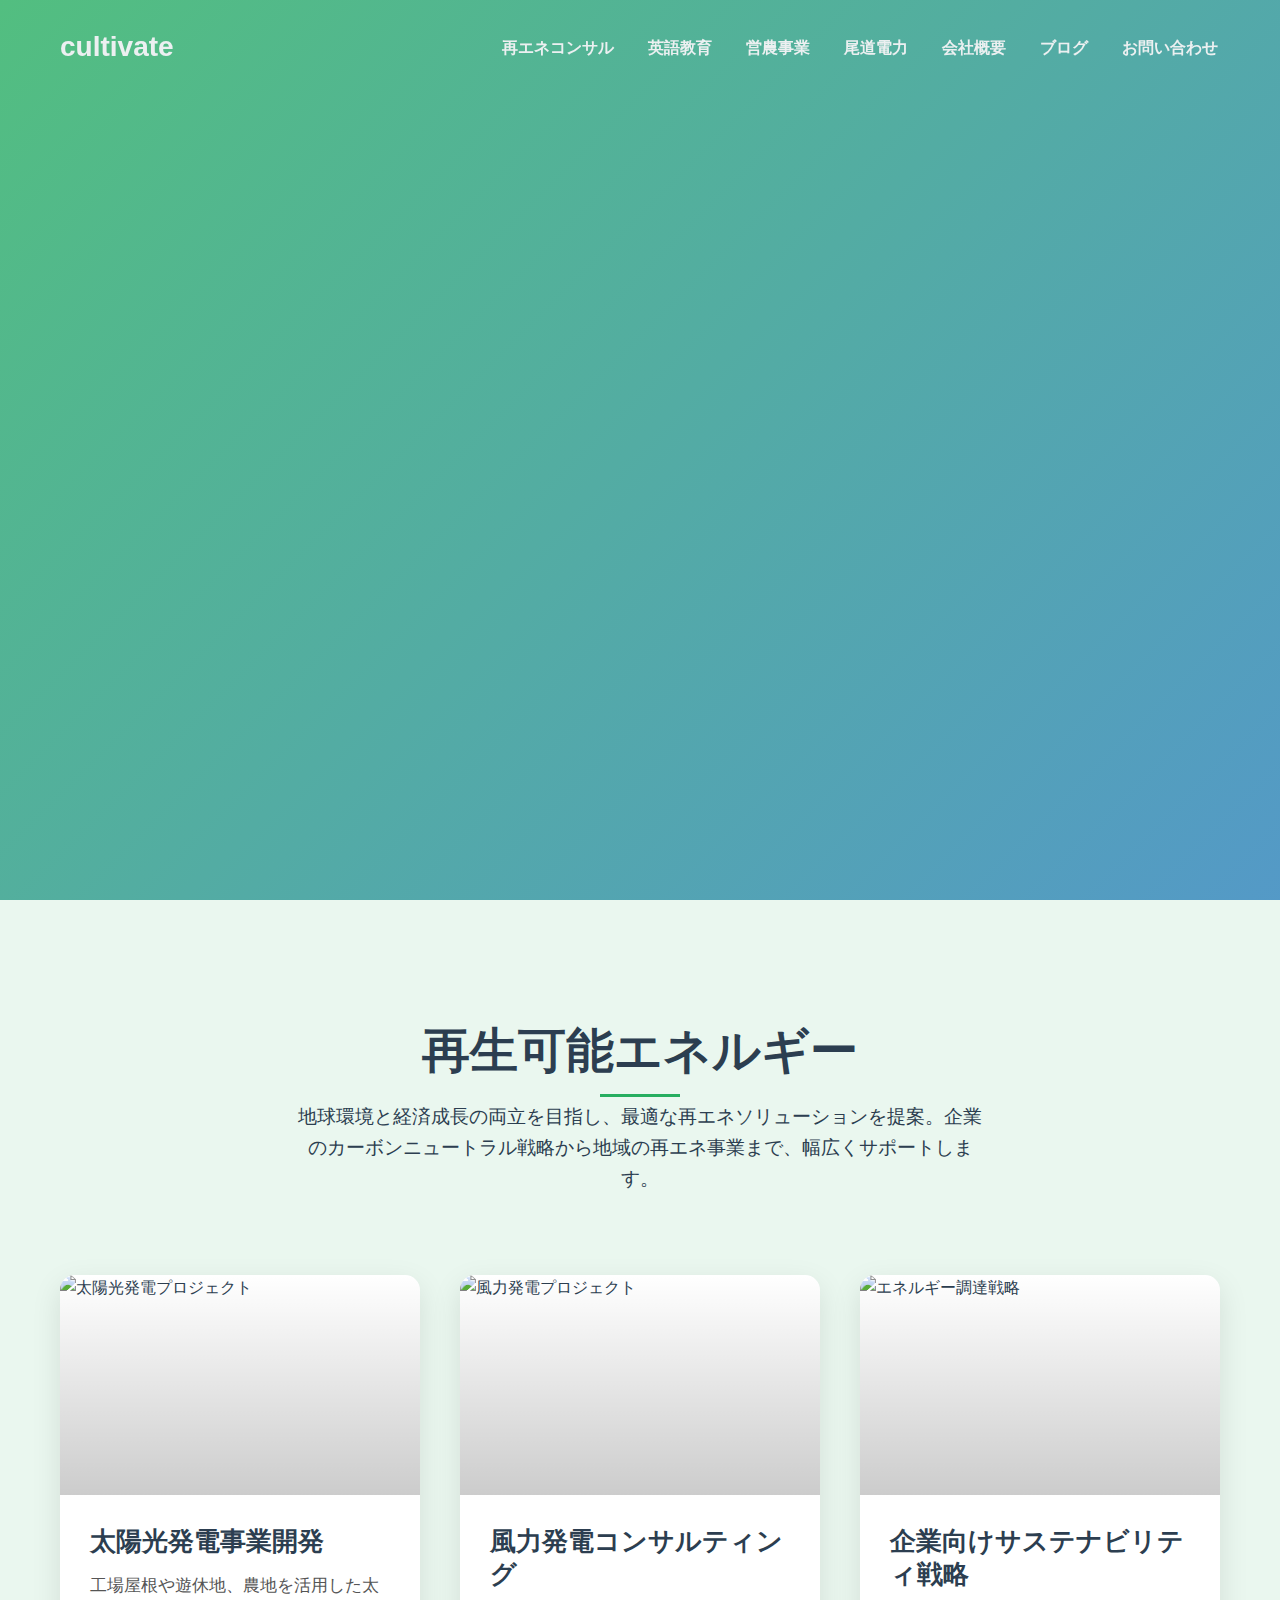
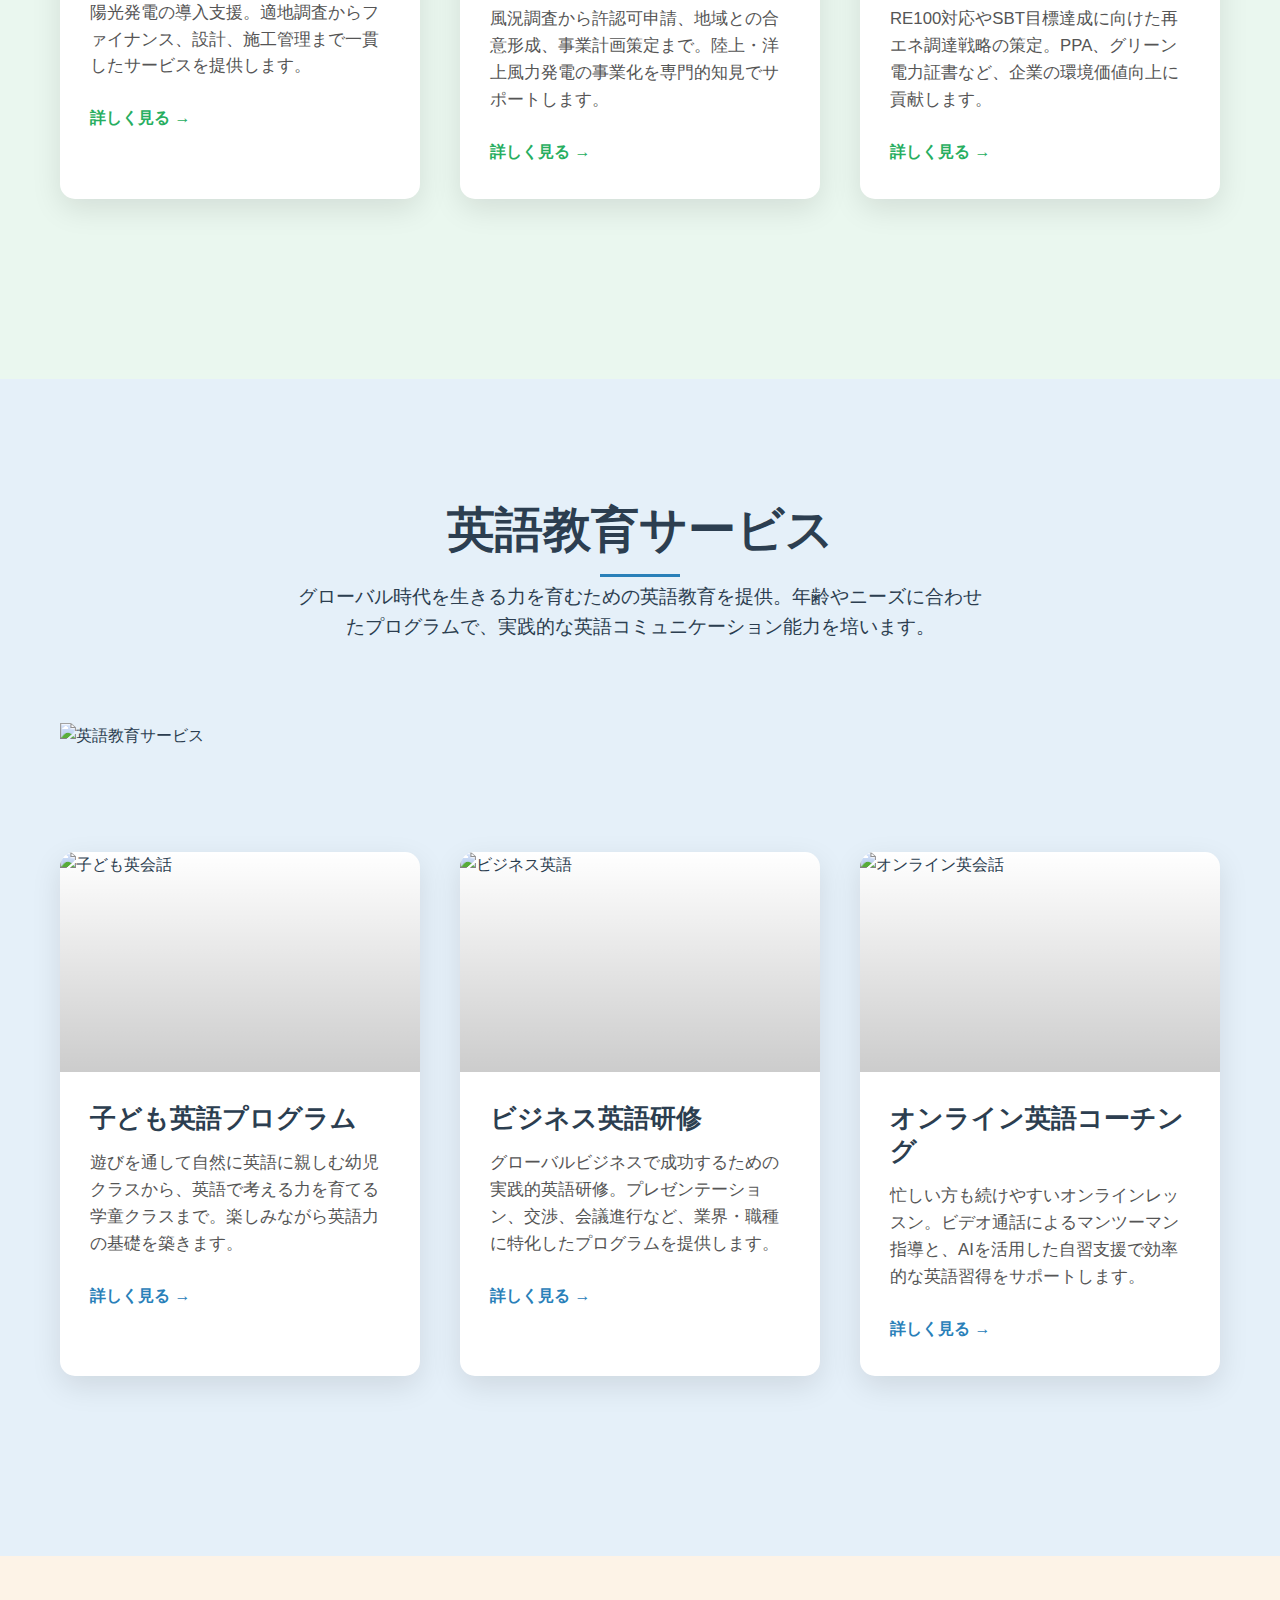
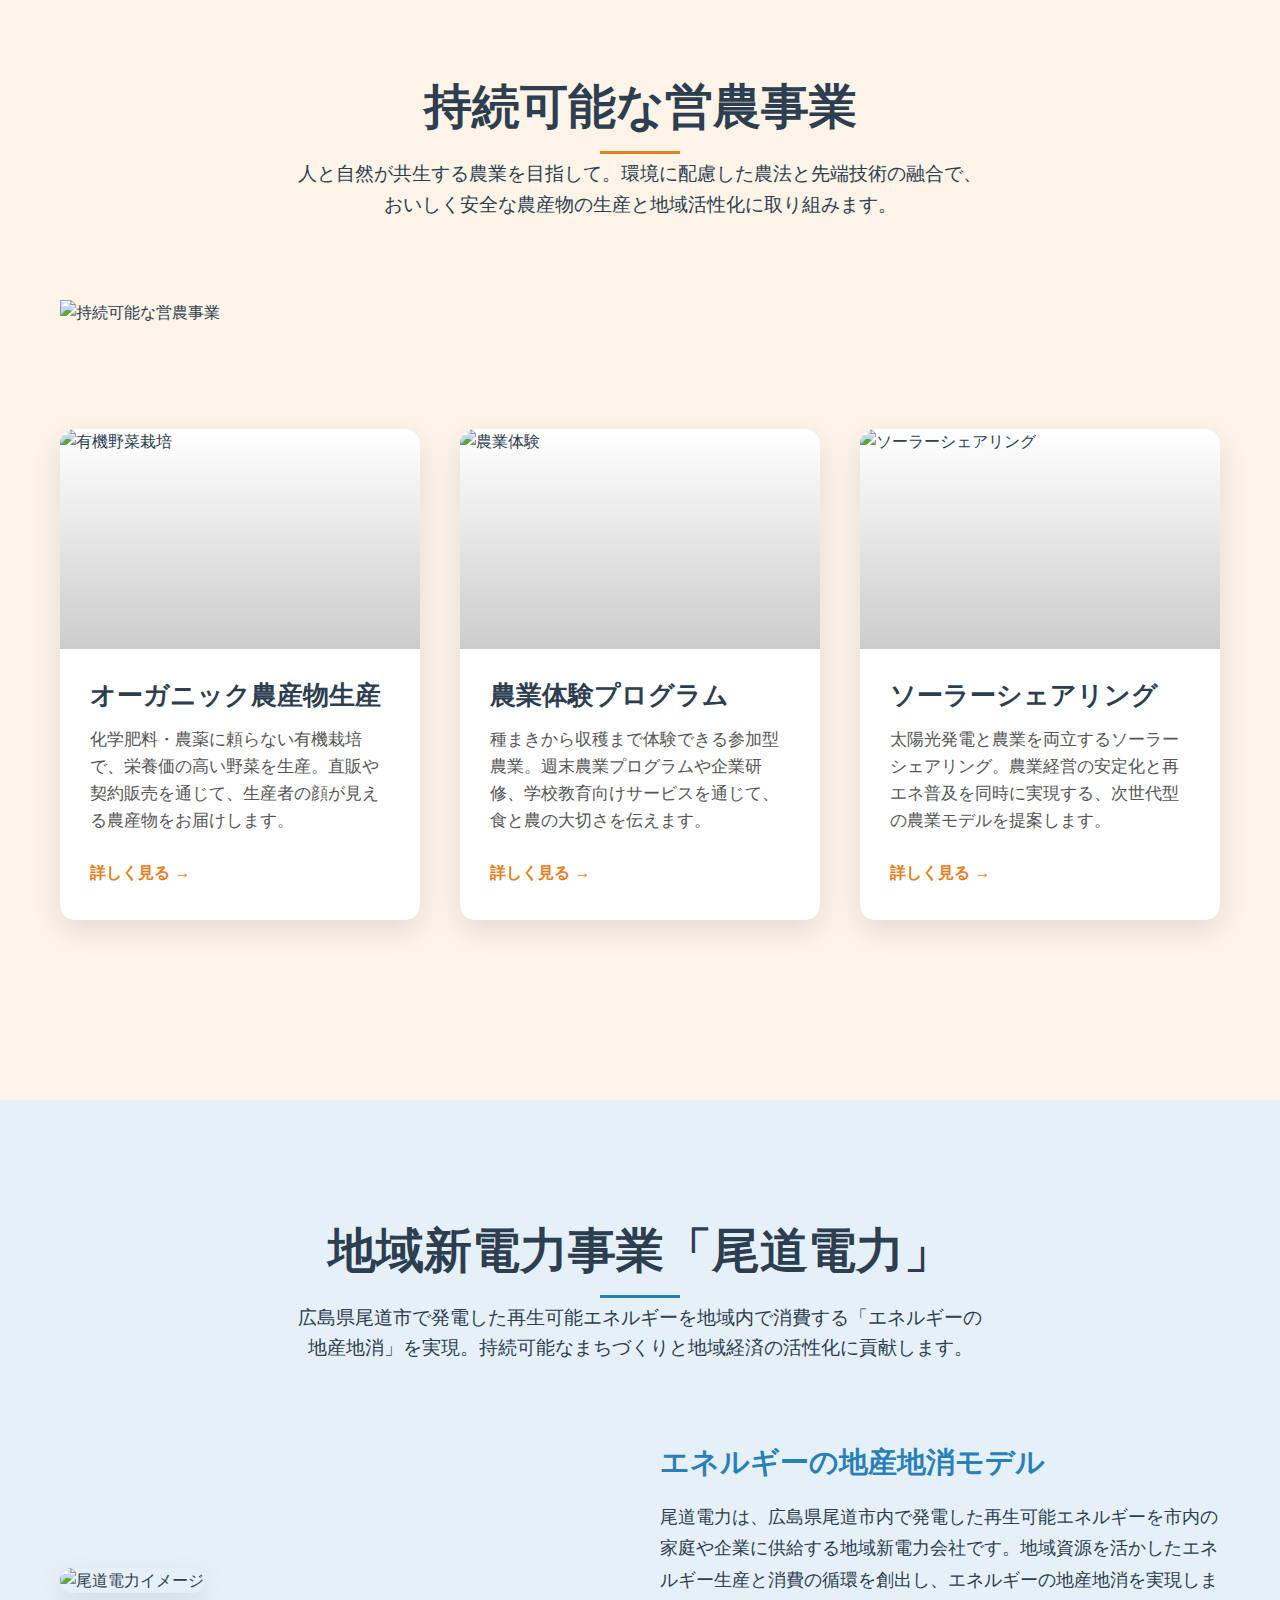
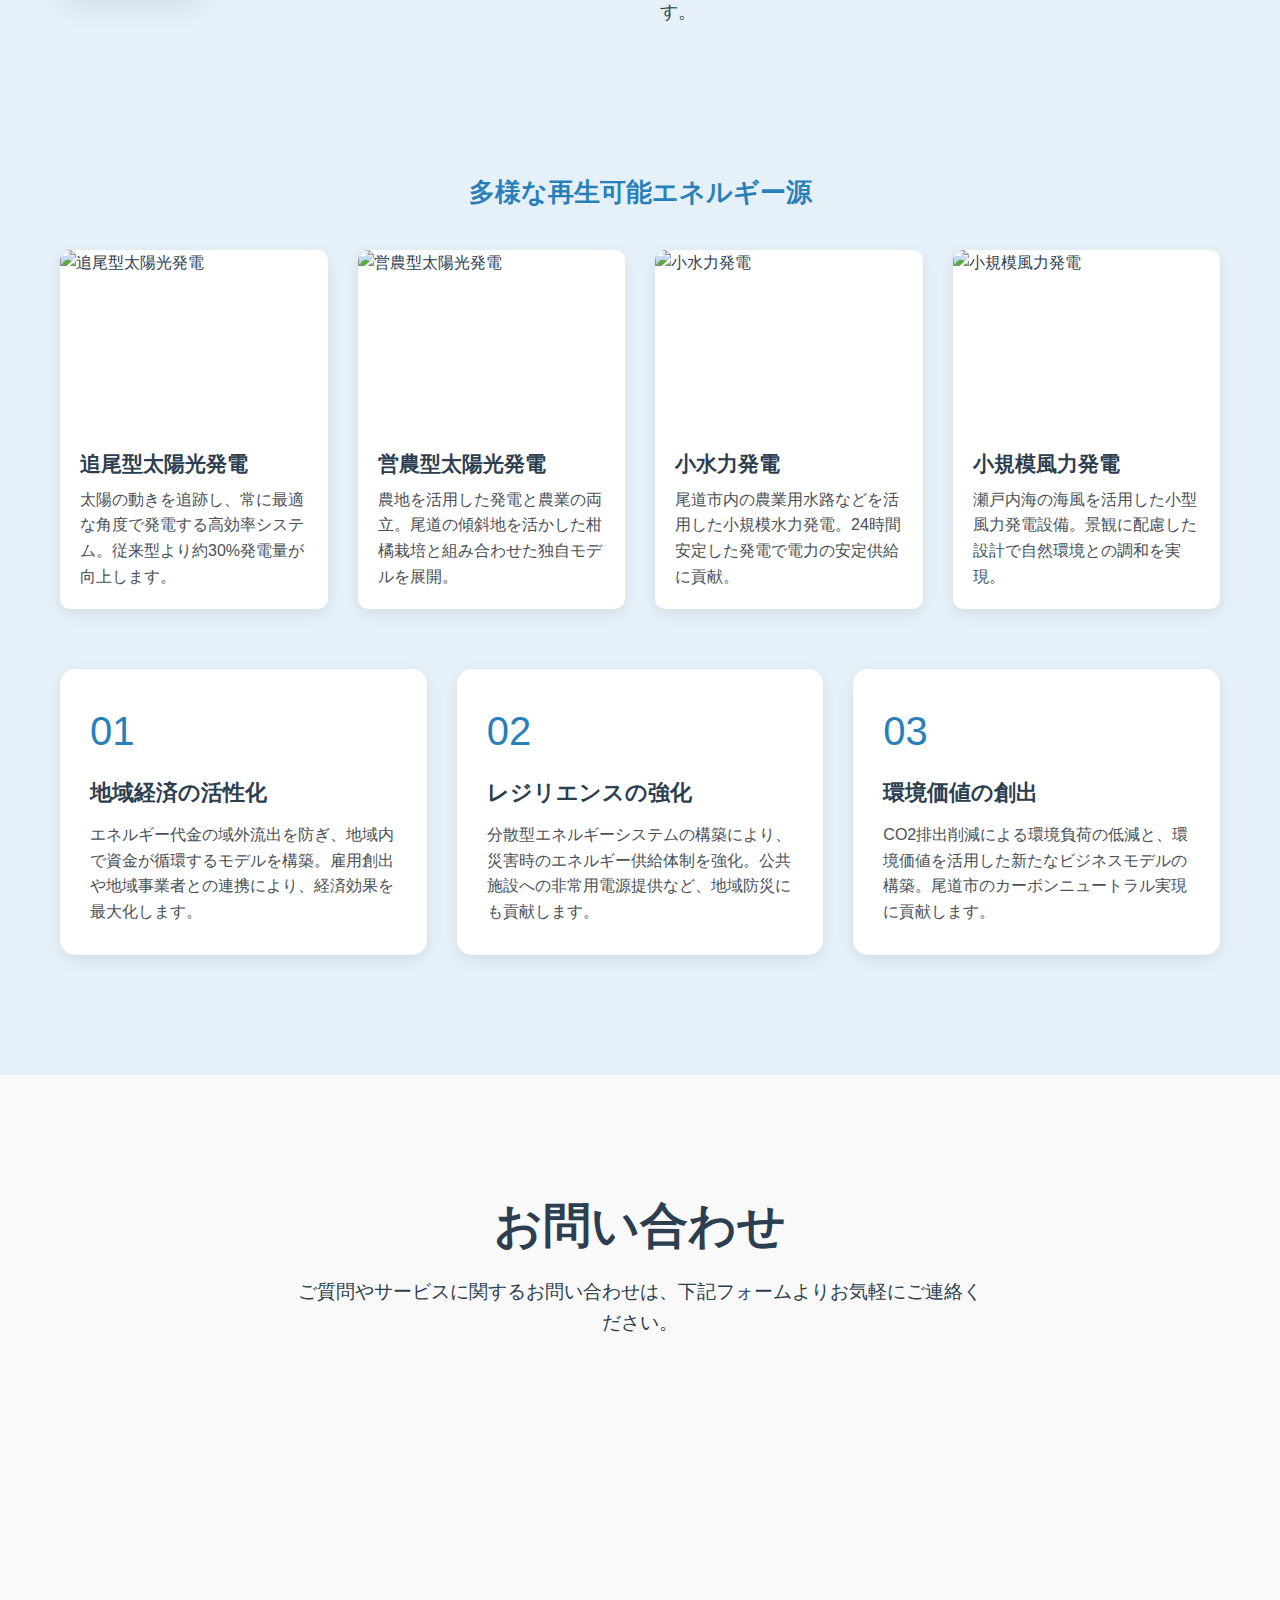
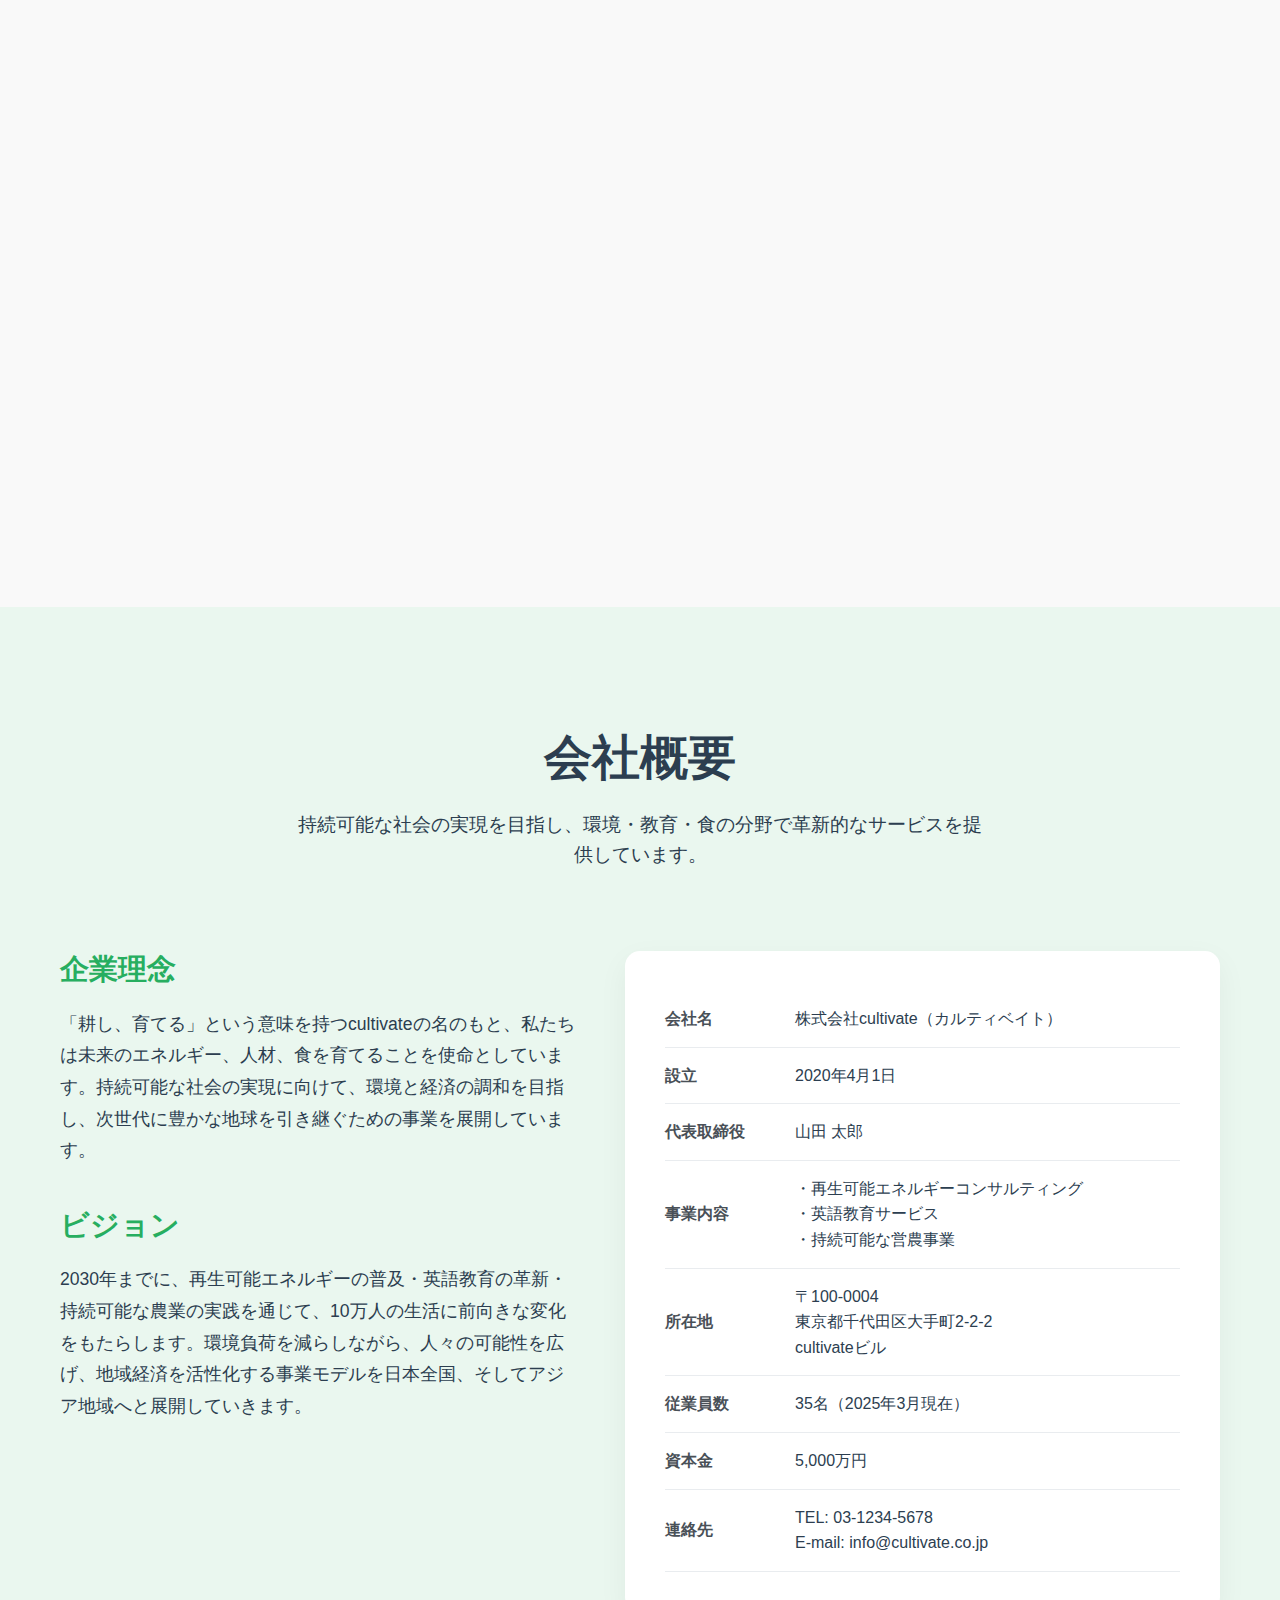
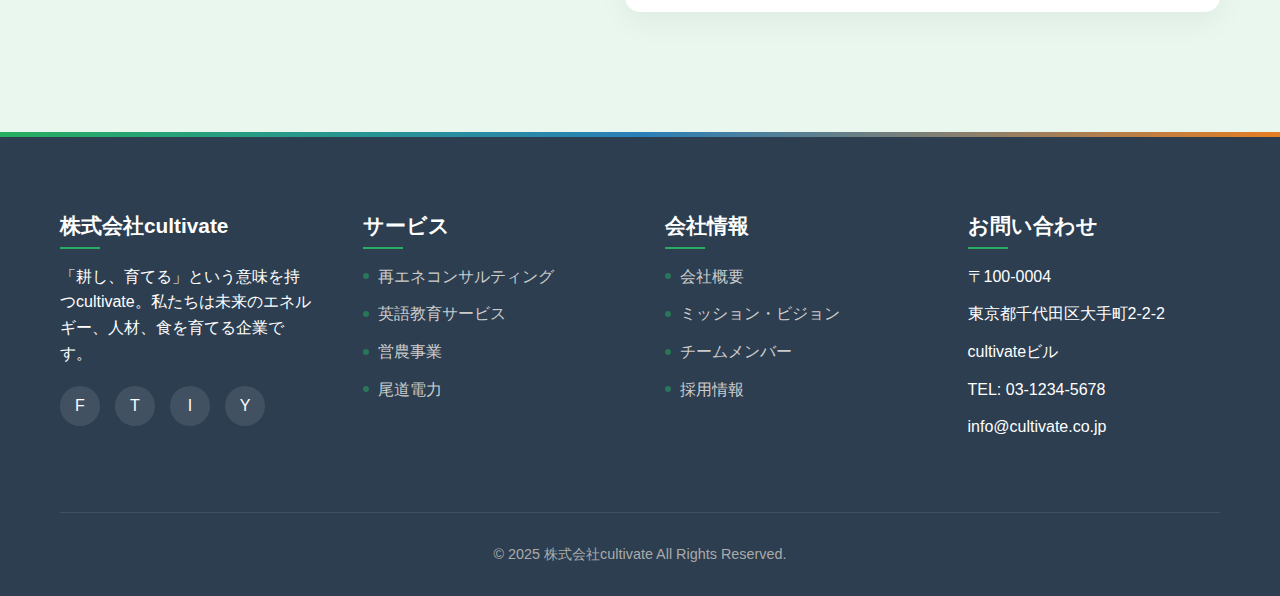
==== index.html @ 089c8706 "Update index.html" ====
<!DOCTYPE html>
<html lang="ja">
<head>
    <meta charset="UTF-8">
    <meta name="viewport" content="width=device-width, initial-scale=1.0">
    <meta name="description" content="株式会社cultivate - 持続可能な未来のために。再生可能エネルギーコンサルティング、英語教育、そして営農事業を通じて、環境と人材と食の未来を育てます。">
    <meta name="keywords" content="cultivate, 再生可能エネルギー, コンサルティング, 太陽光発電, 風力発電, 英語教育, ビジネス英語, 子供英会話, 営農, 有機農業, 持続可能な農業">
    <title>株式会社cultivate | 再エネ・英語・営農の複合事業</title>
    <script src="https://cdnjs.cloudflare.com/ajax/libs/gsap/3.11.4/gsap.min.js"></script>
    <script src="https://cdnjs.cloudflare.com/ajax/libs/gsap/3.11.4/ScrollTrigger.min.js"></script>
    <link rel="stylesheet" href="css/styles.css">
</head>
<body>
    <!-- ヘッダー -->
    <header id="header">
        <div class="container header-inner">
            <a href="index.html" class="logo">cultivate<span>.</span></a>
            <nav>
                <ul id="menu">
                    <li><a href="renewable.html">再エネコンサル</a></li>
                    <li><a href="https://haraenglish.com/" target="_blank">英語教育</a></li>
                    <li><a href="#farming">営農事業</a></li>
                    <li><a href="#localpower">尾道電力</a></li>
                    <li><a href="#company">会社概要</a></li>
                    <li><a href="blog.html">ブログ</a></li>
                    <li><a href="#contact">お問い合わせ</a></li>
                </ul>
                <div class="hamburger" id="hamburger">
                    <span></span>
                    <span></span>
                    <span></span>
                </div>
            </nav>
        </div>
    </header>

    <!-- ヒーローセクション -->
    <section class="hero">
        <div class="hero-bg"></div>
        <div class="container hero-content">
            <h1>未来を耕し、価値を育てる</h1>
            <p>再生可能エネルギー、英語教育、そして営農事業を通じて、<br>持続可能な社会の実現に貢献します。</p>
            <a href="#contact" class="btn btn-primary">私たちと一緒に</a>
        </div>
        <div class="scroll-down">scroll</div>
    </section>

    <!-- 再エネコンサル事業 -->
<section id="renewable" class="section">
    <div class="bg-effect"></div>
    <div class="bg-effect"></div>
    <div class="container">
        <div class="section-header fade-in">
            <h2 class="section-title">再生可能エネルギー</h2>
            <p class="section-description">地球環境と経済成長の両立を目指し、最適な再エネソリューションを提案。企業のカーボンニュートラル戦略から地域の再エネ事業まで、幅広くサポートします。</p>
        </div>      
        <!-- サービス一覧を直接divとして配置 -->
        <div class="renewable-services fade-in">
            <div class="services">
                <div class="service-card">
                    <div class="service-image">
                        <img src="/api/placeholder/600/400" alt="太陽光発電プロジェクト">
                    </div>
                    <div class="service-content">
                        <h3 class="service-title">太陽光発電事業開発</h3>
                        <p class="service-description">工場屋根や遊休地、農地を活用した太陽光発電の導入支援。適地調査からファイナンス、設計、施工管理まで一貫したサービスを提供します。</p>
                        <a href="renewable.html" class="read-more">詳しく見る →</a>
                    </div>
                </div>
                
                <div class="service-card">
                    <div class="service-image">
                        <img src="/api/placeholder/600/400" alt="風力発電プロジェクト">
                    </div>
                    <div class="service-content">
                        <h3 class="service-title">風力発電コンサルティング</h3>
                        <p class="service-description">風況調査から許認可申請、地域との合意形成、事業計画策定まで。陸上・洋上風力発電の事業化を専門的知見でサポートします。</p>
                        <a href="#" class="read-more">詳しく見る →</a>
                    </div>
                </div>
                
                <div class="service-card">
                    <div class="service-image">
                        <img src="/api/placeholder/600/400" alt="エネルギー調達戦略">
                    </div>
                    <div class="service-content">
                        <h3 class="service-title">企業向けサステナビリティ戦略</h3>
                        <p class="service-description">RE100対応やSBT目標達成に向けた再エネ調達戦略の策定。PPA、グリーン電力証書など、企業の環境価値向上に貢献します。</p>
                        <a href="#" class="read-more">詳しく見る →</a>
                    </div>
                </div>
            </div>
        </div>
    </div>
</section>

    <!-- 英語教育事業 -->
    <section id="english" class="section">
    <div class="bg-effect"></div>
    <div class="bg-effect"></div>
    <div class="container">
        <div class="section-header fade-in">
            <h2 class="section-title">英語教育サービス</h2>
            <p class="section-description">グローバル時代を生きる力を育むための英語教育を提供。年齢やニーズに合わせたプログラムで、実践的な英語コミュニケーション能力を培います。</p>
        </div>
        
        <!-- 特集画像とボタン -->
        <div class="section-featured-image fade-in">
            <img src="/api/placeholder/1200/600" alt="英語教育サービス">
        </div>
        <div class="section-cta fade-in">
            <a href="https://haraenglish.com/" target="_blank" class="btn btn-primary section-btn" style="background-color: var(--secondary-color);">事業詳細を見る</a>
        </div>
        
        <!-- サービス一覧を直接divとして配置 -->
        <div class="english-services fade-in">
            <div class="services">
                <div class="service-card">
                    <div class="service-image">
                        <img src="/api/placeholder/600/400" alt="子ども英会話">
                    </div>
                    <div class="service-content">
                        <h3 class="service-title">子ども英語プログラム</h3>
                        <p class="service-description">遊びを通して自然に英語に親しむ幼児クラスから、英語で考える力を育てる学童クラスまで。楽しみながら英語力の基礎を築きます。</p>
                        <a href="#" class="read-more">詳しく見る →</a>
                    </div>
                </div>
                
                <div class="service-card">
                    <div class="service-image">
                        <img src="/api/placeholder/600/400" alt="ビジネス英語">
                    </div>
                    <div class="service-content">
                        <h3 class="service-title">ビジネス英語研修</h3>
                        <p class="service-description">グローバルビジネスで成功するための実践的英語研修。プレゼンテーション、交渉、会議進行など、業界・職種に特化したプログラムを提供します。</p>
                        <a href="https://haraenglish.com/" target="_blank" class="read-more">詳しく見る →</a>
                    </div>
                </div>
                
                <div class="service-card">
                    <div class="service-image">
                        <img src="/api/placeholder/600/400" alt="オンライン英会話">
                    </div>
                    <div class="service-content">
                        <h3 class="service-title">オンライン英語コーチング</h3>
                        <p class="service-description">忙しい方も続けやすいオンラインレッスン。ビデオ通話によるマンツーマン指導と、AIを活用した自習支援で効率的な英語習得をサポートします。</p>
                        <a href="#" class="read-more">詳しく見る →</a>
                    </div>
                </div>
            </div>
        </div>
    </div>
</section>

    <!-- 営農事業 -->
    <section id="farming" class="section">
    <div class="bg-effect"></div>
    <div class="bg-effect"></div>
    <div class="container">
        <div class="section-header fade-in">
            <h2 class="section-title">持続可能な営農事業</h2>
            <p class="section-description">人と自然が共生する農業を目指して。環境に配慮した農法と先端技術の融合で、おいしく安全な農産物の生産と地域活性化に取り組みます。</p>
        </div>
        
        <!-- 特集画像とボタン -->
        <div class="section-featured-image fade-in">
            <img src="/api/placeholder/1200/600" alt="持続可能な営農事業">
        </div>
        <div class="section-cta fade-in">
            <a href="#" class="btn btn-primary section-btn" style="background-color: var(--tertiary-color);">事業詳細を見る</a>
        </div>
        
        <!-- サービス一覧を直接divとして配置 -->
        <div class="farming-services fade-in">
            <div class="services">
                <div class="service-card">
                    <div class="service-image">
                        <img src="/api/placeholder/600/400" alt="有機野菜栽培">
                    </div>
                    <div class="service-content">
                        <h3 class="service-title">オーガニック農産物生産</h3>
                        <p class="service-description">化学肥料・農薬に頼らない有機栽培で、栄養価の高い野菜を生産。直販や契約販売を通じて、生産者の顔が見える農産物をお届けします。</p>
                        <a href="#" class="read-more">詳しく見る →</a>
                    </div>
                </div>
                
                <div class="service-card">
                    <div class="service-image">
                        <img src="/api/placeholder/600/400" alt="農業体験">
                    </div>
                    <div class="service-content">
                        <h3 class="service-title">農業体験プログラム</h3>
                        <p class="service-description">種まきから収穫まで体験できる参加型農業。週末農業プログラムや企業研修、学校教育向けサービスを通じて、食と農の大切さを伝えます。</p>
                        <a href="#" class="read-more">詳しく見る →</a>
                    </div>
                </div>
                
                <div class="service-card">
                    <div class="service-image">
                        <img src="/api/placeholder/600/400" alt="ソーラーシェアリング">
                    </div>
                    <div class="service-content">
                        <h3 class="service-title">ソーラーシェアリング</h3>
                        <p class="service-description">太陽光発電と農業を両立するソーラーシェアリング。農業経営の安定化と再エネ普及を同時に実現する、次世代型の農業モデルを提案します。</p>
                        <a href="#" class="read-more">詳しく見る →</a>
                    </div>
                </div>
            </div>
        </div>
    </div>
</section>

    <!-- 新電力事業 -->
    <section id="localpower" class="section">
        <div class="bg-effect"></div>
        <div class="bg-effect"></div>
        <div class="container">
            <div class="section-header fade-in">
                <h2 class="section-title">地域新電力事業「尾道電力」</h2>
                <p class="section-description">広島県尾道市で発電した再生可能エネルギーを地域内で消費する「エネルギーの地産地消」を実現。持続可能なまちづくりと地域経済の活性化に貢献します。</p>
            </div>
            
            <div class="local-power-content fade-in">
                <div class="local-power-image">
                    <img src="/api/placeholder/800/500" alt="尾道電力イメージ">
                </div>
                
                <div class="local-power-text">
                    <h3>エネルギーの地産地消モデル</h3>
                    <p>尾道電力は、広島県尾道市内で発電した再生可能エネルギーを市内の家庭や企業に供給する地域新電力会社です。地域資源を活かしたエネルギー生産と消費の循環を創出し、エネルギーの地産地消を実現します。</p>
                    <a href="#" class="btn btn-primary localpower-btn">詳しく見る</a>
                </div>
            </div>
            
            <div class="energy-sources fade-in">
                <h3>多様な再生可能エネルギー源</h3>
                
                <div class="energy-grid">
                    <div class="energy-item">
                        <div class="energy-image">
                            <img src="/api/placeholder/400/300" alt="追尾型太陽光発電">
                        </div>
                        <div class="energy-content">
                            <h4>追尾型太陽光発電</h4>
                            <p>太陽の動きを追跡し、常に最適な角度で発電する高効率システム。従来型より約30%発電量が向上します。</p>
                        </div>
                    </div>
                    
                    <div class="energy-item">
                        <div class="energy-image">
                            <img src="/api/placeholder/400/300" alt="営農型太陽光発電">
                        </div>
                        <div class="energy-content">
                            <h4>営農型太陽光発電</h4>
                            <p>農地を活用した発電と農業の両立。尾道の傾斜地を活かした柑橘栽培と組み合わせた独自モデルを展開。</p>
                        </div>
                    </div>
                    
                    <div class="energy-item">
                        <div class="energy-image">
                            <img src="/api/placeholder/400/300" alt="小水力発電">
                        </div>
                        <div class="energy-content">
                            <h4>小水力発電</h4>
                            <p>尾道市内の農業用水路などを活用した小規模水力発電。24時間安定した発電で電力の安定供給に貢献。</p>
                        </div>
                    </div>
                    
                    <div class="energy-item">
                        <div class="energy-image">
                            <img src="/api/placeholder/400/300" alt="小規模風力発電">
                        </div>
                        <div class="energy-content">
                            <h4>小規模風力発電</h4>
                            <p>瀬戸内海の海風を活用した小型風力発電設備。景観に配慮した設計で自然環境との調和を実現。</p>
                        </div>
                    </div>
                </div>
            </div>
            
            <div class="benefits-grid fade-in">
                <div class="benefit-card">
                    <div class="benefit-number">01</div>
                    <h4>地域経済の活性化</h4>
                    <p>エネルギー代金の域外流出を防ぎ、地域内で資金が循環するモデルを構築。雇用創出や地域事業者との連携により、経済効果を最大化します。</p>
                </div>
                
                <div class="benefit-card">
                    <div class="benefit-number">02</div>
                    <h4>レジリエンスの強化</h4>
                    <p>分散型エネルギーシステムの構築により、災害時のエネルギー供給体制を強化。公共施設への非常用電源提供など、地域防災にも貢献します。</p>
                </div>
                
                <div class="benefit-card">
                    <div class="benefit-number">03</div>
                    <h4>環境価値の創出</h4>
                    <p>CO2排出削減による環境負荷の低減と、環境価値を活用した新たなビジネスモデルの構築。尾道市のカーボンニュートラル実現に貢献します。</p>
                </div>
            </div>
        </div>
    </section>

    <!-- お問い合わせ -->
    <section id="contact" class="section">
        <div class="container">
            <div class="section-header fade-in">
                <h2 class="section-title">お問い合わせ</h2>
                <p class="section-description">ご質問やサービスに関するお問い合わせは、下記フォームよりお気軽にご連絡ください。</p>
            </div>
            
            <div class="contact-form" id="contactForm">
                <form>
                    <div class="form-group">
                        <label for="name">お名前</label>
                        <input type="text" id="name" required>
                    </div>
                    <div class="form-group">
                        <label for="email">メールアドレス</label>
                        <input type="email" id="email" required>
                    </div>
                    <div class="form-group">
                        <label for="service">お問い合わせ内容</label>
                        <select id="service">
                            <option value="">選択してください</option>
                            <option value="renewable">再エネコンサルについて</option>
                            <option value="english">英語教育サービスについて</option>
                            <option value="farming">営農事業について</option>
                            <option value="other">その他</option>
                        </select>
                    </div>
                    <div class="form-group">
                        <label for="message">メッセージ</label>
                        <textarea id="message" required></textarea>
                    </div>
                    <button type="submit" class="submit-btn">送信する</button>
                </form>
            </div>
        </div>
    </section>
    
    <!-- 会社概要 -->
    <section id="company" class="section">
        <div class="container">
            <div class="section-header fade-in">
                <h2 class="section-title">会社概要</h2>
                <p class="section-description">持続可能な社会の実現を目指し、環境・教育・食の分野で革新的なサービスを提供しています。</p>
            </div>
            
            <div class="company-info-container fade-in">
                <div class="company-vision">
                    <h3>企業理念</h3>
                    <p>「耕し、育てる」という意味を持つcultivateの名のもと、私たちは未来のエネルギー、人材、食を育てることを使命としています。持続可能な社会の実現に向けて、環境と経済の調和を目指し、次世代に豊かな地球を引き継ぐための事業を展開しています。</p>
                    
                    <h3>ビジョン</h3>
                    <p>2030年までに、再生可能エネルギーの普及・英語教育の革新・持続可能な農業の実践を通じて、10万人の生活に前向きな変化をもたらします。環境負荷を減らしながら、人々の可能性を広げ、地域経済を活性化する事業モデルを日本全国、そしてアジア地域へと展開していきます。</p>
                </div>
                
                <div class="company-details">
                    <table>
                        <tr>
                            <th>会社名</th>
                            <td>株式会社cultivate（カルティベイト）</td>
                        </tr>
                        <tr>
                            <th>設立</th>
                            <td>2020年4月1日</td>
                        </tr>
                        <tr>
                            <th>代表取締役</th>
                            <td>山田 太郎</td>
                        </tr>
                        <tr>
                            <th>事業内容</th>
                            <td>
                                ・再生可能エネルギーコンサルティング<br>
                                ・英語教育サービス<br>
                                ・持続可能な営農事業
                            </td>
                        </tr>
                        <tr>
                            <th>所在地</th>
                            <td>〒100-0004<br>東京都千代田区大手町2-2-2<br>cultivateビル</td>
                        </tr>
                        <tr>
                            <th>従業員数</th>
                            <td>35名（2025年3月現在）</td>
                        </tr>
                        <tr>
                            <th>資本金</th>
                            <td>5,000万円</td>
                        </tr>
                        <tr>
                            <th>連絡先</th>
                            <td>TEL: 03-1234-5678<br>E-mail: info@cultivate.co.jp</td>
                        </tr>
                    </table>
                </div>
            </div>
        </div>
    </section>

    <!-- フッター -->
    <footer>
        <div class="container">
            <div class="footer-content">
                <div class="footer-column fade-in">
                    <h3>株式会社cultivate</h3>
                    <p>「耕し、育てる」という意味を持つcultivate。私たちは未来のエネルギー、人材、食を育てる企業です。</p>
                    <div class="social-links">
                        <a href="#"><span>F</span></a>
                        <a href="#"><span>T</span></a>
                        <a href="#"><span>I</span></a>
                        <a href="#"><span>Y</span></a>
                    </div>
                </div>
                
                <div class="footer-column fade-in">
                    <h3>サービス</h3>
                    <ul>
                        <li><a href="renewable.html">再エネコンサルティング</a></li>
                        <li><a href="https://haraenglish.com/" target="_blank">英語教育サービス</a></li>
                        <li><a href="#farming">営農事業</a></li>
                        <li><a href="#localpower">尾道電力</a></li>
                    </ul>
                </div>
                
                <div class="footer-column fade-in">
                    <h3>会社情報</h3>
                    <ul>
                        <li><a href="#company">会社概要</a></li>
                        <li><a href="#">ミッション・ビジョン</a></li>
                        <li><a href="#">チームメンバー</a></li>
                        <li><a href="#">採用情報</a></li>
                    </ul>
                </div>
                
                <div class="footer-column fade-in">
                    <h3>お問い合わせ</h3>
                    <ul>
                        <li>〒100-0004</li>
                        <li>東京都千代田区大手町2-2-2</li>
                        <li>cultivateビル</li>
                        <li>TEL: 03-1234-5678</li>
                        <li>info@cultivate.co.jp</li>
                    </ul>
                </div>
            </div>
            
            <div class="copyright">
                <p>&copy; 2025 株式会社cultivate All Rights Reserved.</p>
            </div>
        </div>
    </footer>

    <!-- JavaScriptの読み込み -->
    <script src="js/main.js"></script>
</body>
</html>
---- css/styles.css ----
:root {
    --primary-color: #27ae60;
    --secondary-color: #2980b9;
    --tertiary-color: #e67e22;
    --light-bg: #f9f9f9;
    --dark-text: #2c3e50;
    --light-text: #ecf0f1;
    --accent-light: #eaf7ef;
    --accent-medium: #e5f0f9;
    --accent-warm: #fdf3e7;
    --gray-100: #f8f9fa;
    --gray-200: #e9ecef;
    --gray-300: #dee2e6;
    --gray-400: #ced4da;
    --gray-500: #adb5bd;
    --gray-600: #6c757d;
    --gray-700: #495057;
    --gray-800: #343a40;
}

* {
    margin: 0;
    padding: 0;
    box-sizing: border-box;
    font-family: 'Helvetica Neue', Arial, 'Hiragino Kaku Gothic ProN', 'Hiragino Sans', Meiryo, sans-serif;
}

body {
    color: var(--dark-text);
    line-height: 1.6;
    overflow-x: hidden;
}

h1, h2, h3, h4 {
    font-weight: 700;
    line-height: 1.3;
}

a {
    text-decoration: none;
    transition: all 0.3s ease;
}

.container {
    max-width: 1200px;
    margin: 0 auto;
    padding: 0 20px;
}

/* アニメーション共通クラス */
.fade-in {
    opacity: 0;
    transform: translateY(30px);
    transition: opacity 0.8s ease, transform 0.8s ease;
}

.fade-in.active {
    opacity: 1;
    transform: translateY(0);
}

.slide-in-left {
    opacity: 0;
    transform: translateX(-50px);
    transition: opacity 0.6s ease, transform 0.6s ease;
}

.slide-in-right {
    opacity: 0;
    transform: translateX(50px);
    transition: opacity 0.6s ease, transform 0.6s ease;
}

.slide-in-left.active, .slide-in-right.active {
    opacity: 1;
    transform: translateX(0);
}

.scale-up {
    opacity: 0;
    transform: scale(0.95);
    transition: opacity 0.6s ease, transform 0.6s ease;
}

.scale-up.active {
    opacity: 1;
    transform: scale(1);
}

/* ヘッダー */
header {
    background-color: transparent;
    padding: 25px 0;
    position: fixed;
    top: 0;
    left: 0;
    width: 100%;
    z-index: 1000;
    transition: all 0.4s ease;
}

header.scrolled {
    background-color: rgba(255, 255, 255, 0.95);
    padding: 15px 0;
    box-shadow: 0 2px 10px rgba(0, 0, 0, 0.1);
}

.header-inner {
    display: flex;
    justify-content: space-between;
    align-items: center;
}

.logo {
    font-size: 28px;
    font-weight: 800;
    color: var(--light-text);
    transition: all 0.3s ease;
}

.logo span {
    color: var(--primary-color);
    opacity: 0;
    transform: translateX(-10px);
    display: inline-block;
    transition: all 0.4s ease;
}

header.scrolled .logo {
    color: var(--dark-text);
    font-size: 24px;
}

header.scrolled .logo span {
    opacity: 1;
    transform: translateX(0);
}

nav ul {
    display: flex;
    list-style: none;
    gap: 30px;
}

nav a {
    color: var(--light-text);
    font-weight: 600;
    position: relative;
    padding: 5px 2px;
    transition: all 0.3s ease;
}

header.scrolled nav a {
    color: var(--dark-text);
}

nav a::after {
    content: '';
    position: absolute;
    width: 0;
    height: 2px;
    bottom: 0;
    left: 0;
    background-color: var(--primary-color);
    transition: width 0.3s ease;
}

nav a:hover::after {
    width: 100%;
}

.hamburger {
    display: none;
    flex-direction: column;
    justify-content: space-between;
    width: 30px;
    height: 20px;
    cursor: pointer;
    z-index: 1010;
}

.hamburger span {
    width: 100%;
    height: 2px;
    background-color: var(--light-text);
    transition: all 0.3s ease;
}

header.scrolled .hamburger span {
    background-color: var(--dark-text);
}

/* ヒーローセクション */
.hero {
    position: relative;
    height: 100vh;
    min-height: 650px;
    overflow: hidden;
    display: flex;
    align-items: center;
}

.hero-bg {
    position: absolute;
    top: 0;
    left: 0;
    width: 100%;
    height: 100%;
    background: linear-gradient(135deg, rgba(39, 174, 96, 0.8), rgba(41, 128, 185, 0.8)), url('/api/placeholder/1920/1080');
    background-size: cover;
    background-position: center;
    z-index: -1;
}

.hero-bg::before {
    content: '';
    position: absolute;
    top: 0;
    left: 0;
    width: 100%;
    height: 100%;
    background: url('/api/placeholder/100/100');
    background-size: 10px 10px;
    opacity: 0.1;
}

.hero-content {
    max-width: 800px;
    margin: 0 auto;
    text-align: center;
    color: var(--light-text);
    z-index: 1;
}

.hero h1 {
    font-size: 4rem;
    margin-bottom: 20px;
    opacity: 0;
    transform: translateY(30px);
    animation: fadeInUp 1s forwards 0.5s;
}

.hero p {
    font-size: 1.4rem;
    margin-bottom: 40px;
    opacity: 0;
    transform: translateY(30px);
    animation: fadeInUp 1s forwards 0.8s;
}

@keyframes fadeInUp {
    to {
        opacity: 1;
        transform: translateY(0);
    }
}

.btn {
    display: inline-block;
    padding: 15px 40px;
    border-radius: 50px;
    font-weight: 600;
    text-transform: uppercase;
    letter-spacing: 1px;
    transition: all 0.3s ease;
    position: relative;
    overflow: hidden;
    z-index: 1;
}

.btn::before {
    content: '';
    position: absolute;
    top: 0;
    left: 0;
    width: 0%;
    height: 100%;
    background-color: rgba(255, 255, 255, 0.2);
    transition: all 0.3s ease;
    z-index: -1;
}

.btn:hover::before {
    width: 100%;
}

.btn-primary {
    background-color: var(--primary-color);
    color: var(--light-text);
    opacity: 0;
    transform: translateY(30px);
    animation: fadeInUp 1s forwards 1.1s;
}

.btn-primary:hover {
    transform: translateY(-3px);
    box-shadow: 0 10px 30px rgba(39, 174, 96, 0.3);
}

.scroll-down {
    position: absolute;
    bottom: 40px;
    left: 50%;
    transform: translateX(-50%);
    font-size: 12px;
    color: var(--light-text);
    text-transform: uppercase;
    letter-spacing: 2px;
    opacity: 0;
    animation: fadeIn 1s forwards 1.5s;
}

.scroll-down::after {
    content: '';
    display: block;
    width: 1px;
    height: 40px;
    background-color: var(--light-text);
    margin: 10px auto 0;
    animation: scrollDown 1.5s ease infinite;
}

@keyframes fadeIn {
    to {
        opacity: 1;
    }
}

@keyframes scrollDown {
    0% {
        height: 0;
        opacity: 0;
    }
    50% {
        height: 40px;
        opacity: 1;
    }
    100% {
        height: 0;
        opacity: 0;
        transform: translateY(40px);
    }
}

/* 事業セクション共通 */
.section {
    padding: 120px 0;
    position: relative;
    overflow: hidden;
}

.section-header {
    text-align: center;
    margin-bottom: 80px;
}

.section-title {
    font-size: 3rem;
    margin-bottom: 20px;
    position: relative;
    display: inline-block;
}

.section-title::after {
    content: '';
    position: absolute;
    width: 80px;
    height: 3px;
    bottom: -15px;
    left: 50%;
    transform: translateX(-50%);
}

.section-description {
    max-width: 700px;
    margin: 0 auto;
    font-size: 1.2rem;
}

/* 各事業セクション */
.services {
    display: grid;
    grid-template-columns: repeat(auto-fit, minmax(330px, 1fr));
    gap: 40px;
    margin-top: 40px;
    display: grid !important;
}

.service-card {
    background-color: #FFF;
    border-radius: 15px;
    overflow: hidden;
    box-shadow: 0 10px 30px rgba(0, 0, 0, 0.1);
    transition: all 0.5s cubic-bezier(0.25, 0.46, 0.45, 0.94);
    height: 100%;
    display: flex;
    flex-direction: column;
}

.service-card:hover {
    transform: translateY(-15px);
    box-shadow: 0 20px 40px rgba(0, 0, 0, 0.15);
}

.service-image {
    height: 220px;
    overflow: hidden;
    position: relative;
}

.service-image img {
    width: 100%;
    height: 100%;
    object-fit: cover;
    transition: transform 0.8s cubic-bezier(0.25, 0.46, 0.45, 0.94);
}

.service-card:hover .service-image img {
    transform: scale(1.1);
}

.service-image::after {
    content: '';
    position: absolute;
    top: 0;
    left: 0;
    width: 100%;
    height: 100%;
    background: linear-gradient(to bottom, rgba(0, 0, 0, 0) 0%, rgba(0, 0, 0, 0.2) 100%);
}

.service-content {
    padding: 30px;
    display: flex;
    flex-direction: column;
    flex-grow: 1;
}

.service-title {
    font-size: 1.6rem;
    margin-bottom: 15px;
    color: var(--dark-text);
}

.service-description {
    margin-bottom: 25px;
    color: #555;
    font-size: 1.05rem;
}

.read-more {
    display: inline-flex;
    align-items: center;
    font-weight: 600;
    gap: 5px;
    position: relative;
    padding-bottom: 5px;
}

.read-more::after {
    content: '';
    position: absolute;
    bottom: 0;
    left: 0;
    width: 0;
    height: 2px;
    transition: width 0.3s ease;
}

.read-more:hover::after {
    width: 100%;
}

/* セクション背景効果 */
.bg-effect {
    position: absolute;
    width: 300px;
    height: 300px;
    border-radius: 50%;
    opacity: 0.08;
    z-index: -1;
}

/* 再エネコンサル事業 */
#renewable {
    background-color: var(--accent-light);
}

#renewable .section-title::after {
    background-color: var(--primary-color);
}

#renewable .read-more {
    color: var(--primary-color);
}

#renewable .read-more::after {
    background-color: var(--primary-color);
}

#renewable .bg-effect {
    background: radial-gradient(circle, var(--primary-color) 0%, transparent 70%);
    top: 10%;
    right: -100px;
}

#renewable .bg-effect:nth-child(2) {
    width: 200px;
    height: 200px;
    bottom: 20%;
    left: -50px;
}

/* 英語教育事業 */
#english {
    background-color: var(--accent-medium);
}

#english .section-title::after {
    background-color: var(--secondary-color);
}

#english .read-more {
    color: var(--secondary-color);
}

#english .read-more::after {
    background-color: var(--secondary-color);
}

#english .bg-effect {
    background: radial-gradient(circle, var(--secondary-color) 0%, transparent 70%);
    bottom: 5%;
    right: -100px;
}

#english .bg-effect:nth-child(2) {
    width: 250px;
    height: 250px;
    top: 15%;
    left: -100px;
}

/* 営農事業 */
#farming {
    background-color: var(--accent-warm);
}

#farming .section-title::after {
    background-color: var(--tertiary-color);
}

#farming .read-more {
    color: var(--tertiary-color);
}

#farming .read-more::after {
    background-color: var(--tertiary-color);
}

#farming .bg-effect {
    background: radial-gradient(circle, var(--tertiary-color) 0%, transparent 70%);
    top: 20%;
    left: -80px;
}

#farming .bg-effect:nth-child(2) {
    width: 180px;
    height: 180px;
    bottom: 15%;
    right: -50px;
}

/* 新電力事業 */
#localpower {
    background-color: var(--accent-medium);
}

#localpower .section-title::after {
    background-color: var(--secondary-color);
}

#localpower .bg-effect {
    background: radial-gradient(circle, var(--secondary-color) 0%, transparent 70%);
    bottom: 5%;
    right: -100px;
}

#localpower .bg-effect:nth-child(2) {
    width: 250px;
    height: 250px;
    top: 15%;
    left: -100px;
}

.local-power-content {
    display: flex;
    flex-wrap: wrap;
    gap: 40px;
    margin-top: 30px;
    align-items: center;
}

.local-power-image {
    flex: 1;
    min-width: 300px;
}

.local-power-image img {
    width: 100%;
    border-radius: 15px;
    box-shadow: 0 10px 30px rgba(0, 0, 0, 0.1);
}

.local-power-text {
    flex: 1;
    min-width: 300px;
}

.local-power-text h3 {
    font-size: 1.8rem;
    margin-bottom: 20px;
    color: var(--secondary-color);
}

.local-power-text p {
    font-size: 1.1rem;
    line-height: 1.8;
    margin-bottom: 25px;
}

.localpower-btn {
    background-color: var(--secondary-color);
}

.energy-sources {
    margin-top: 60px;
}

.energy-sources h3 {
    font-size: 1.6rem;
    text-align: center;
    margin-bottom: 40px;
    color: var(--secondary-color);
}

.energy-grid {
    display: grid;
    grid-template-columns: repeat(auto-fit, minmax(250px, 1fr));
    gap: 30px;
}

.energy-item {
    background-color: white;
    border-radius: 10px;
    overflow: hidden;
    box-shadow: 0 5px 15px rgba(0, 0, 0, 0.08);
    transition: all 0.3s ease;
}

.energy-image {
    height: 180px;
    overflow: hidden;
}

.energy-image img {
    width: 100%;
    height: 100%;
    object-fit: cover;
}

.energy-content {
    padding: 20px;
}

.energy-content h4 {
    font-size: 1.3rem;
    margin-bottom: 10px;
    color: var(--dark-text);
}

.energy-content p {
    color: var(--gray-700);
}

.benefits-grid {
    display: grid;
    grid-template-columns: repeat(auto-fit, minmax(280px, 1fr));
    gap: 30px;
    margin-top: 60px;
}

.benefit-card {
    background-color: white;
    border-radius: 15px;
    padding: 30px;
    box-shadow: 0 5px 15px rgba(0, 0, 0, 0.08);
}

.benefit-number {
    font-size: 2.5rem;
    color: var(--secondary-color);
    margin-bottom: 15px;
}

.benefit-card h4 {
    font-size: 1.4rem;
    margin-bottom: 15px;
    color: var(--dark-text);
}

.benefit-card p {
    color: var(--gray-700);
}

/* お問い合わせ */
#contact {
    background-color: var(--light-bg);
    text-align: center;
}

.contact-form {
    max-width: 600px;
    margin: 0 auto;
    padding: 40px;
    background-color: #FFF;
    border-radius: 15px;
    box-shadow: 0 10px 30px rgba(0, 0, 0, 0.08);
    transform: translateY(50px);
    opacity: 0;
    transition: all 0.8s ease;
}

.contact-form.active {
    transform: translateY(0);
    opacity: 1;
}

.form-group {
    margin-bottom: 25px;
    text-align: left;
    position: relative;
}

label {
    display: block;
    margin-bottom: 8px;
    font-weight: 600;
    font-size: 0.95rem;
    color: #555;
    transition: all 0.3s ease;
}

input,
textarea,
select {
    width: 100%;
    padding: 15px;
    border: 1px solid #ddd;
    border-radius: 8px;
    font-size: 1rem;
    transition: all 0.3s ease;
    background-color: #f9f9f9;
}

input:focus,
textarea:focus,
select:focus {
    outline: none;
    border-color: var(--primary-color);
    box-shadow: 0 0 0 3px rgba(39, 174, 96, 0.1);
    background-color: #fff;
}

textarea {
    height: 150px;
    resize: vertical;
}

.submit-btn {
    background-color: var(--primary-color);
    color: #FFF;
    border: none;
    padding: 15px 40px;
    border-radius: 50px;
    cursor: pointer;
    font-weight: 600;
    font-size: 1rem;
    transition: all 0.3s ease;
    text-transform: uppercase;
    letter-spacing: 1px;
    overflow: hidden;
    position: relative;
    z-index: 1;
}

.submit-btn::before {
    content: '';
    position: absolute;
    top: 0;
    left: 0;
    width: 0%;
    height: 100%;
    background-color: rgba(255, 255, 255, 0.2);
    transition: all 0.3s ease;
    z-index: -1;
}

.submit-btn:hover::before {
    width: 100%;
}

.submit-btn:hover {
    transform: translateY(-3px);
    box-shadow: 0 10px 30px rgba(39, 174, 96, 0.3);
}

/* 会社概要 */
#company {
    background-color: var(--accent-light);
}

.company-info-container {
    display: flex;
    flex-wrap: wrap;
    gap: 50px;
    margin-top: 50px;
}

.company-vision {
    flex: 1;
    min-width: 300px;
}

.company-vision h3 {
    font-size: 1.8rem;
    margin-bottom: 20px;
    color: var(--primary-color);
}

.company-vision h3:nth-of-type(2) {
    margin-top: 40px;
}

.company-vision p {
    font-size: 1.1rem;
    line-height: 1.8;
    margin-bottom: 20px;
}

.company-details {
    flex: 1;
    min-width: 300px;
    background-color: white;
    padding: 40px;
    border-radius: 15px;
    box-shadow: 0 10px 30px rgba(0, 0, 0, 0.05);
}

.company-details table {
    width: 100%;
    border-collapse: collapse;
}

.company-details th {
    text-align: left;
    padding: 15px 10px 15px 0;
    width: 130px;
    color: var(--gray-700);
}

.company-details td {
    padding: 15px 0;
}

.company-details td:first-child {
    font-weight: 500;
}

.company-details tr {
    border-bottom: 1px solid var(--gray-200);
}

/* フッター */
footer {
    background-color: #2c3e50;
    color: #FFF;
    padding: 80px 0 30px;
    position: relative;
    overflow: hidden;
}

footer::before {
    content: '';
    position: absolute;
    top: 0;
    left: 0;
    width: 100%;
    height: 5px;
    background: linear-gradient(to right, var(--primary-color), var(--secondary-color), var(--tertiary-color));
}

.footer-content {
    display: grid;
    grid-template-columns: repeat(auto-fit, minmax(200px, 1fr));
    gap: 50px;
    margin-bottom: 60px;
}

.footer-column h3 {
    font-size: 1.3rem;
    margin-bottom: 25px;
    position: relative;
    display: inline-block;
}

.footer-column h3::after {
    content: '';
    position: absolute;
    width: 40px;
    height: 2px;
    background-color: var(--primary-color);
    bottom: -10px;
    left: 0;
}

.footer-column ul {
    list-style: none;
}

.footer-column li {
    margin-bottom: 12px;
}

.footer-column a {
    color: #CCC;
    transition: all 0.3s ease;
    position: relative;
    padding-left: 15px;
}

.footer-column a::before {
    content: '';
    position: absolute;
    width: 6px;
    height: 6px;
    background-color: var(--primary-color);
    border-radius: 50%;
    left: 0;
    top: 50%;
    transform: translateY(-50%);
    opacity: 0.5;
    transition: all 0.3s ease;
}

.footer-column a:hover {
    color: #FFF;
    padding-left: 20px;
}

.footer-column a:hover::before {
    opacity: 1;
}

.social-links {
    display: flex;
    gap: 15px;
    margin-top: 20px;
}

.social-links a {
    display: inline-flex;
    align-items: center;
    justify-content: center;
    width: 40px;
    height: 40px;
    background-color: rgba(255, 255, 255, 0.1);
    color: #FFF;
    border-radius: 50%;
    transition: all 0.3s ease;
    padding-left: 0;
}

.social-links a::before {
    display: none;
}

.social-links a:hover {
    background-color: var(--primary-color);
    transform: translateY(-5px);
    padding-left: 0;
}

.copyright {
    text-align: center;
    padding-top: 30px;
    border-top: 1px solid rgba(255, 255, 255, 0.1);
    font-size: 0.9rem;
    color: #AAA;
}

/* レスポンシブ設計 */
@media (max-width: 992px) {
    .hero h1 {
        font-size: 3rem;
    }
    
    .hero p {
        font-size: 1.2rem;
    }
    
    .section-title {
        font-size: 2.5rem;
    }
    
    nav ul {
        gap: 15px;
    }
}

@media (max-width: 768px) {
    nav ul {
        position: fixed;
        top: 0;
        right: -300px;
        width: 300px;
        height: 100vh;
        background-color: #fff;
        flex-direction: column;
        padding: 80px 30px;
        z-index: 1000;
        transition: right 0.4s ease;
        box-shadow: -5px 0 30px rgba(0, 0, 0, 0.1);
    }
    
    nav ul.active {
        right: 0;
    }
    
    nav a {
        color: var(--dark-text);
        font-size: 1.2rem;
        padding: 10px 0;
        display: block;
    }
    
    .hamburger {
        display: flex;
    }
    
    .hamburger.active span:nth-child(1) {
        transform: translateY(9px) rotate(45deg);
    }
    
    .hamburger.active span:nth-child(2) {
        opacity: 0;
    }
    
    .hamburger.active span:nth-child(3) {
        transform: translateY(-9px) rotate(-45deg);
    }
    
    .hero h1 {
        font-size: 2.5rem;
    }
    
    .section {
        padding: 80px 0;
    }
    
    .section-title {
        font-size: 2rem;
    }
    
    .section-description {
        font-size: 1.1rem;
    }
}

@media (max-width: 576px) {
    .hero h1 {
        font-size: 2rem;
    }
    
    .hero p {
        font-size: 1rem;
    }
    
    .btn {
        padding: 12px 30px;
    }
    
    .section-title {
        font-size: 1.8rem;
    }
    
    .service-image {
        height: 180px;
    }
    /* styles.cssに追加 */
a.logo {
    text-decoration: none;
    color: inherit;
    display: inline-block;
}
    
    .footer-content {
        gap: 30px;
    }
}
/* 各セクションのサービス表示を確保 */
.renewable-services, 
.english-services, 
.farming-services {
    margin: 20px 0 60px;
    width: 100%;
    display: block;
}

/* サービスカードの表示を確保 */
.services {
    display: grid;
    grid-template-columns: repeat(auto-fit, minmax(330px, 1fr));
    gap: 40px;
}

.service-card {
    display: flex;
    flex-direction: column;
    background-color: #FFF;
    border-radius: 15px;
    overflow: hidden;
    box-shadow: 0 10px 30px rgba(0, 0, 0, 0.1);
    transition: all 0.5s cubic-bezier(0.25, 0.46, 0.45, 0.94);
    height: 100%;
}

/* アニメーションの修正 */
.fade-in {
    opacity: 1;
    transform: translateY(0);
}

.fade-in.active {
    opacity: 1;
    transform: translateY(0);
}
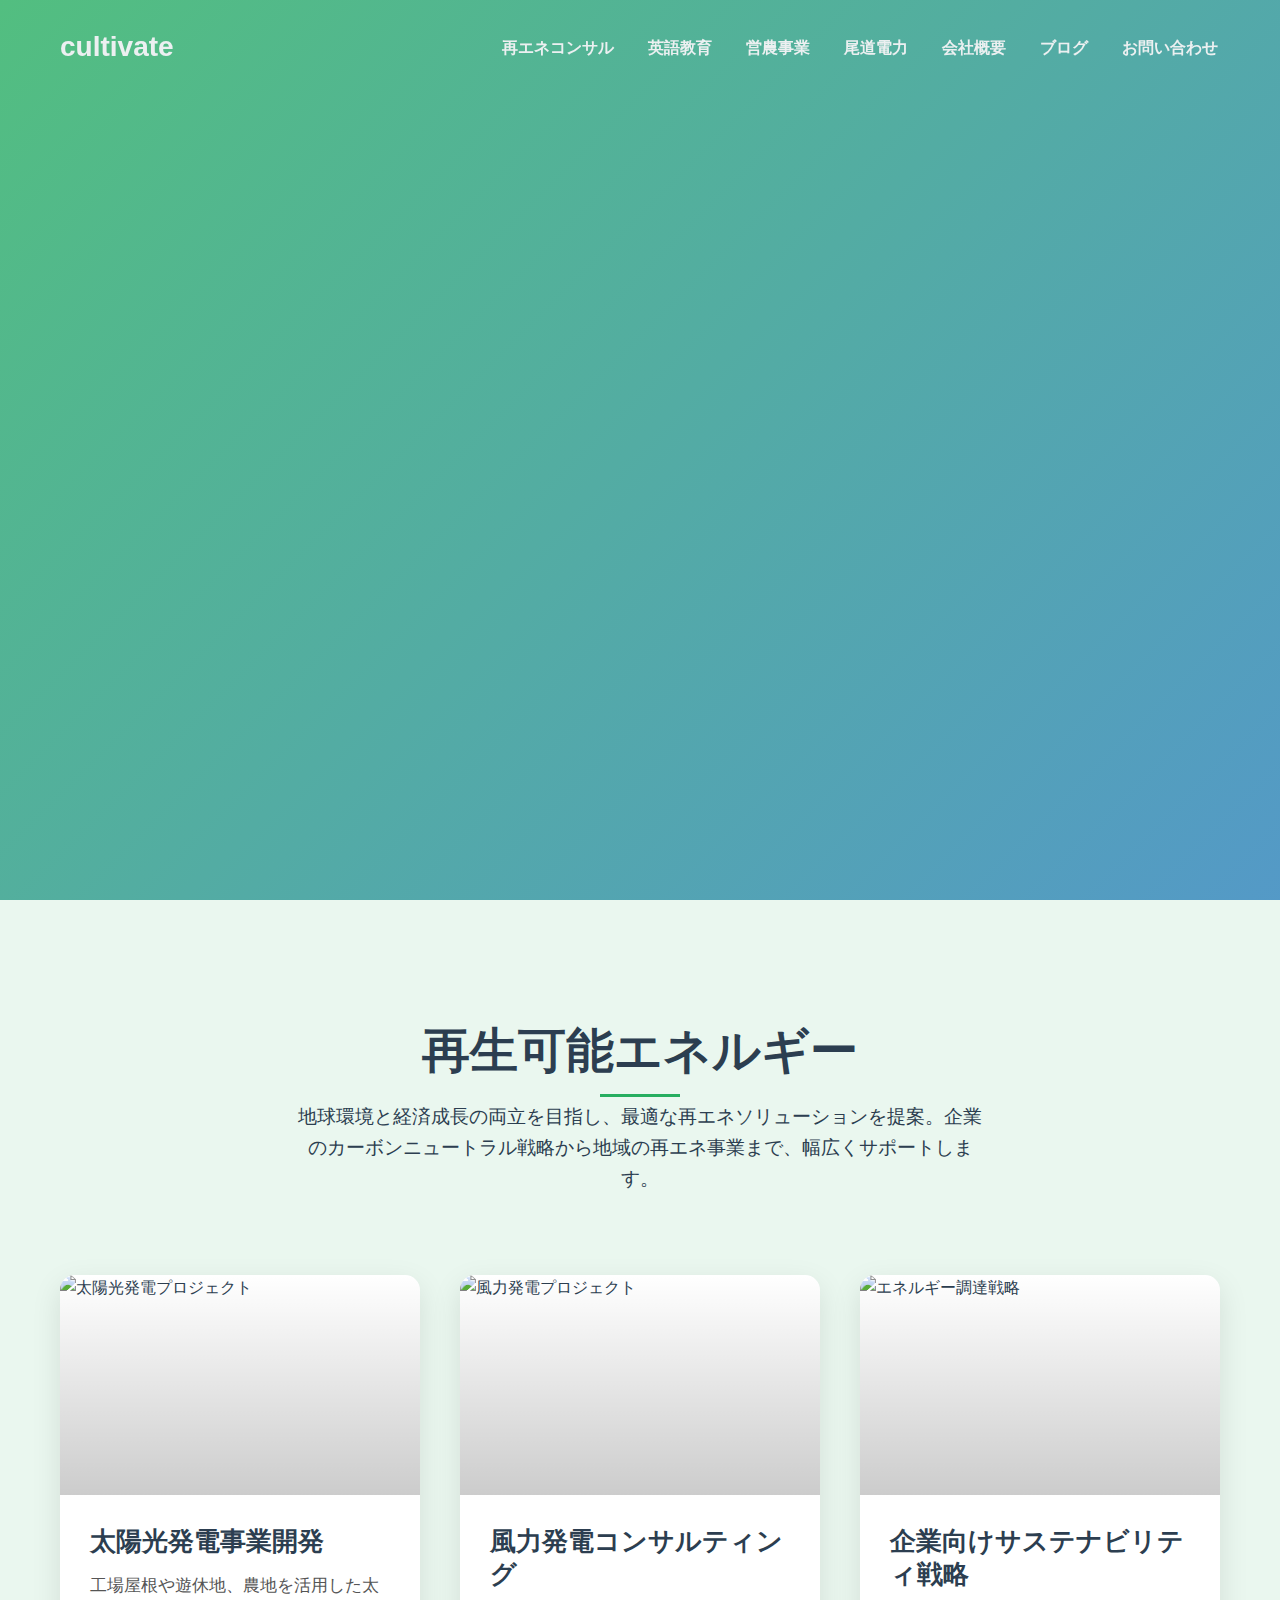
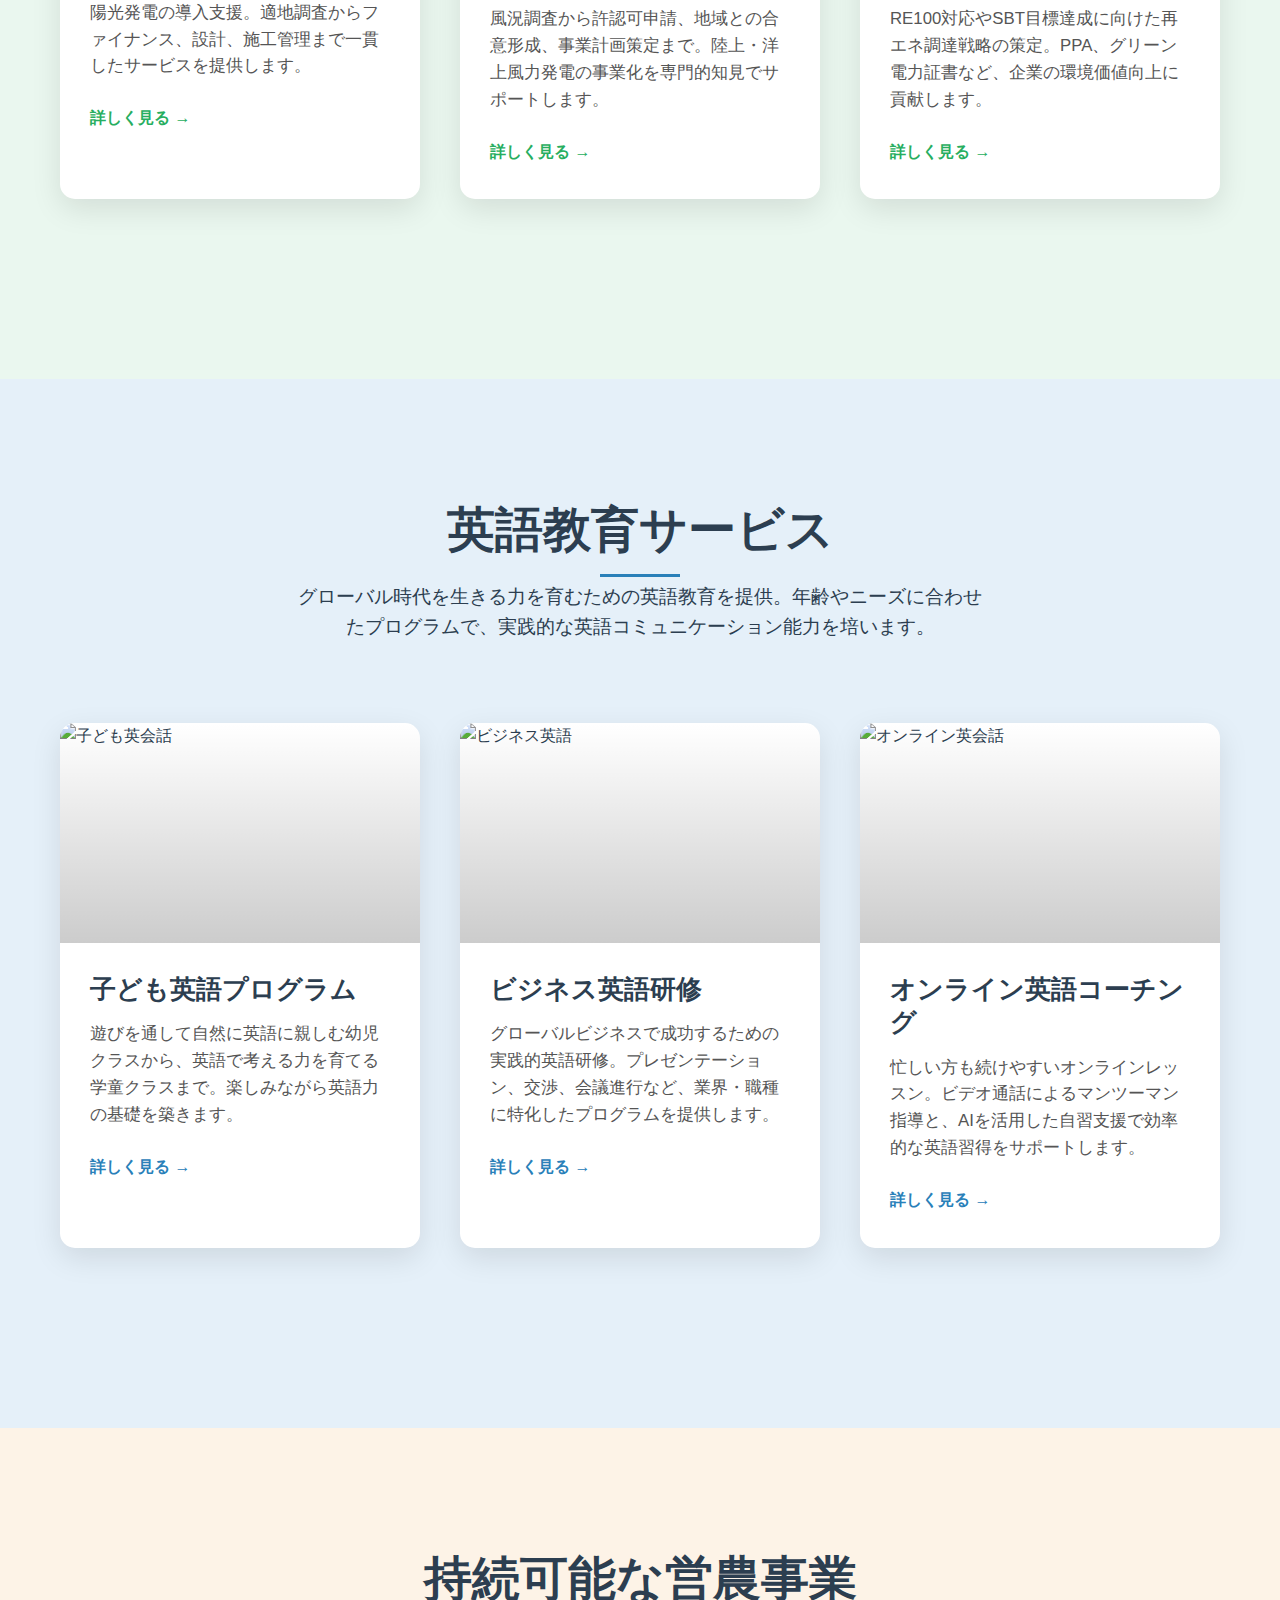
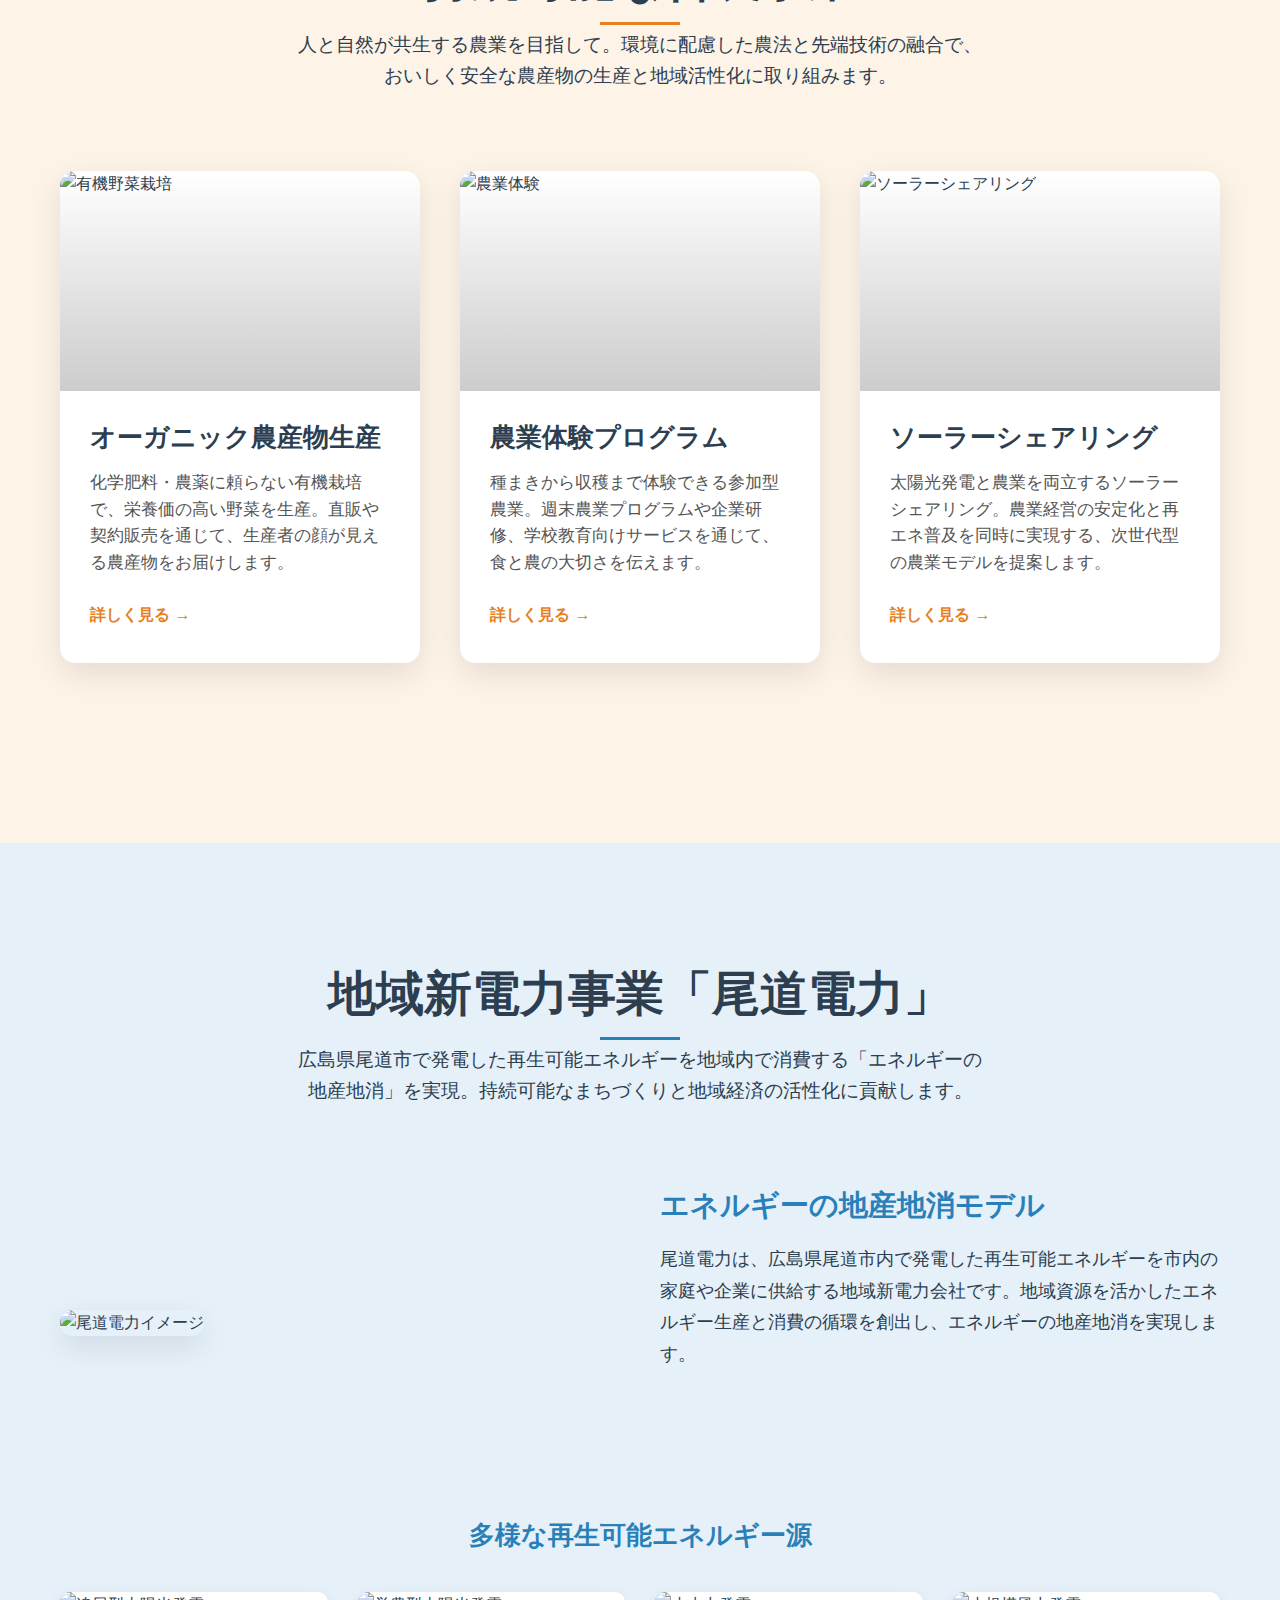
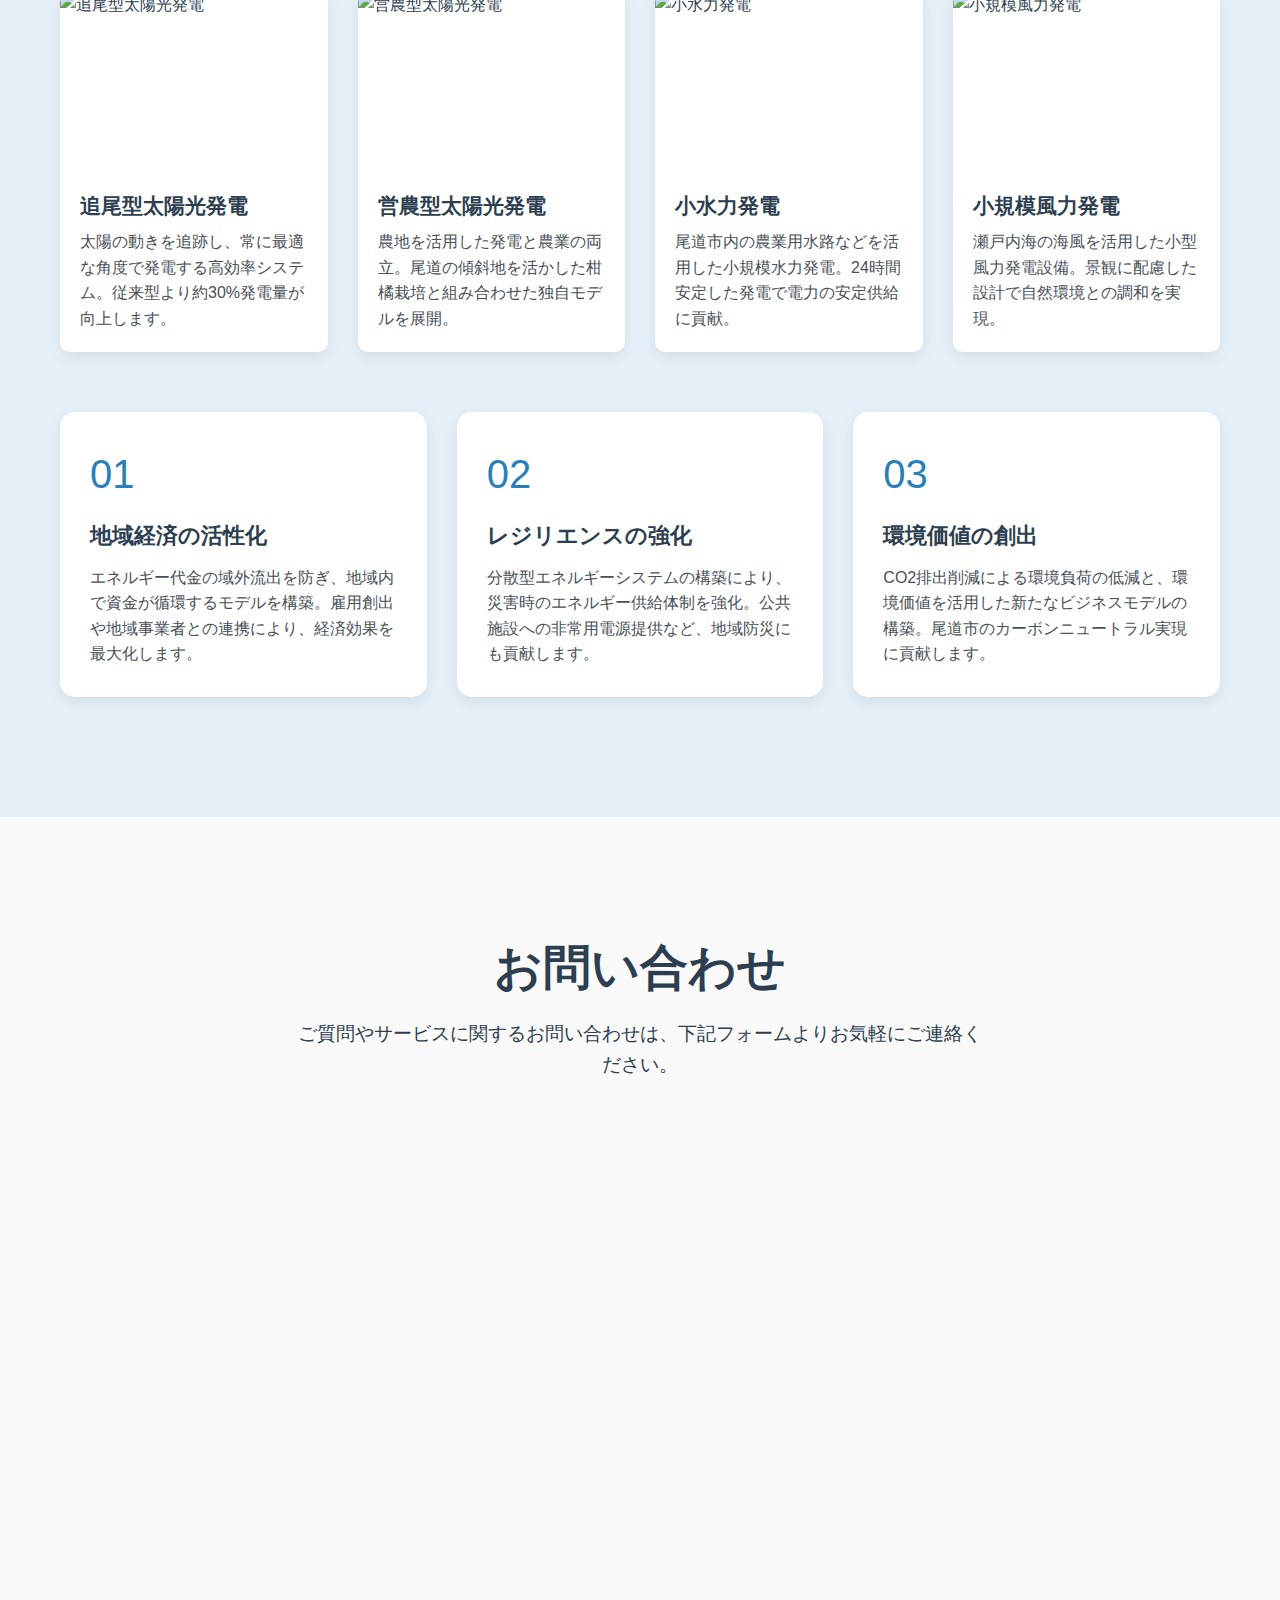
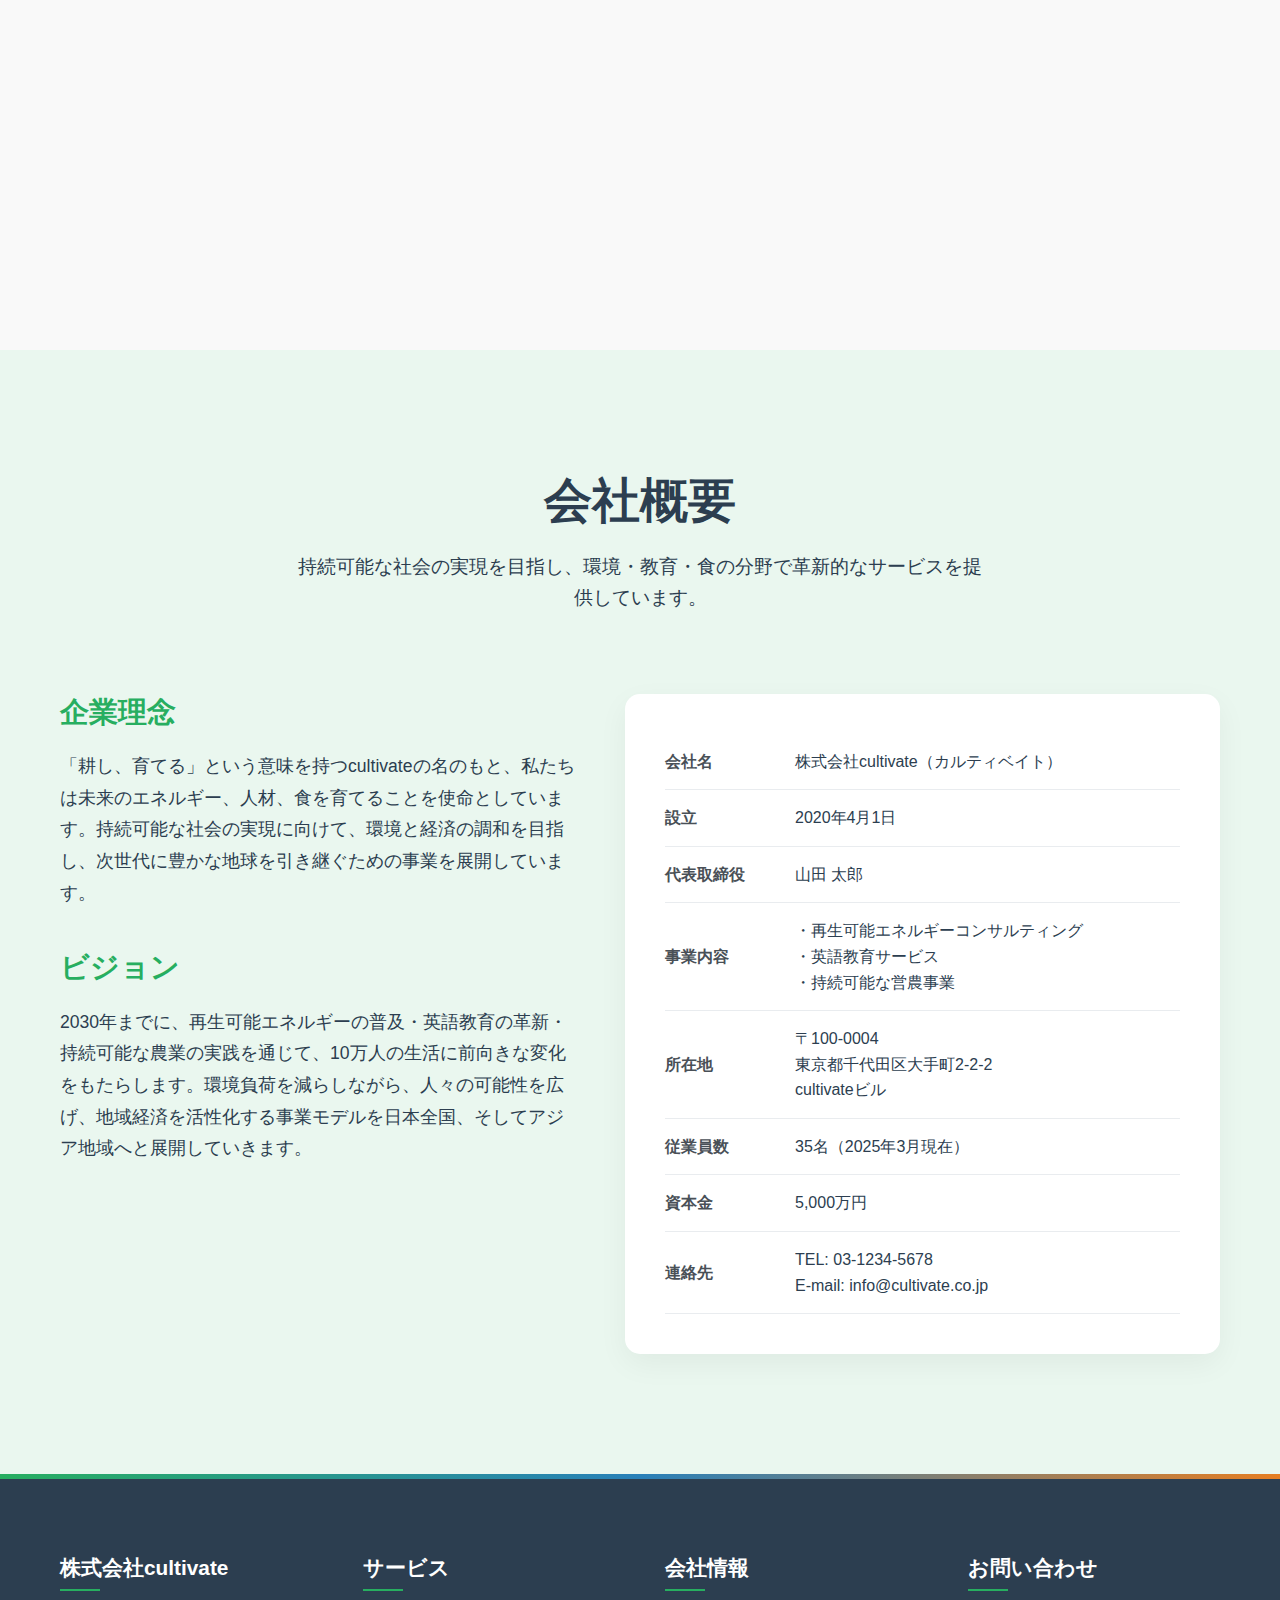
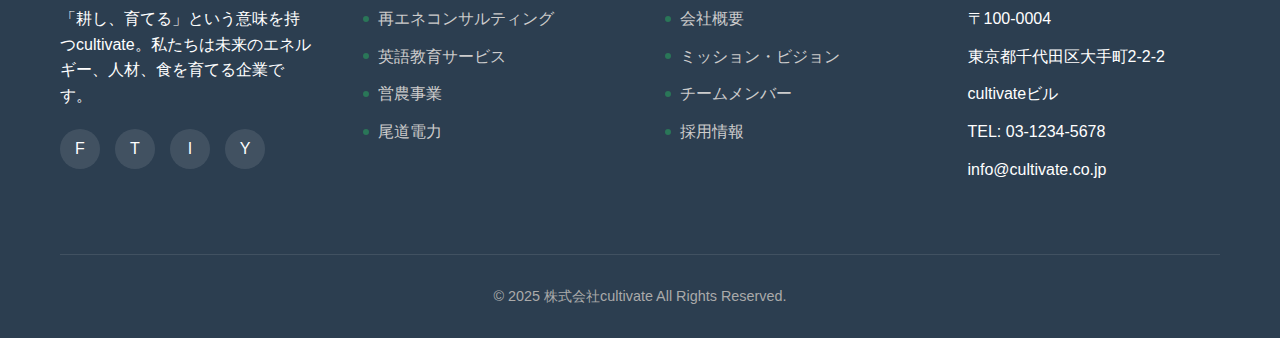
==== commit c4238b7a: "Update index.html" ====
--- a/index.html
+++ b/index.html
@@ -102,16 +102,7 @@
         <div class="section-header fade-in">
             <h2 class="section-title">英語教育サービス</h2>
             <p class="section-description">グローバル時代を生きる力を育むための英語教育を提供。年齢やニーズに合わせたプログラムで、実践的な英語コミュニケーション能力を培います。</p>
-        </div>
-        
-        <!-- 特集画像とボタン -->
-        <div class="section-featured-image fade-in">
-            <img src="/api/placeholder/1200/600" alt="英語教育サービス">
-        </div>
-        <div class="section-cta fade-in">
-            <a href="https://haraenglish.com/" target="_blank" class="btn btn-primary section-btn" style="background-color: var(--secondary-color);">事業詳細を見る</a>
-        </div>
-        
+        </div>      
         <!-- サービス一覧を直接divとして配置 -->
         <div class="english-services fade-in">
             <div class="services">
@@ -160,16 +151,7 @@
         <div class="section-header fade-in">
             <h2 class="section-title">持続可能な営農事業</h2>
             <p class="section-description">人と自然が共生する農業を目指して。環境に配慮した農法と先端技術の融合で、おいしく安全な農産物の生産と地域活性化に取り組みます。</p>
-        </div>
-        
-        <!-- 特集画像とボタン -->
-        <div class="section-featured-image fade-in">
-            <img src="/api/placeholder/1200/600" alt="持続可能な営農事業">
-        </div>
-        <div class="section-cta fade-in">
-            <a href="#" class="btn btn-primary section-btn" style="background-color: var(--tertiary-color);">事業詳細を見る</a>
-        </div>
-        
+        </div>        
         <!-- サービス一覧を直接divとして配置 -->
         <div class="farming-services fade-in">
             <div class="services">
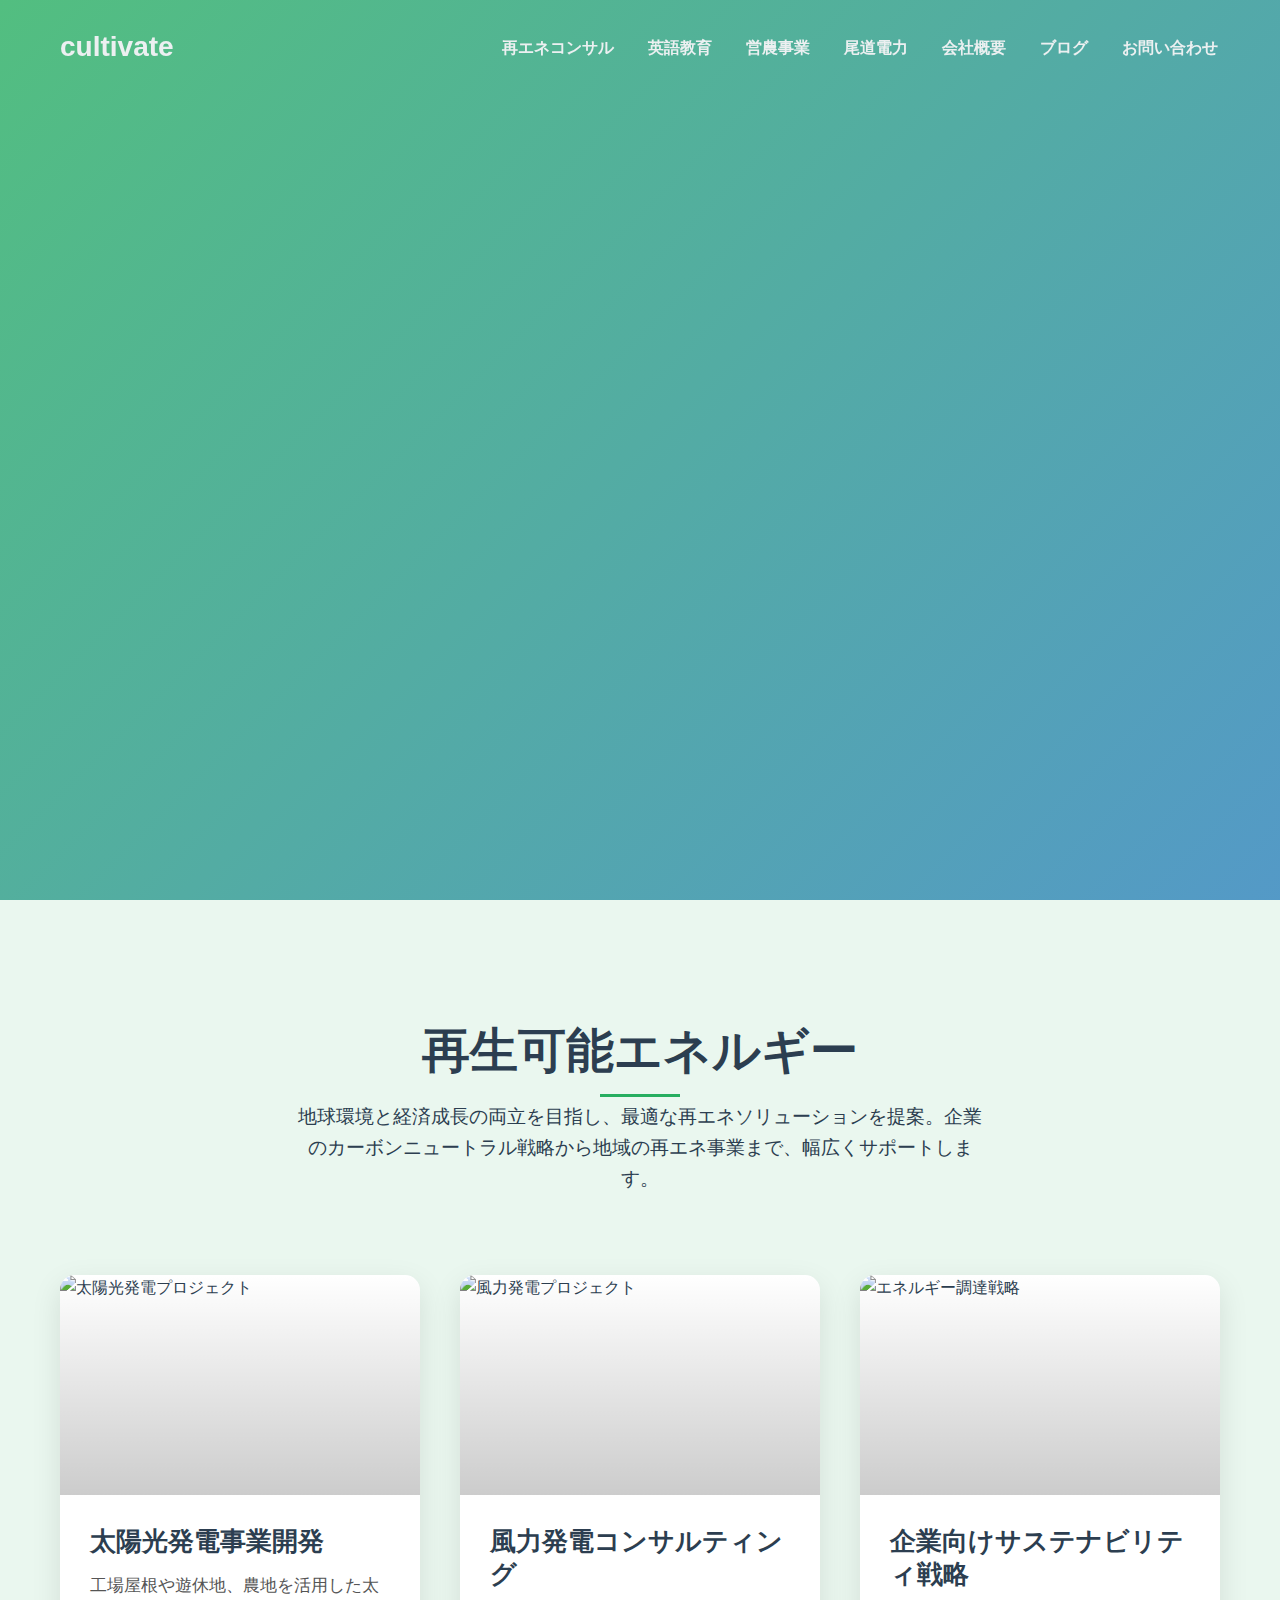
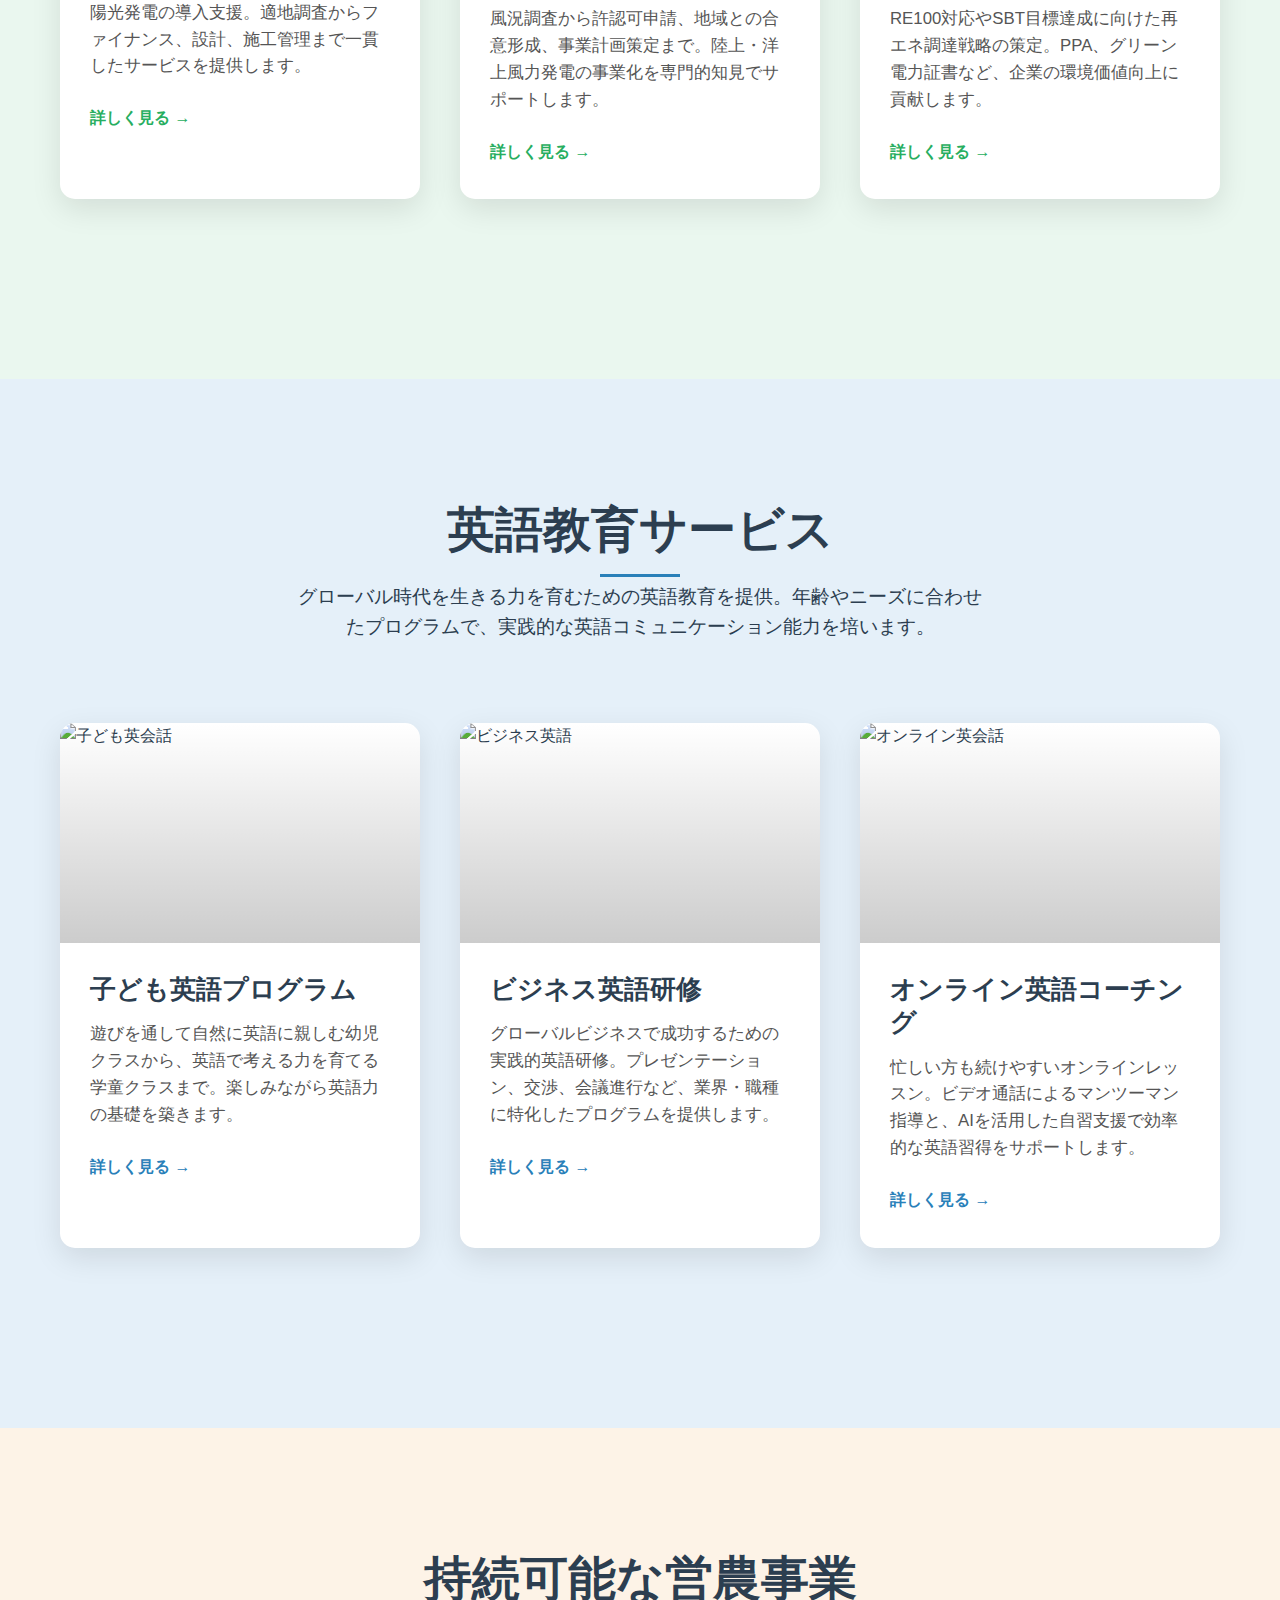
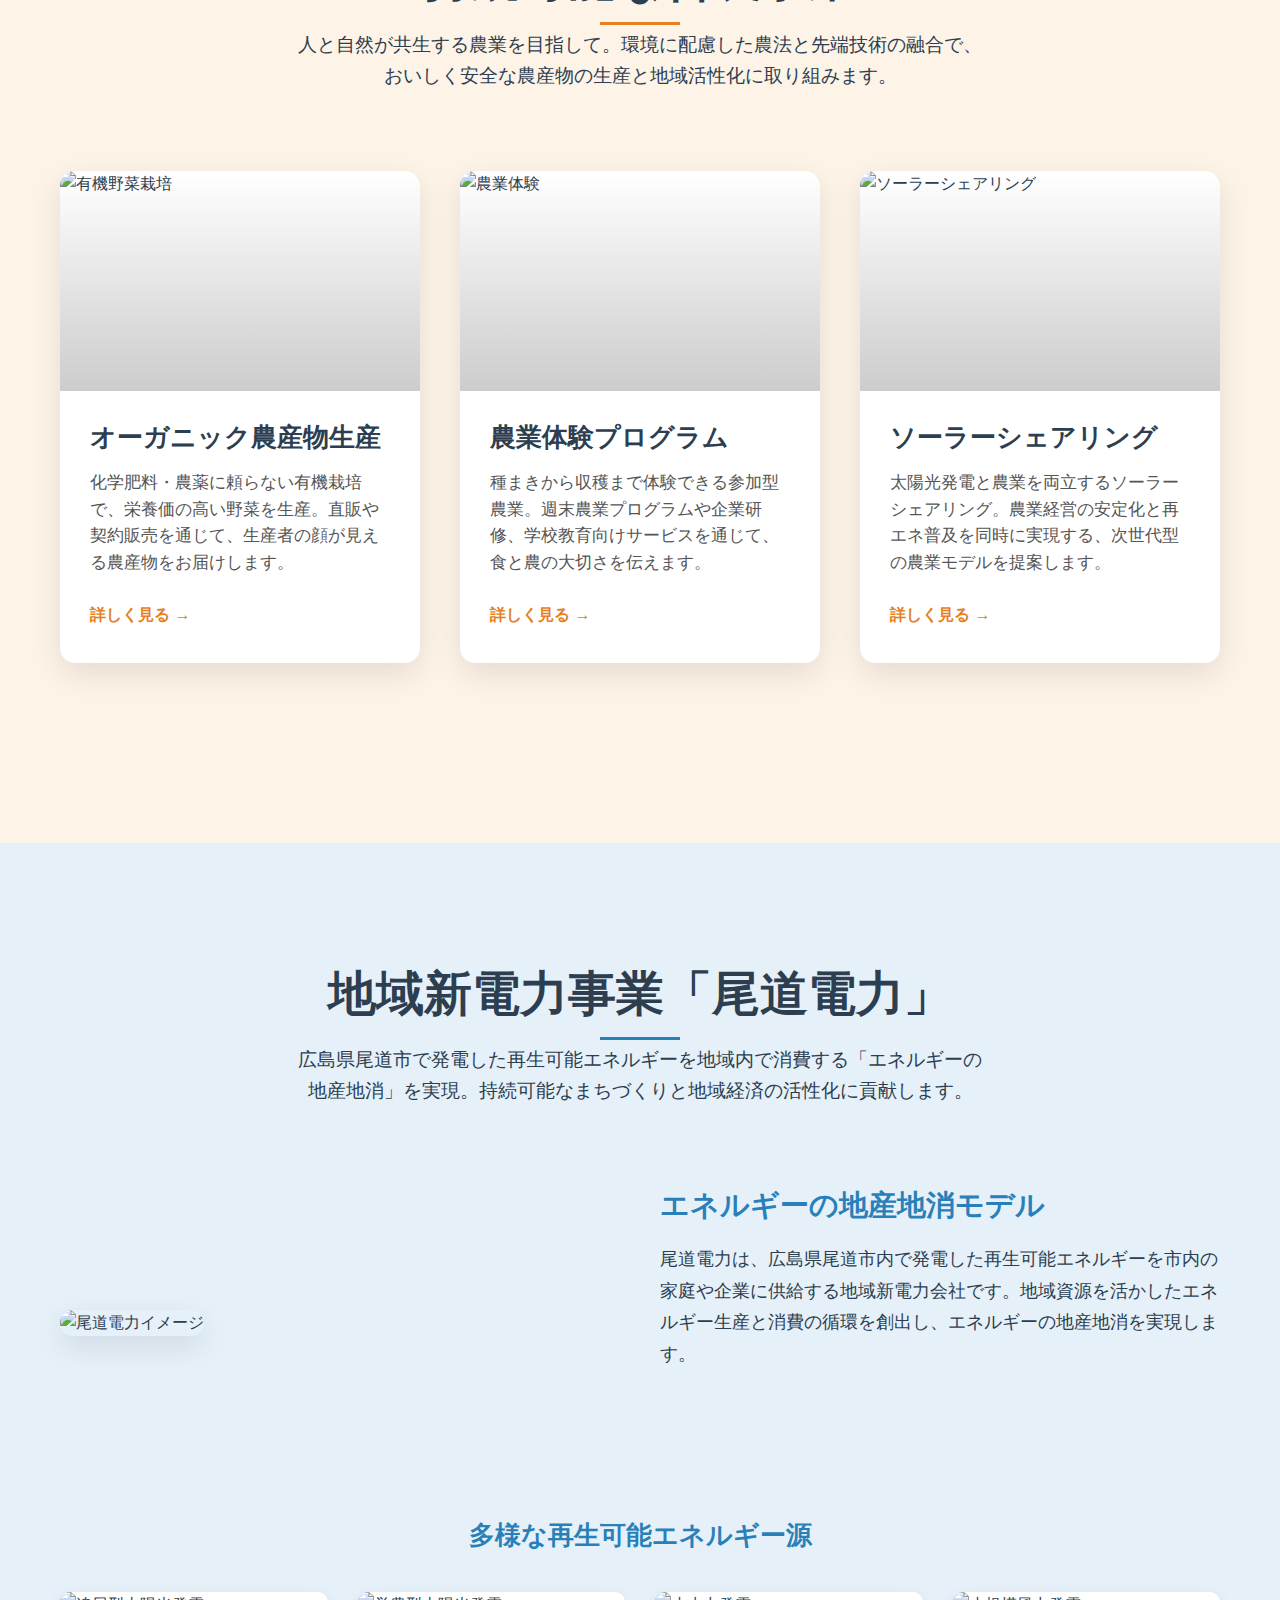
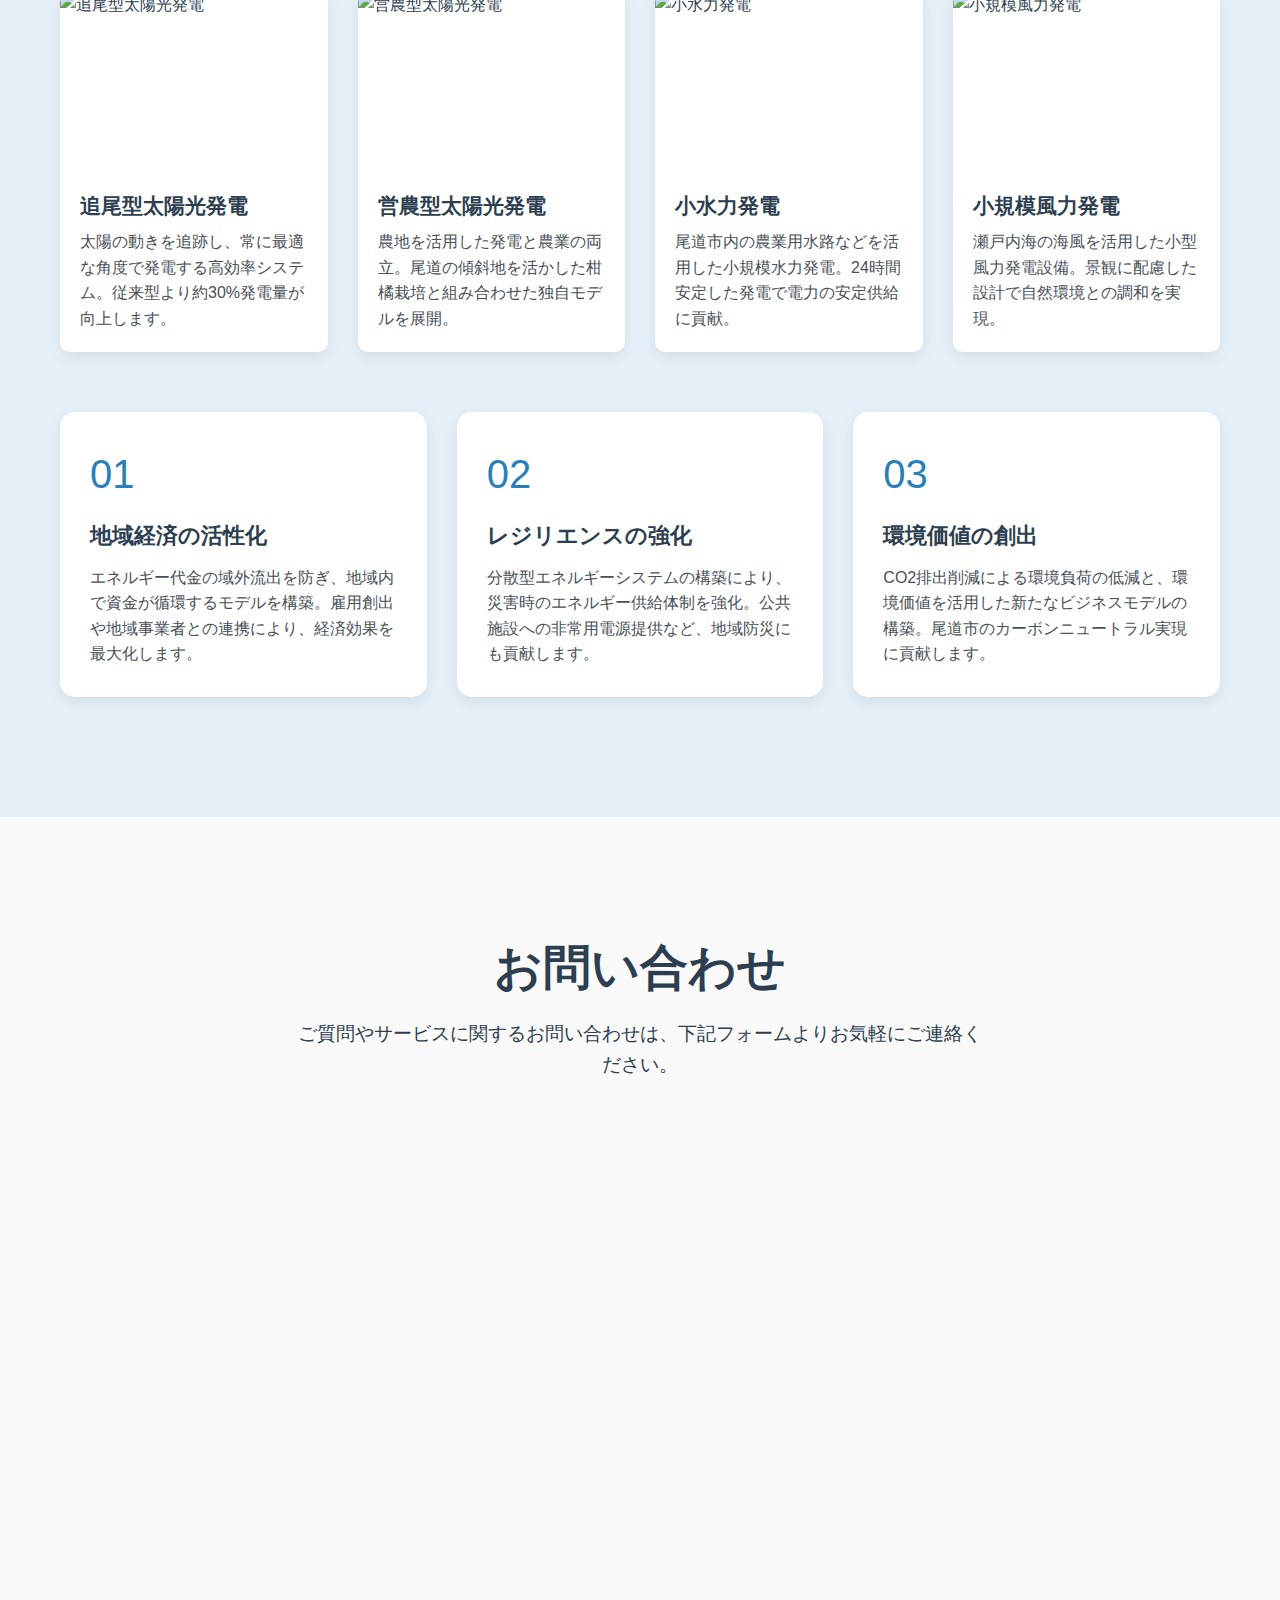
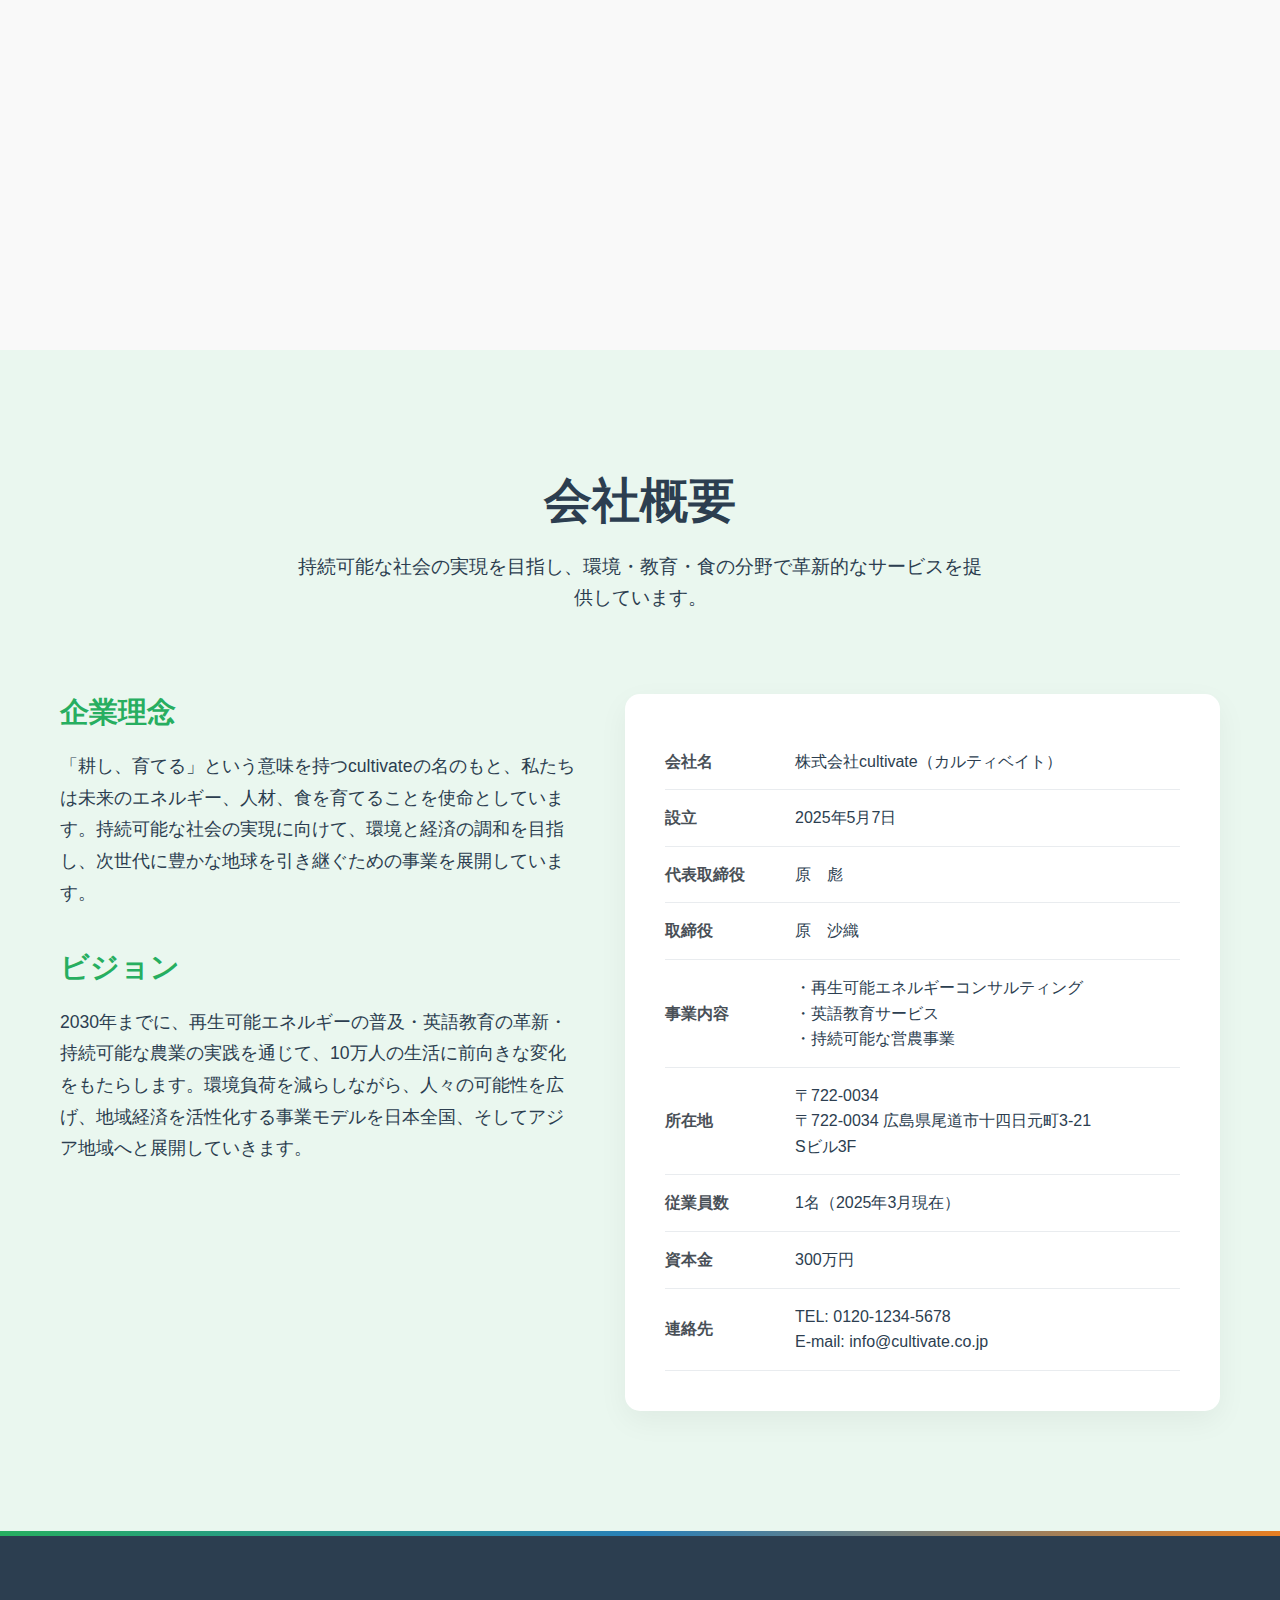
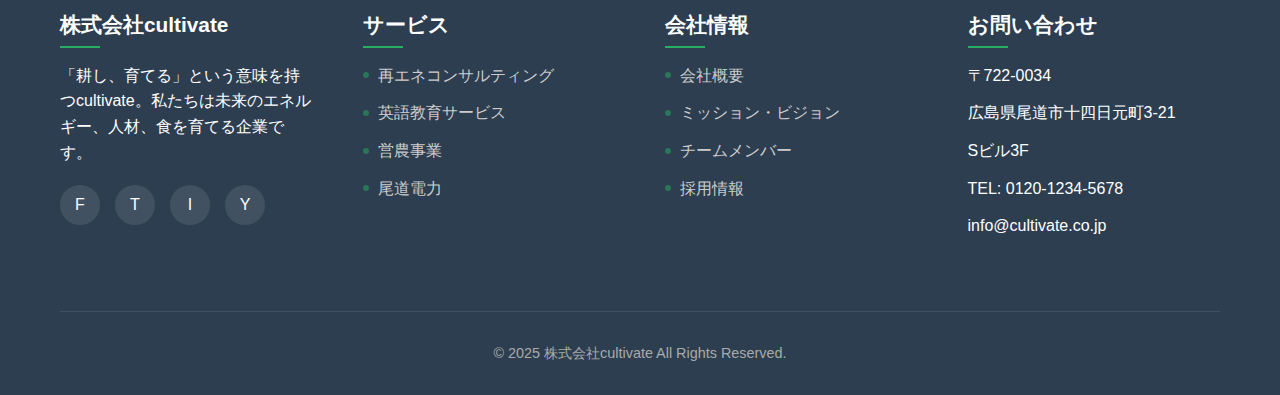
==== commit 5e3433c0: "Update index.html" ====
--- a/index.html
+++ b/index.html
@@ -345,11 +345,15 @@
                         </tr>
                         <tr>
                             <th>設立</th>
-                            <td>2020年4月1日</td>
+                            <td>2025年5月7日</td>
                         </tr>
                         <tr>
                             <th>代表取締役</th>
-                            <td>山田 太郎</td>
+                            <td>原　彪</td>
+                        </tr>
+                        <tr>
+                            <th>取締役</th>
+                            <td>原　沙織</td>
                         </tr>
                         <tr>
                             <th>事業内容</th>
@@ -361,19 +365,19 @@
                         </tr>
                         <tr>
                             <th>所在地</th>
-                            <td>〒100-0004<br>東京都千代田区大手町2-2-2<br>cultivateビル</td>
+                            <td>〒722-0034<br>〒722-0034 広島県尾道市十四日元町3-21<br> Sビル3F</td>
                         </tr>
                         <tr>
                             <th>従業員数</th>
-                            <td>35名（2025年3月現在）</td>
+                            <td>1名（2025年3月現在）</td>
                         </tr>
                         <tr>
                             <th>資本金</th>
-                            <td>5,000万円</td>
+                            <td>300万円</td>
                         </tr>
                         <tr>
                             <th>連絡先</th>
-                            <td>TEL: 03-1234-5678<br>E-mail: info@cultivate.co.jp</td>
+                            <td>TEL: 0120-1234-5678<br>E-mail: info@cultivate.co.jp</td>
                         </tr>
                     </table>
                 </div>
@@ -419,10 +423,10 @@
                 <div class="footer-column fade-in">
                     <h3>お問い合わせ</h3>
                     <ul>
-                        <li>〒100-0004</li>
-                        <li>東京都千代田区大手町2-2-2</li>
-                        <li>cultivateビル</li>
-                        <li>TEL: 03-1234-5678</li>
+                        <li>〒722-0034</li>
+                        <li>広島県尾道市十四日元町3-21</li></li>
+                        <li>Sビル3F</li>
+                        <li>TEL: 0120-1234-5678</li>
                         <li>info@cultivate.co.jp</li>
                     </ul>
                 </div>
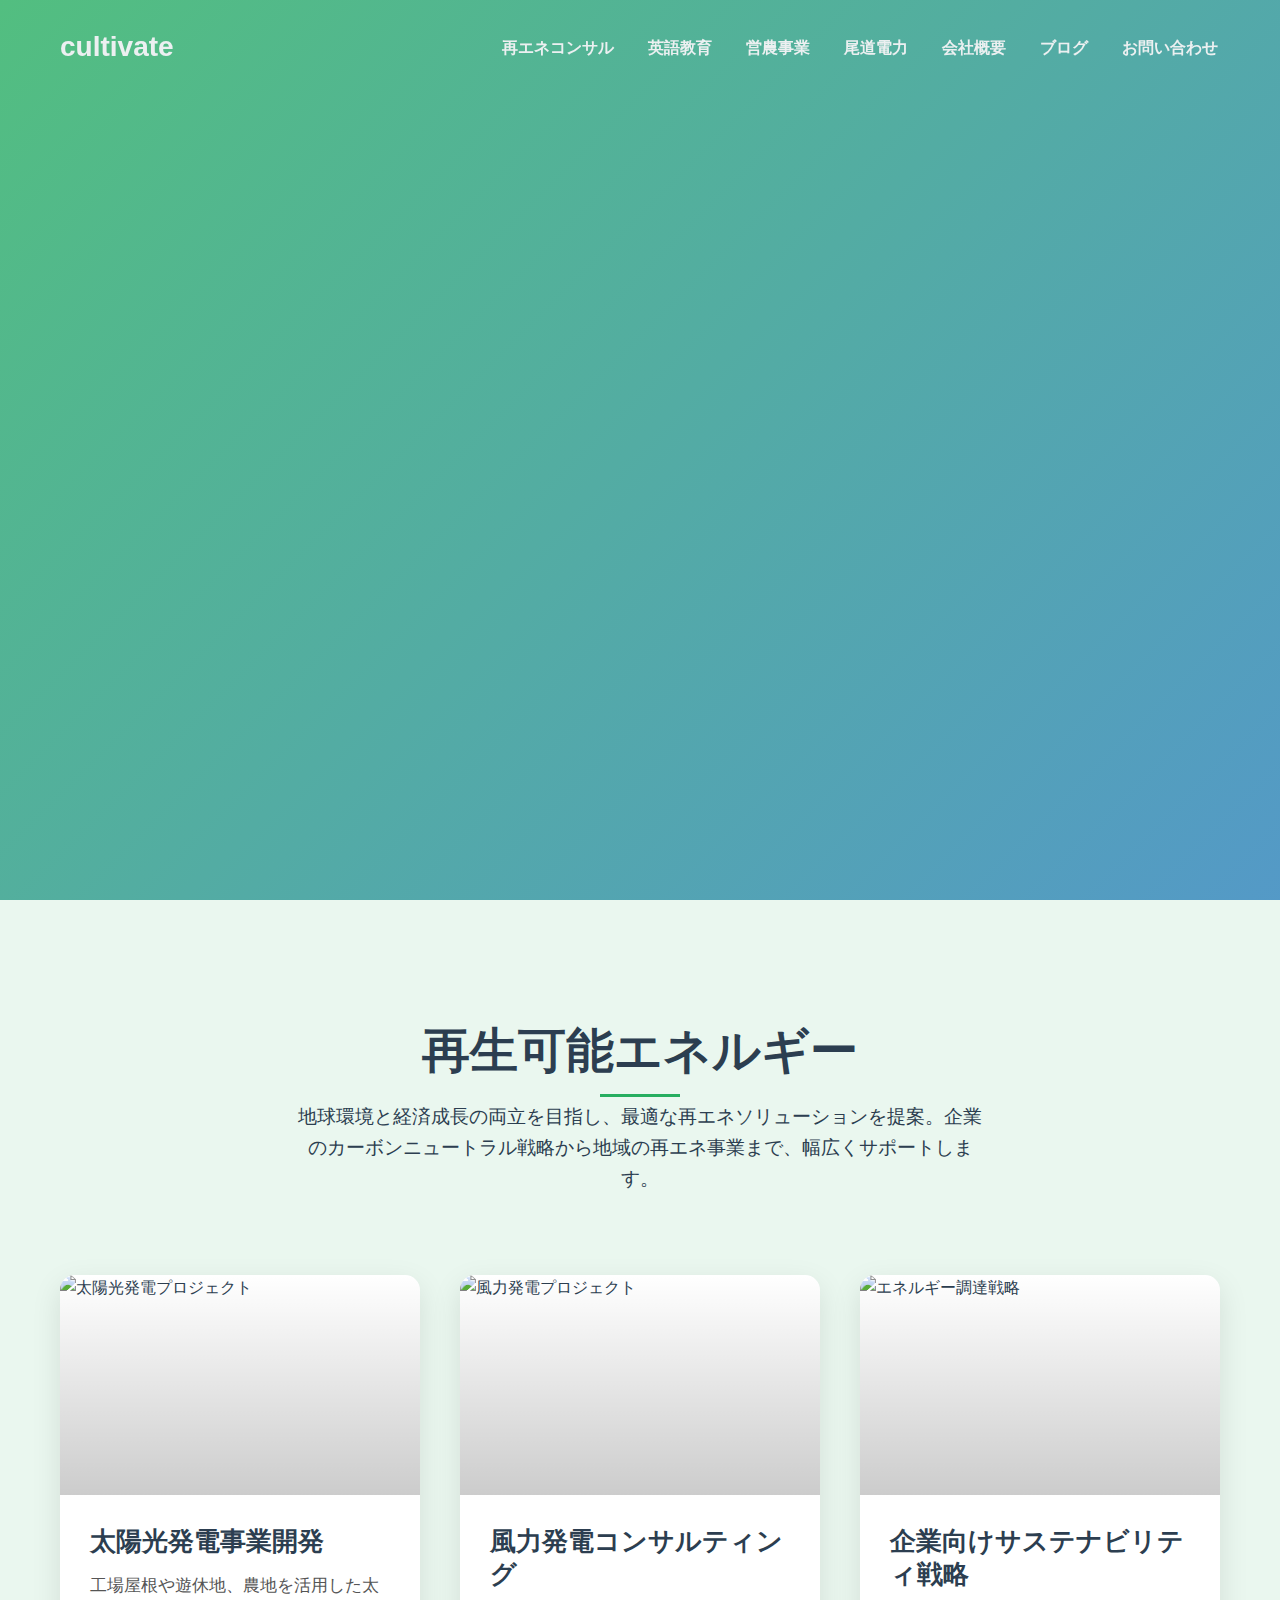
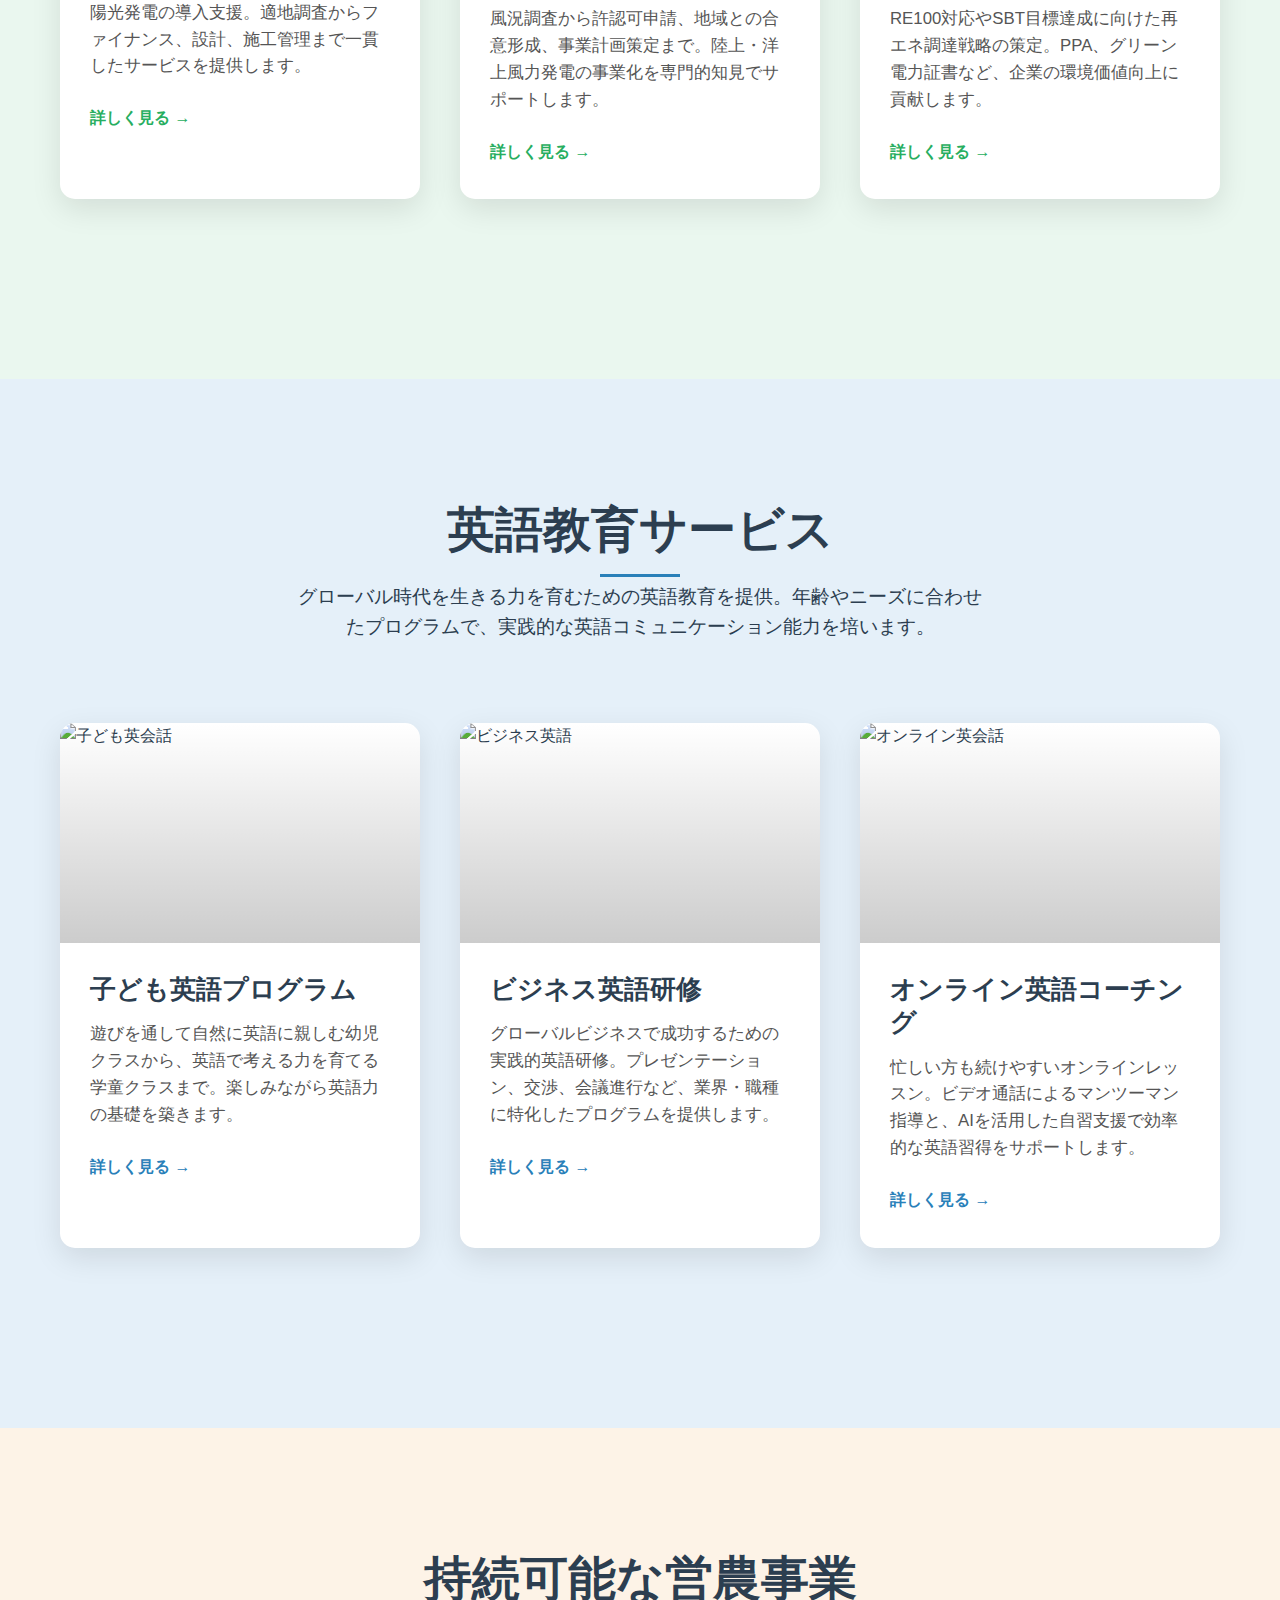
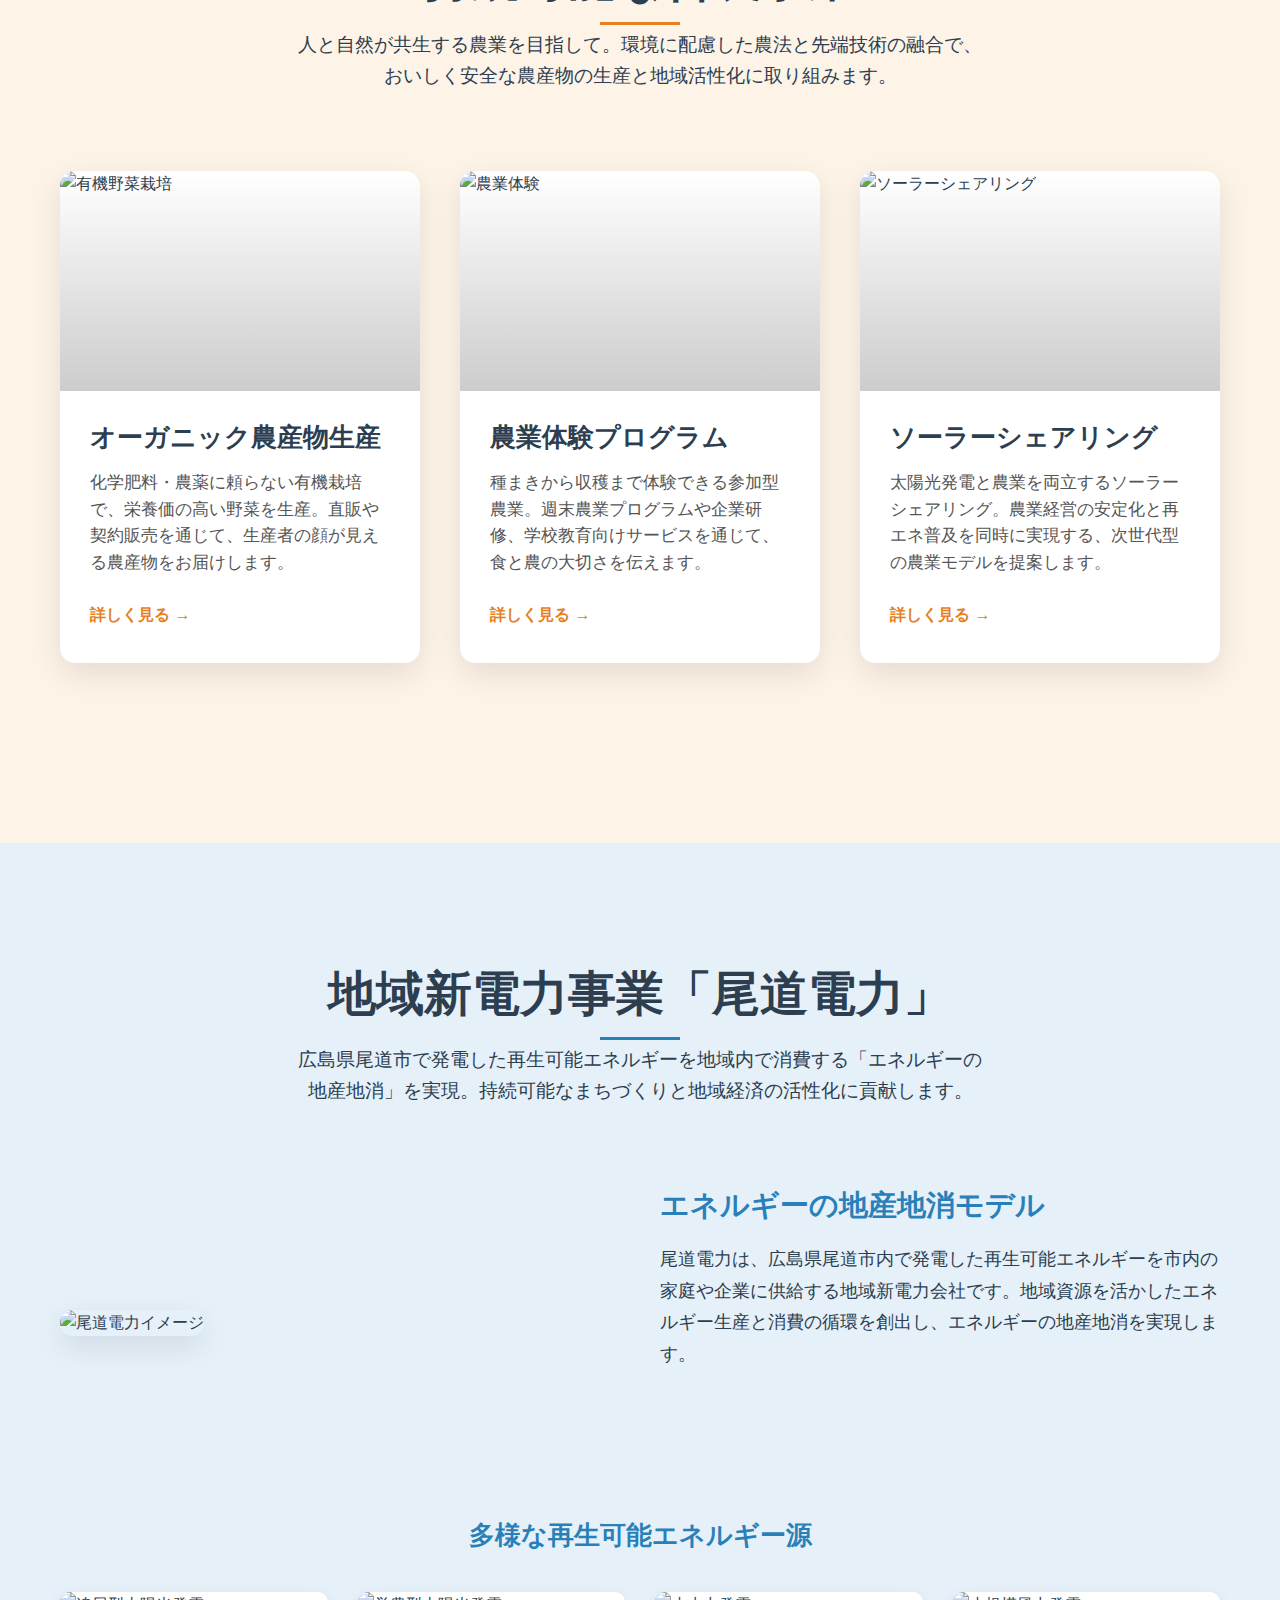
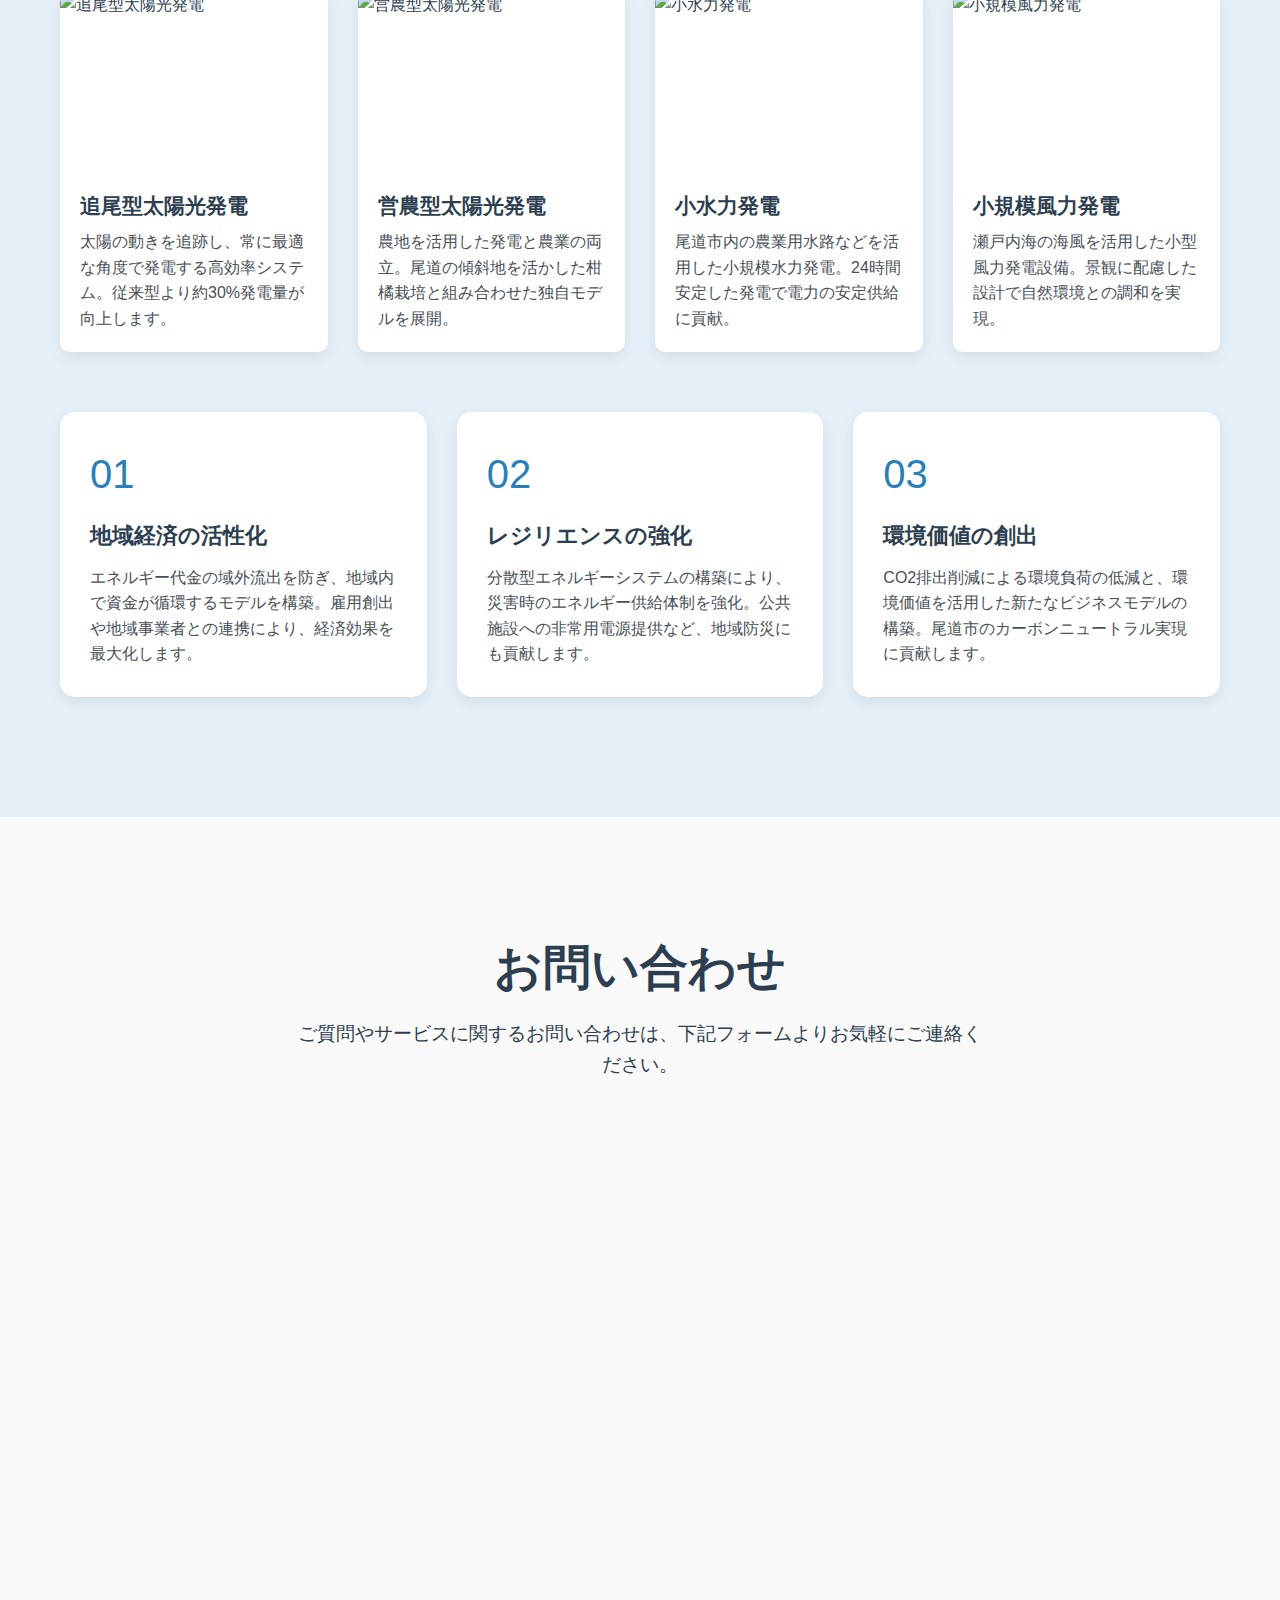
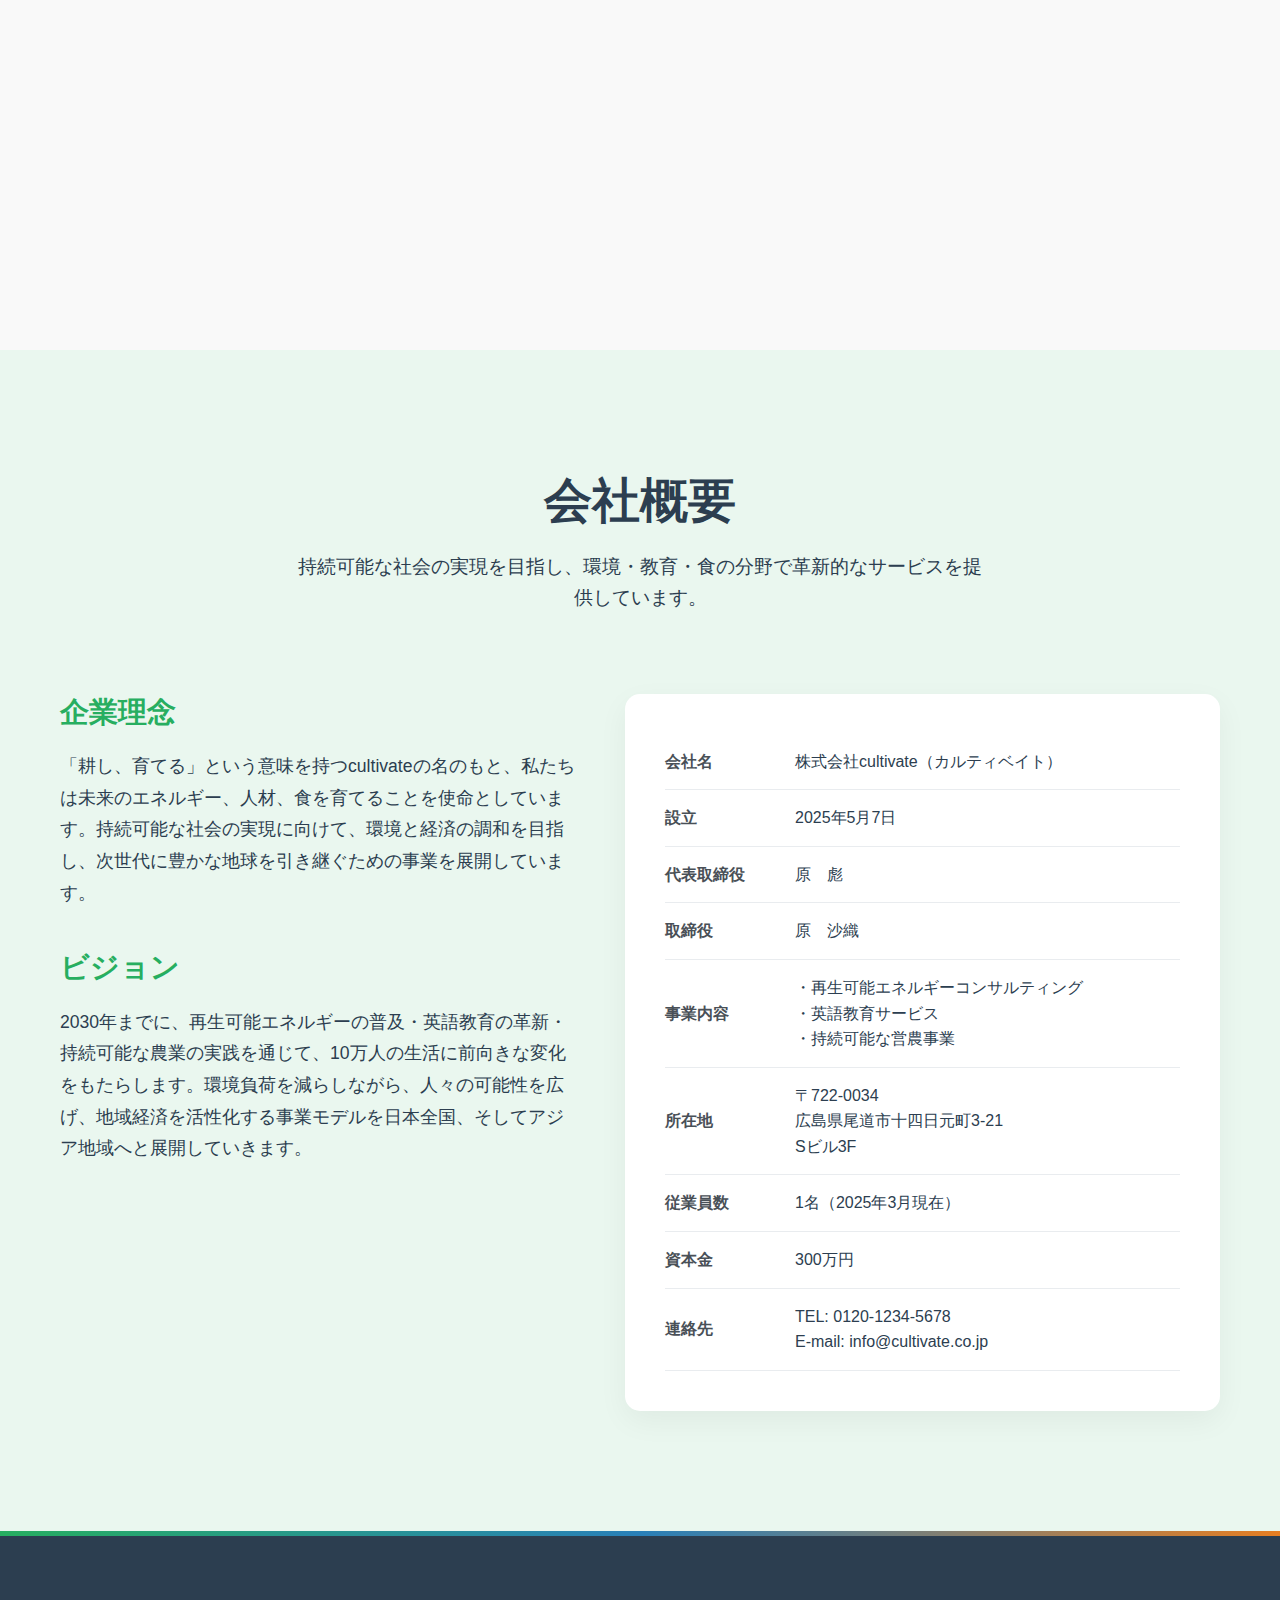
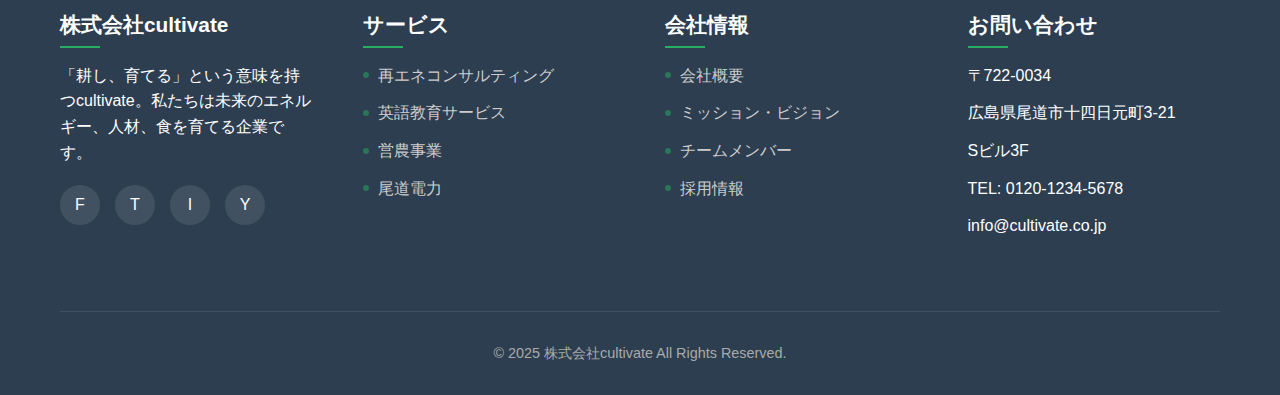
==== commit d2e55753: "Update index.html" ====
--- a/index.html
+++ b/index.html
@@ -365,7 +365,7 @@
                         </tr>
                         <tr>
                             <th>所在地</th>
-                            <td>〒722-0034<br>〒722-0034 広島県尾道市十四日元町3-21<br> Sビル3F</td>
+                            <td>〒722-0034<br>広島県尾道市十四日元町3-21<br> Sビル3F</td>
                         </tr>
                         <tr>
                             <th>従業員数</th>
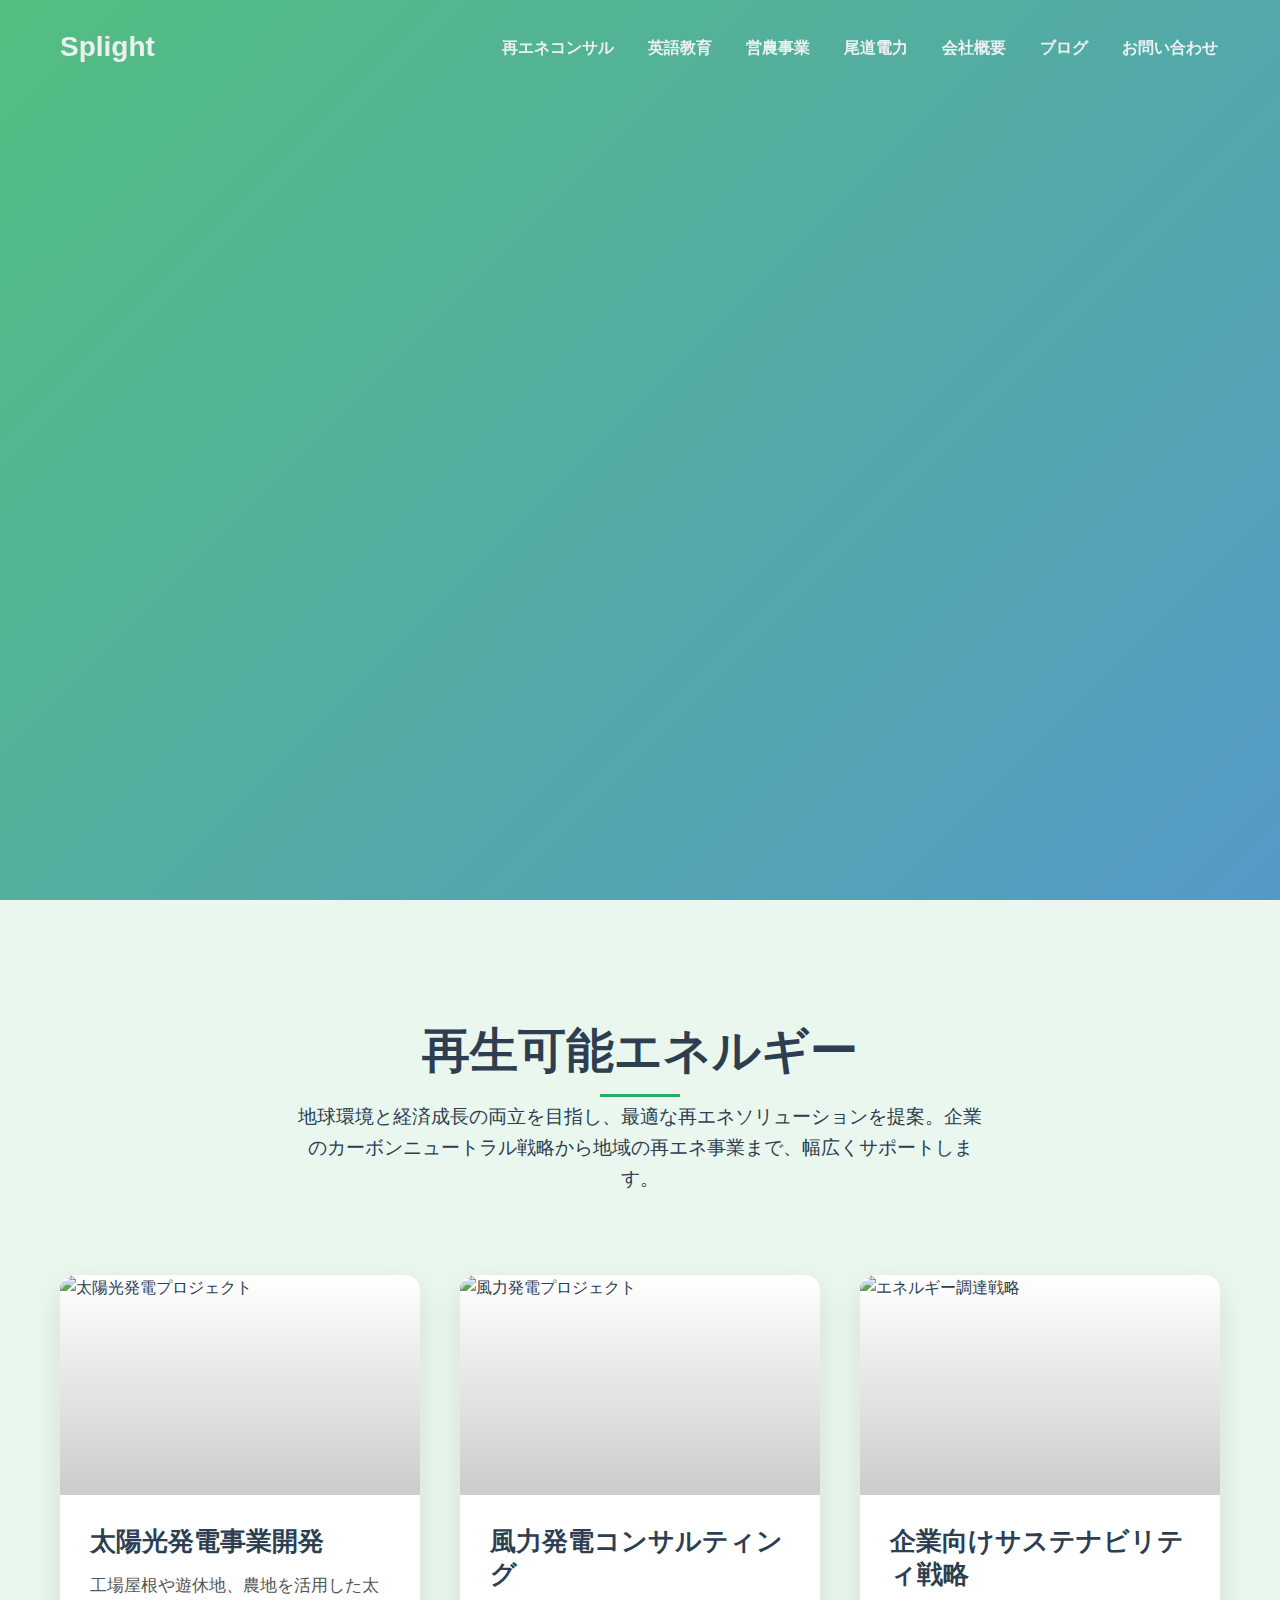
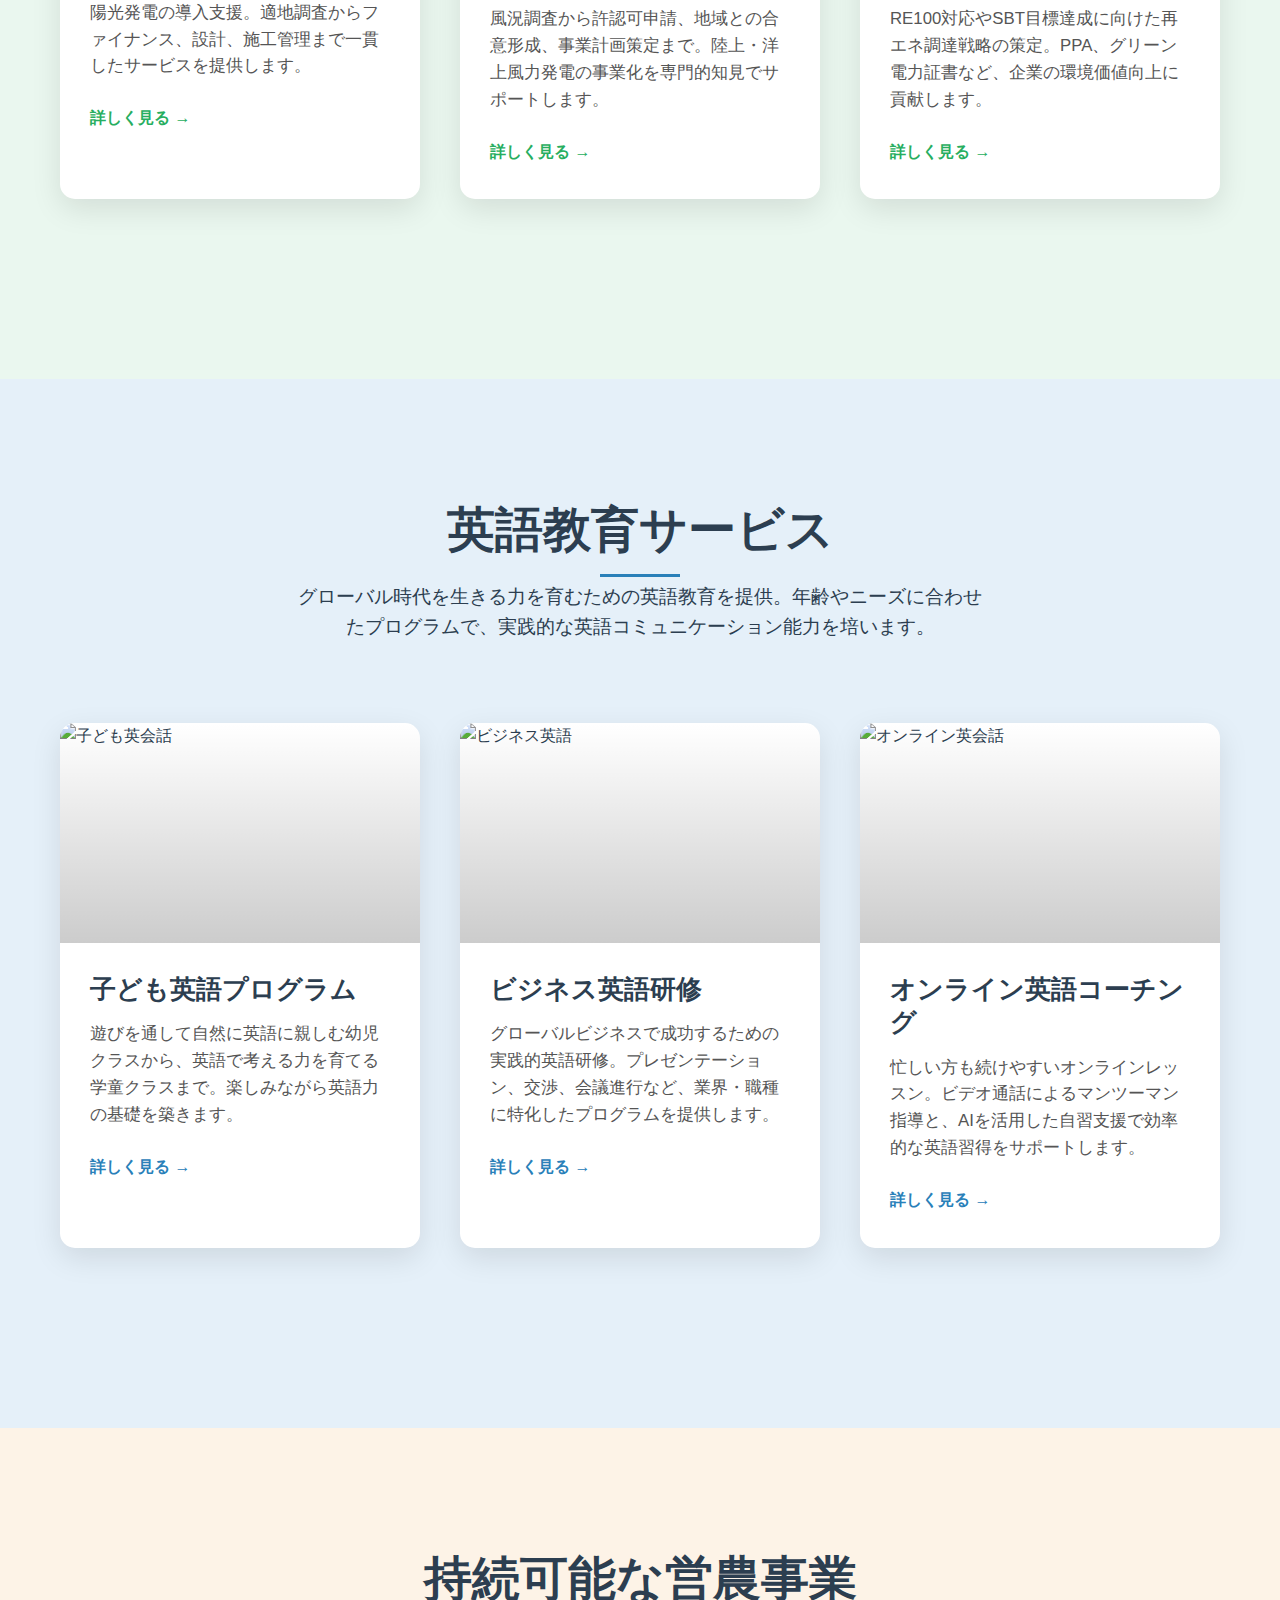
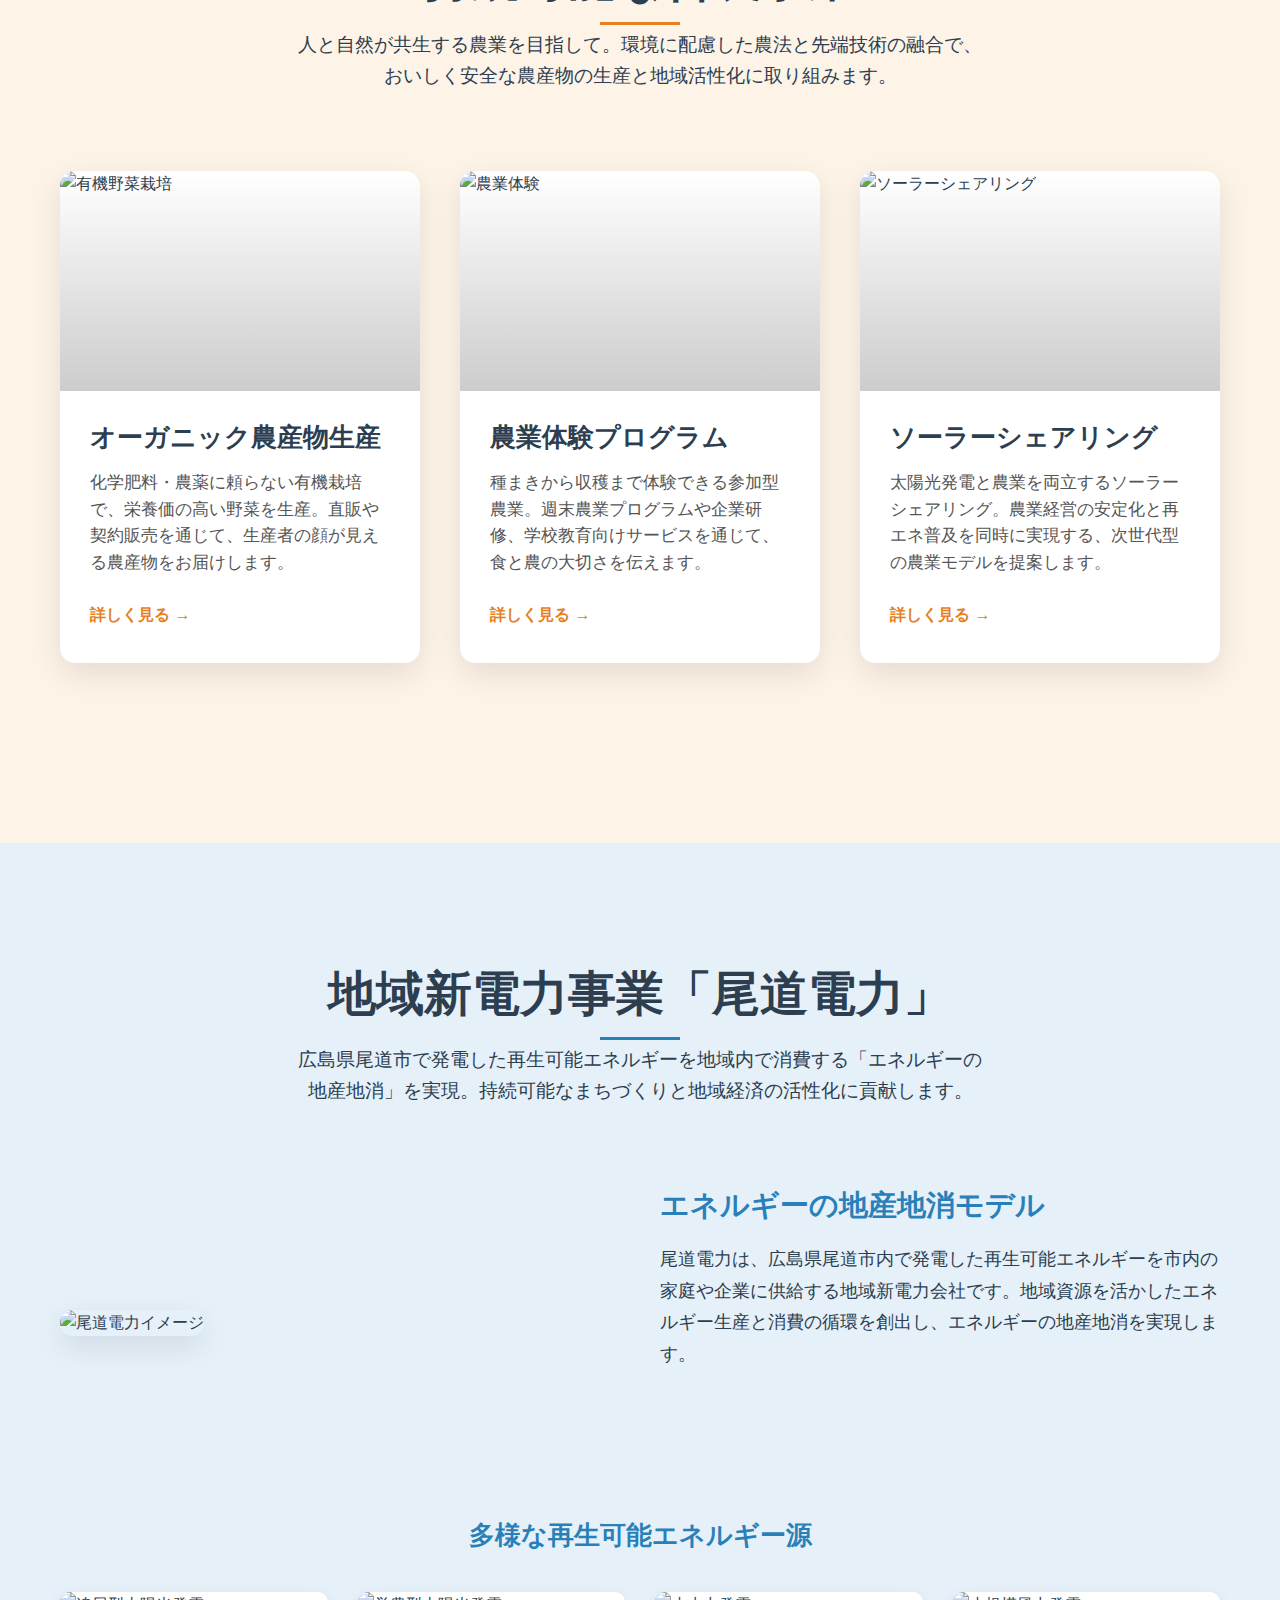
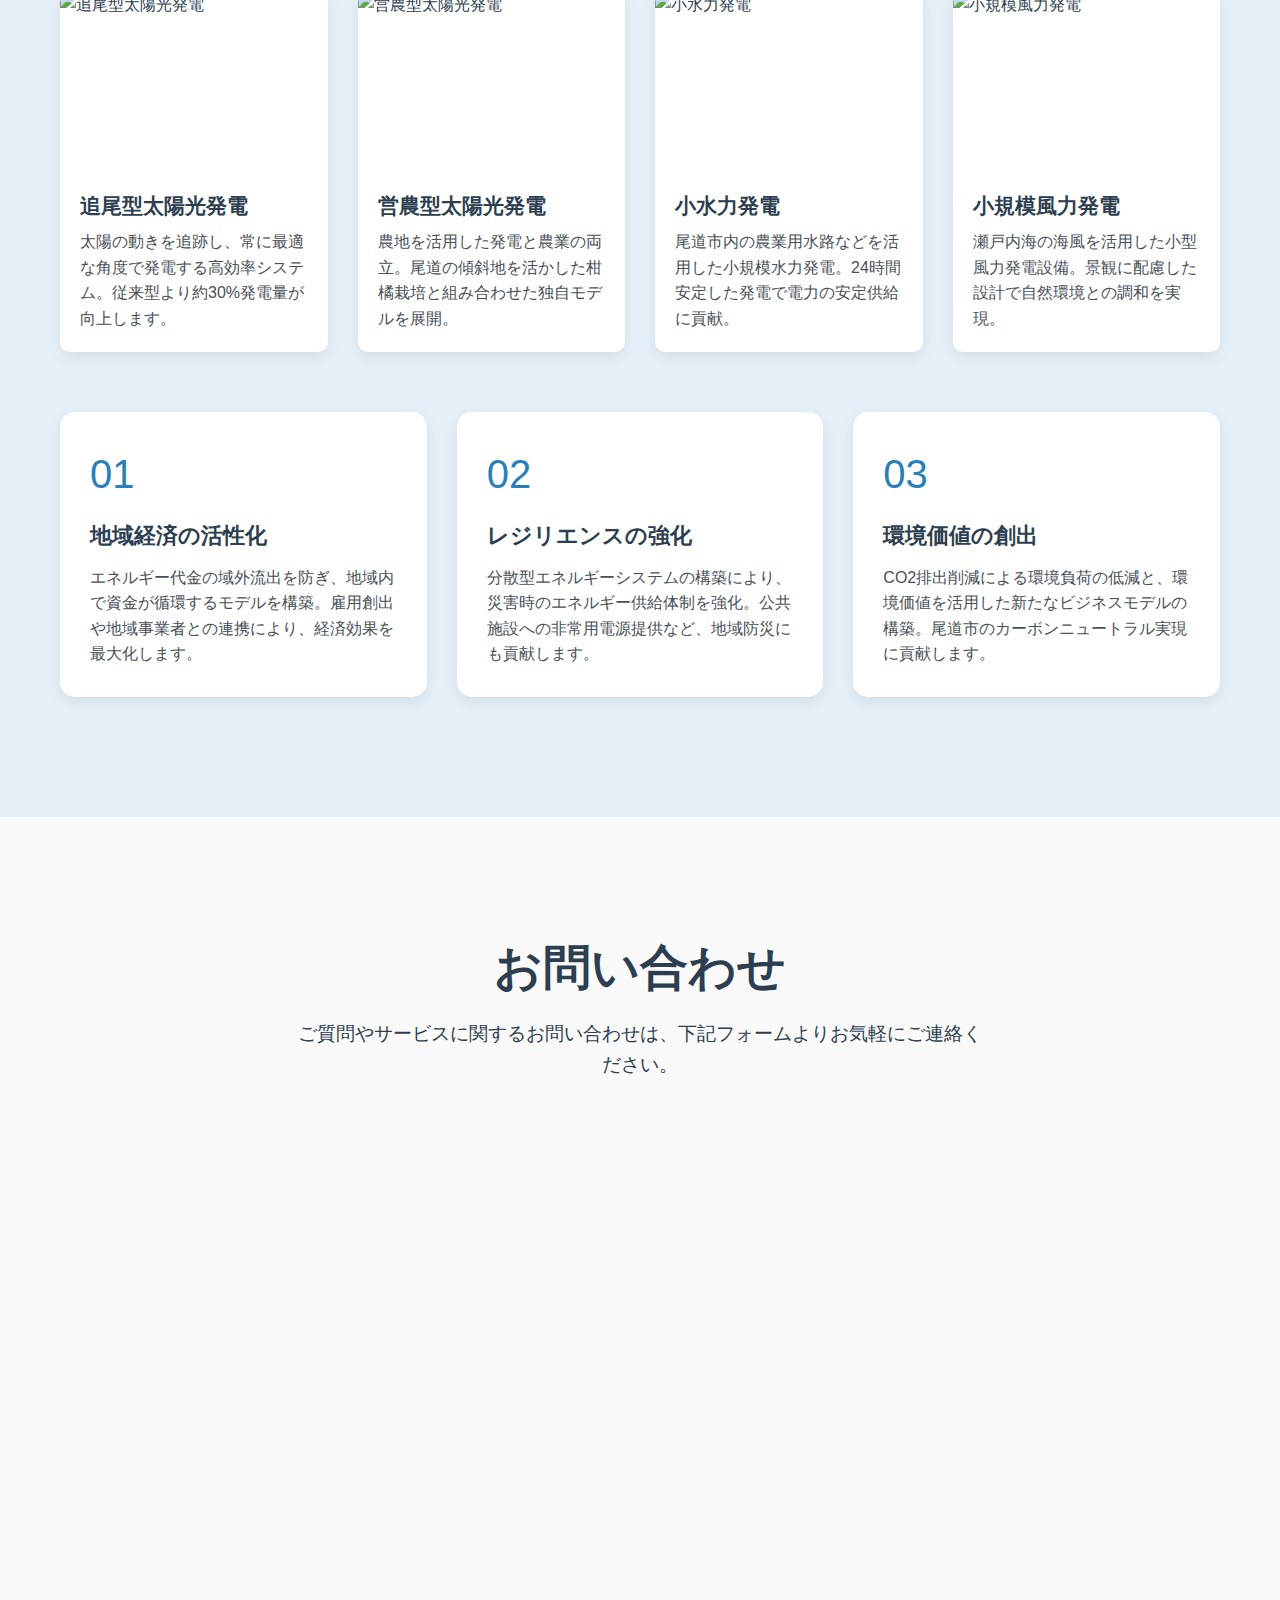
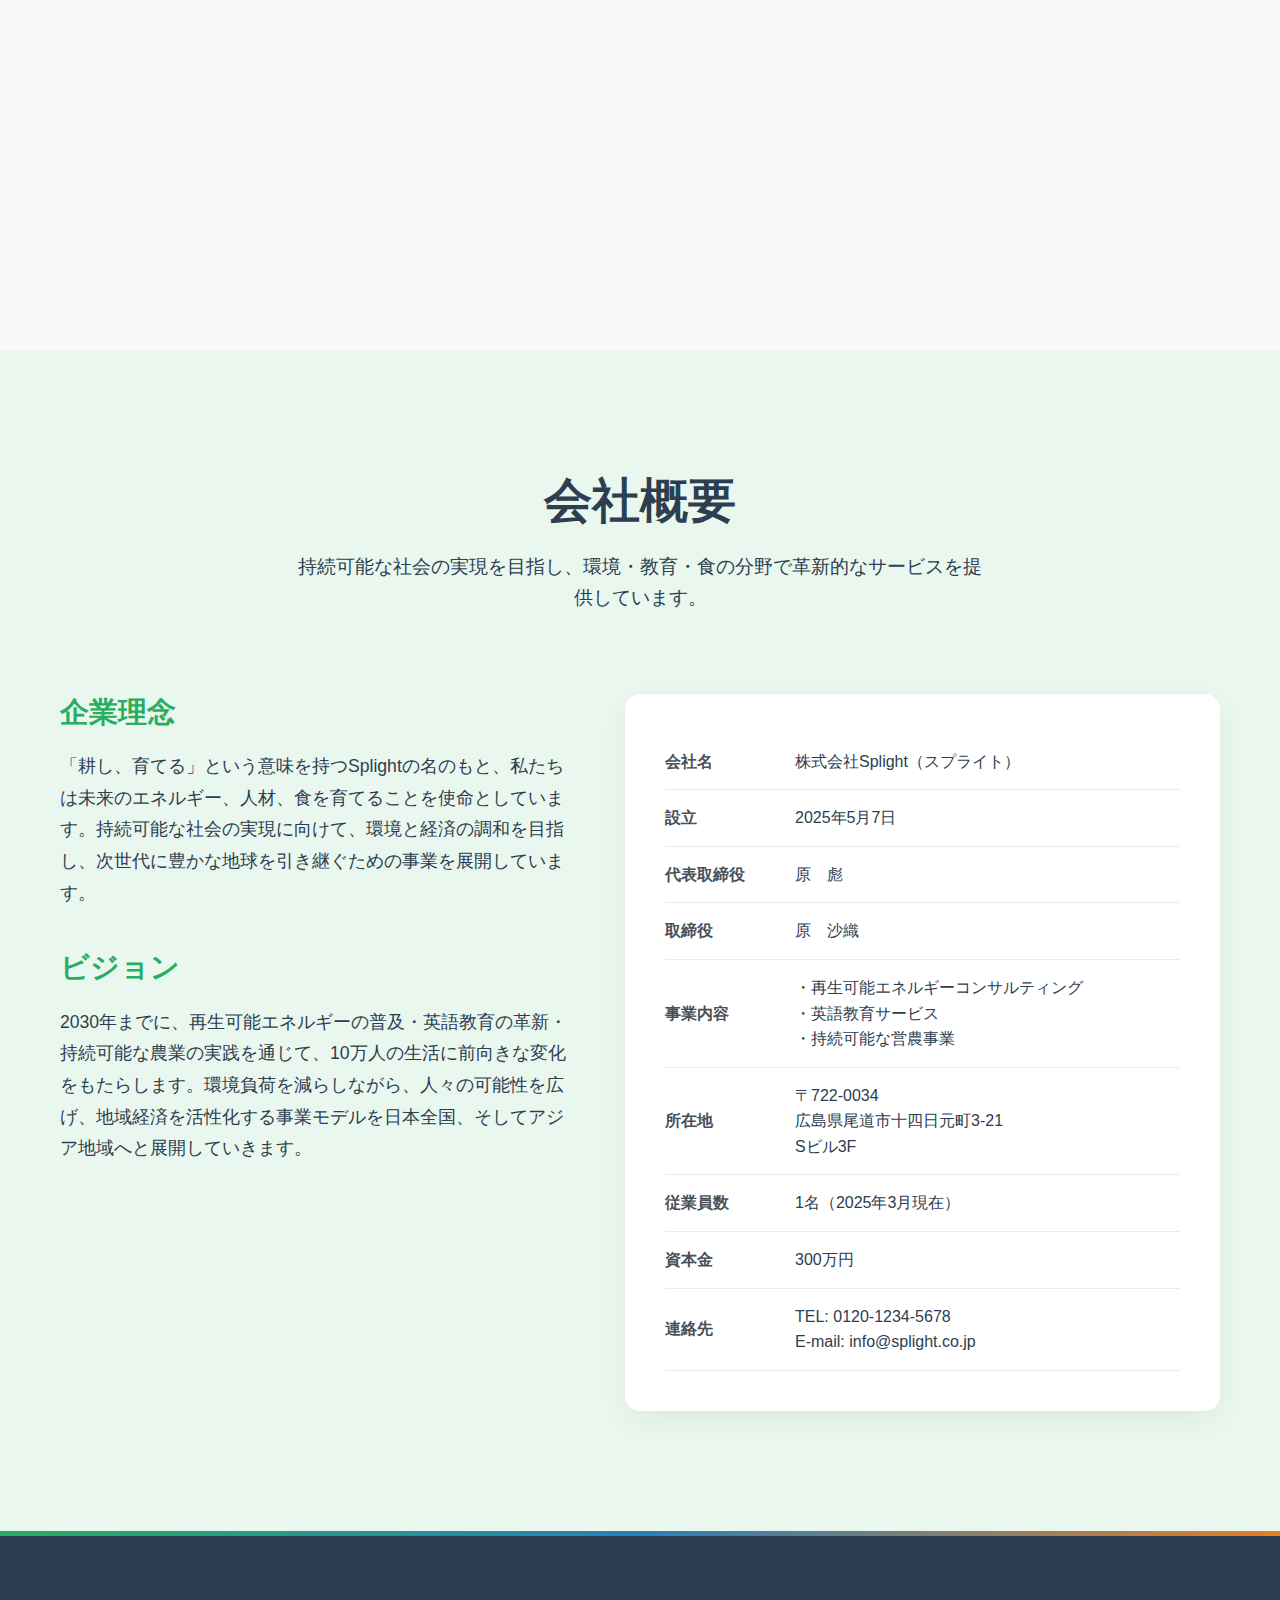
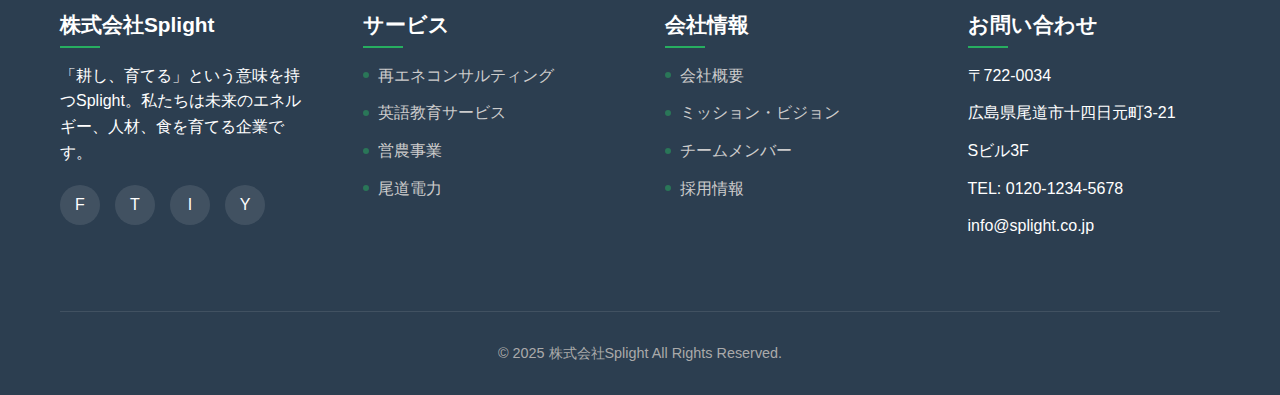
==== commit c92acfd1: "Update index.html" ====
--- a/index.html
+++ b/index.html
@@ -3,9 +3,9 @@
 <head>
     <meta charset="UTF-8">
     <meta name="viewport" content="width=device-width, initial-scale=1.0">
-    <meta name="description" content="株式会社cultivate - 持続可能な未来のために。再生可能エネルギーコンサルティング、英語教育、そして営農事業を通じて、環境と人材と食の未来を育てます。">
-    <meta name="keywords" content="cultivate, 再生可能エネルギー, コンサルティング, 太陽光発電, 風力発電, 英語教育, ビジネス英語, 子供英会話, 営農, 有機農業, 持続可能な農業">
-    <title>株式会社cultivate | 再エネ・英語・営農の複合事業</title>
+    <meta name="description" content="株式会社Splight - 持続可能な未来のために。再生可能エネルギーコンサルティング、英語教育、そして営農事業を通じて、環境と人材と食の未来を育てます。">
+    <meta name="keywords" content="Splight, 再生可能エネルギー, コンサルティング, 太陽光発電, 風力発電, 英語教育, ビジネス英語, 子供英会話, 営農, 有機農業, 持続可能な農業">
+    <title>株式会社Splight | 再エネ・英語・営農の複合事業</title>
     <script src="https://cdnjs.cloudflare.com/ajax/libs/gsap/3.11.4/gsap.min.js"></script>
     <script src="https://cdnjs.cloudflare.com/ajax/libs/gsap/3.11.4/ScrollTrigger.min.js"></script>
     <link rel="stylesheet" href="css/styles.css">
@@ -14,23 +14,23 @@
     <!-- ヘッダー -->
     <header id="header">
         <div class="container header-inner">
-            <a href="index.html" class="logo">cultivate<span>.</span></a>
-            <nav>
-                <ul id="menu">
-                    <li><a href="renewable.html">再エネコンサル</a></li>
-                    <li><a href="https://haraenglish.com/" target="_blank">英語教育</a></li>
-                    <li><a href="#farming">営農事業</a></li>
-                    <li><a href="#localpower">尾道電力</a></li>
-                    <li><a href="#company">会社概要</a></li>
-                    <li><a href="blog.html">ブログ</a></li>
-                    <li><a href="#contact">お問い合わせ</a></li>
-                </ul>
-                <div class="hamburger" id="hamburger">
-                    <span></span>
-                    <span></span>
-                    <span></span>
-                </div>
-            </nav>
+            <a href="index.html" class="logo">Splight<span>.</span></a>
+<nav>
+    <ul id="menu">
+        <li><a href="renewable.html">再エネコンサル</a></li>
+        <li><a href="https://haraenglish.com/" target="_blank">英語教育</a></li>
+        <li><a href="index.html#farming">営農事業</a></li>
+        <li><a href="index.html#localpower">尾道電力</a></li>
+        <li><a href="company.html">会社概要</a></li>
+        <li><a href="blog.html">ブログ</a></li>
+        <li><a href="contact.html">お問い合わせ</a></li>
+    </ul>
+    <div class="hamburger" id="hamburger">
+        <span></span>
+        <span></span>
+        <span></span>
+    </div>
+</nav>
         </div>
     </header>
 
@@ -331,7 +331,7 @@
             <div class="company-info-container fade-in">
                 <div class="company-vision">
                     <h3>企業理念</h3>
-                    <p>「耕し、育てる」という意味を持つcultivateの名のもと、私たちは未来のエネルギー、人材、食を育てることを使命としています。持続可能な社会の実現に向けて、環境と経済の調和を目指し、次世代に豊かな地球を引き継ぐための事業を展開しています。</p>
+                    <p>「耕し、育てる」という意味を持つSplightの名のもと、私たちは未来のエネルギー、人材、食を育てることを使命としています。持続可能な社会の実現に向けて、環境と経済の調和を目指し、次世代に豊かな地球を引き継ぐための事業を展開しています。</p>
                     
                     <h3>ビジョン</h3>
                     <p>2030年までに、再生可能エネルギーの普及・英語教育の革新・持続可能な農業の実践を通じて、10万人の生活に前向きな変化をもたらします。環境負荷を減らしながら、人々の可能性を広げ、地域経済を活性化する事業モデルを日本全国、そしてアジア地域へと展開していきます。</p>
@@ -341,7 +341,7 @@
                     <table>
                         <tr>
                             <th>会社名</th>
-                            <td>株式会社cultivate（カルティベイト）</td>
+                            <td>株式会社Splight（スプライト）</td>
                         </tr>
                         <tr>
                             <th>設立</th>
@@ -377,7 +377,7 @@
                         </tr>
                         <tr>
                             <th>連絡先</th>
-                            <td>TEL: 0120-1234-5678<br>E-mail: info@cultivate.co.jp</td>
+                            <td>TEL: 0120-1234-5678<br>E-mail: info@splight.co.jp</td>
                         </tr>
                     </table>
                 </div>
@@ -390,8 +390,8 @@
         <div class="container">
             <div class="footer-content">
                 <div class="footer-column fade-in">
-                    <h3>株式会社cultivate</h3>
-                    <p>「耕し、育てる」という意味を持つcultivate。私たちは未来のエネルギー、人材、食を育てる企業です。</p>
+                    <h3>株式会社Splight</h3>
+                    <p>「耕し、育てる」という意味を持つSplight。私たちは未来のエネルギー、人材、食を育てる企業です。</p>
                     <div class="social-links">
                         <a href="#"><span>F</span></a>
                         <a href="#"><span>T</span></a>
@@ -415,7 +415,7 @@
                     <ul>
                         <li><a href="#company">会社概要</a></li>
                         <li><a href="#">ミッション・ビジョン</a></li>
-                        <li><a href="#">チームメンバー</a></li>
+                        <li><a href="company.html#team">チームメンバー</a></li>
                         <li><a href="#">採用情報</a></li>
                     </ul>
                 </div>
@@ -427,13 +427,13 @@
                         <li>広島県尾道市十四日元町3-21</li></li>
                         <li>Sビル3F</li>
                         <li>TEL: 0120-1234-5678</li>
-                        <li>info@cultivate.co.jp</li>
+                        <li>info@splight.co.jp</li>
                     </ul>
                 </div>
             </div>
             
             <div class="copyright">
-                <p>&copy; 2025 株式会社cultivate All Rights Reserved.</p>
+                <p>&copy; 2025 株式会社Splight All Rights Reserved.</p>
             </div>
         </div>
     </footer>
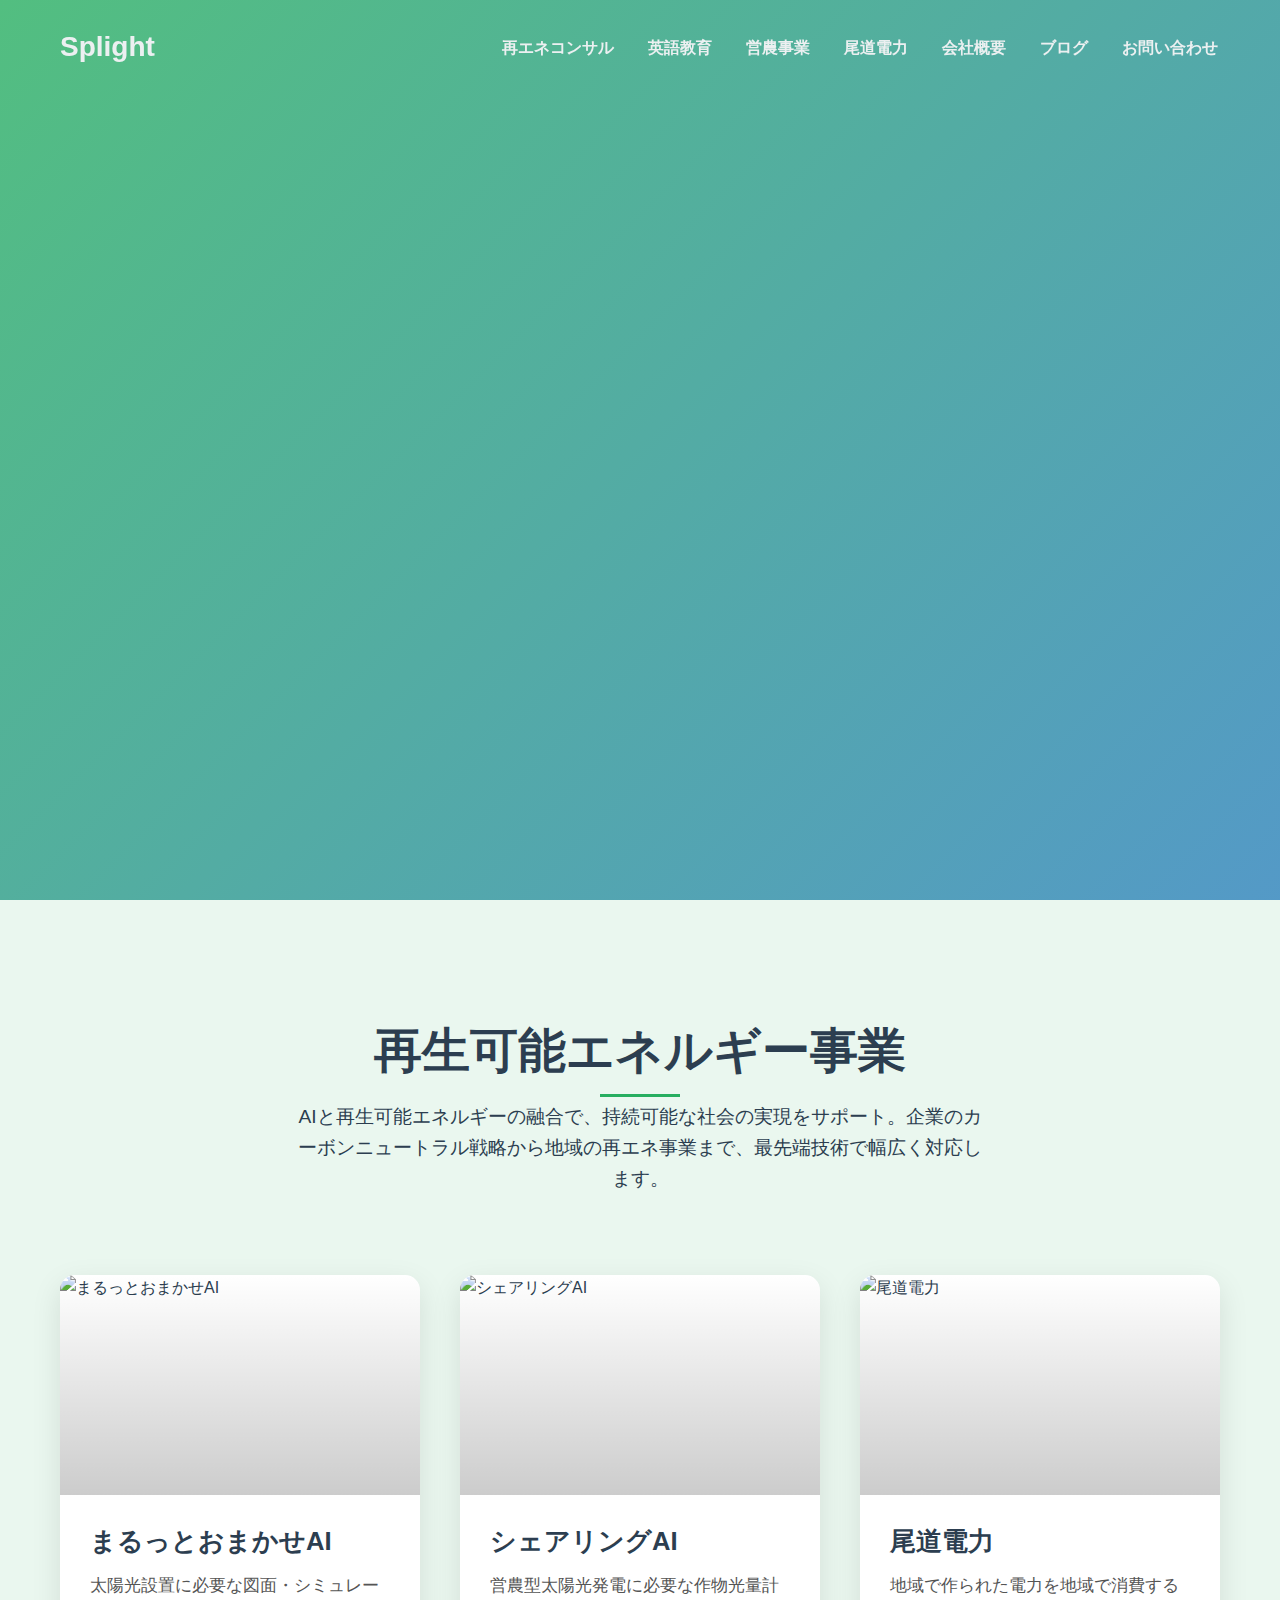
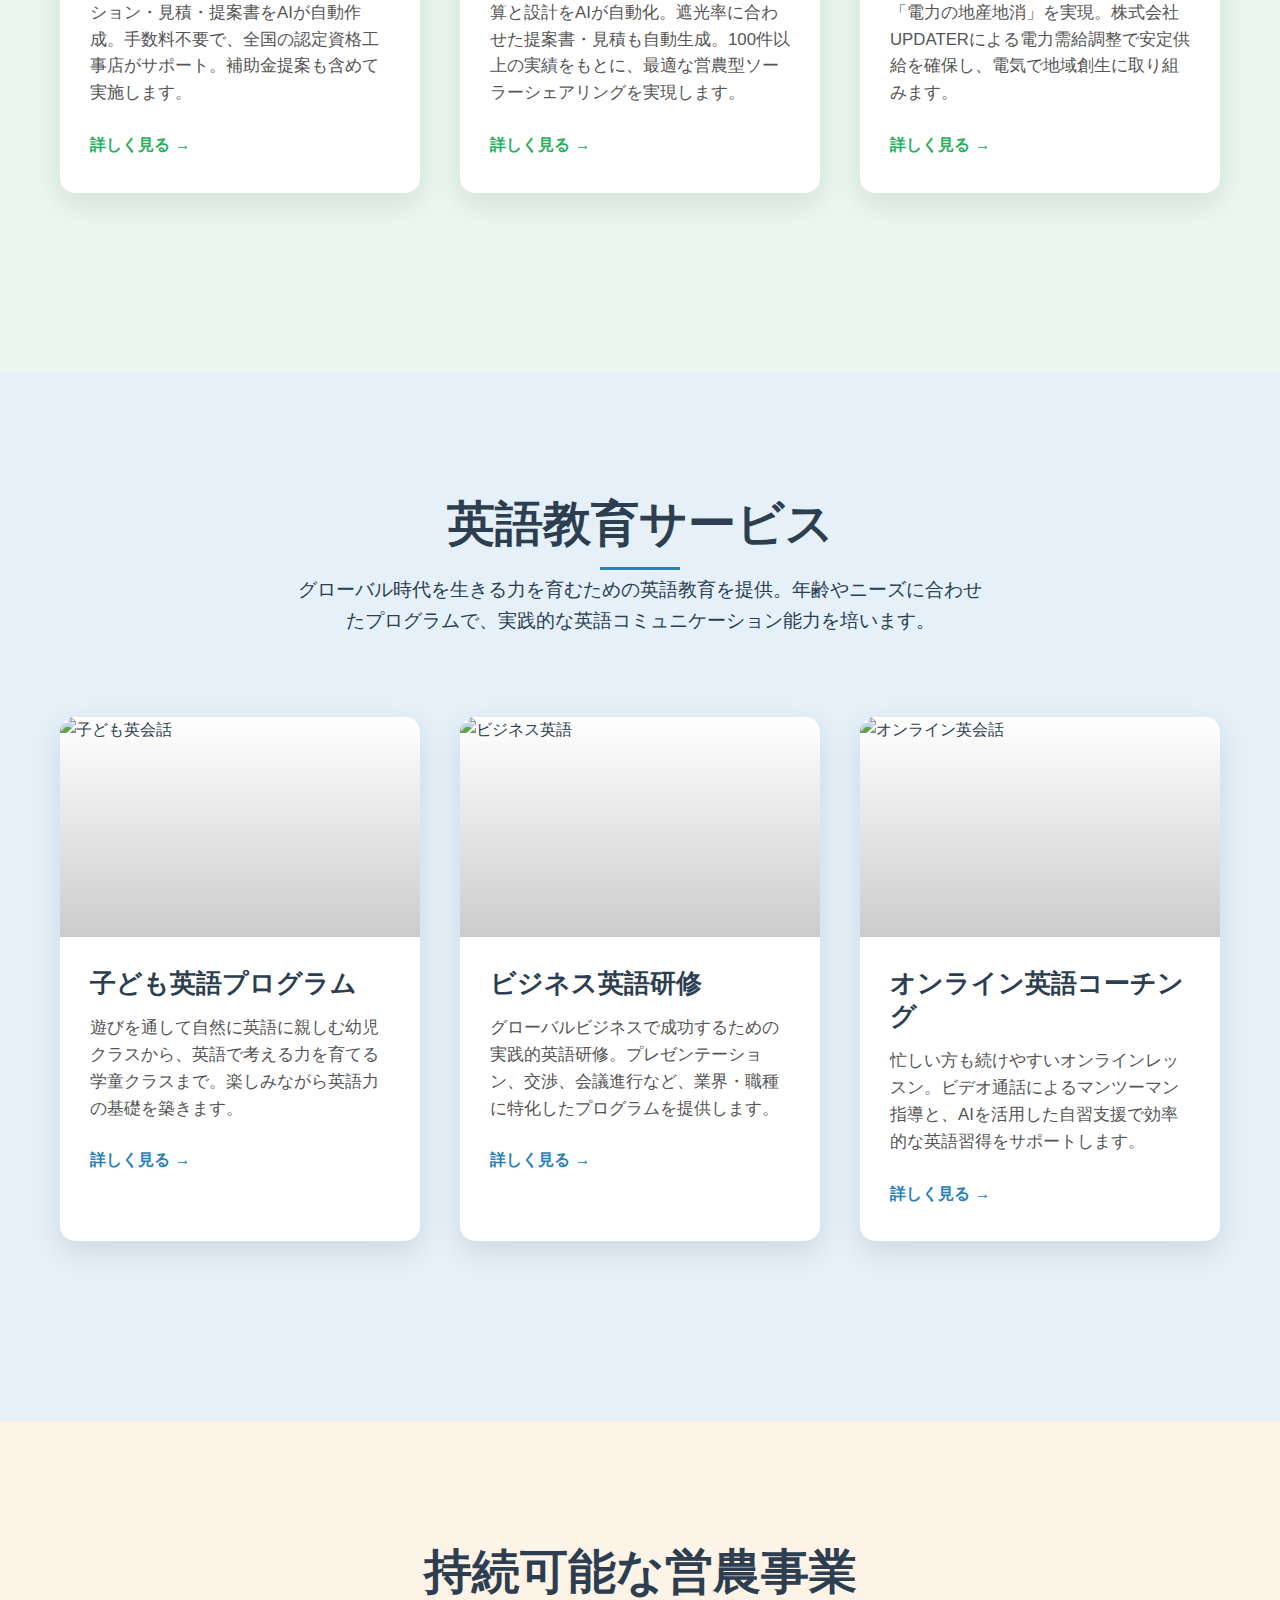
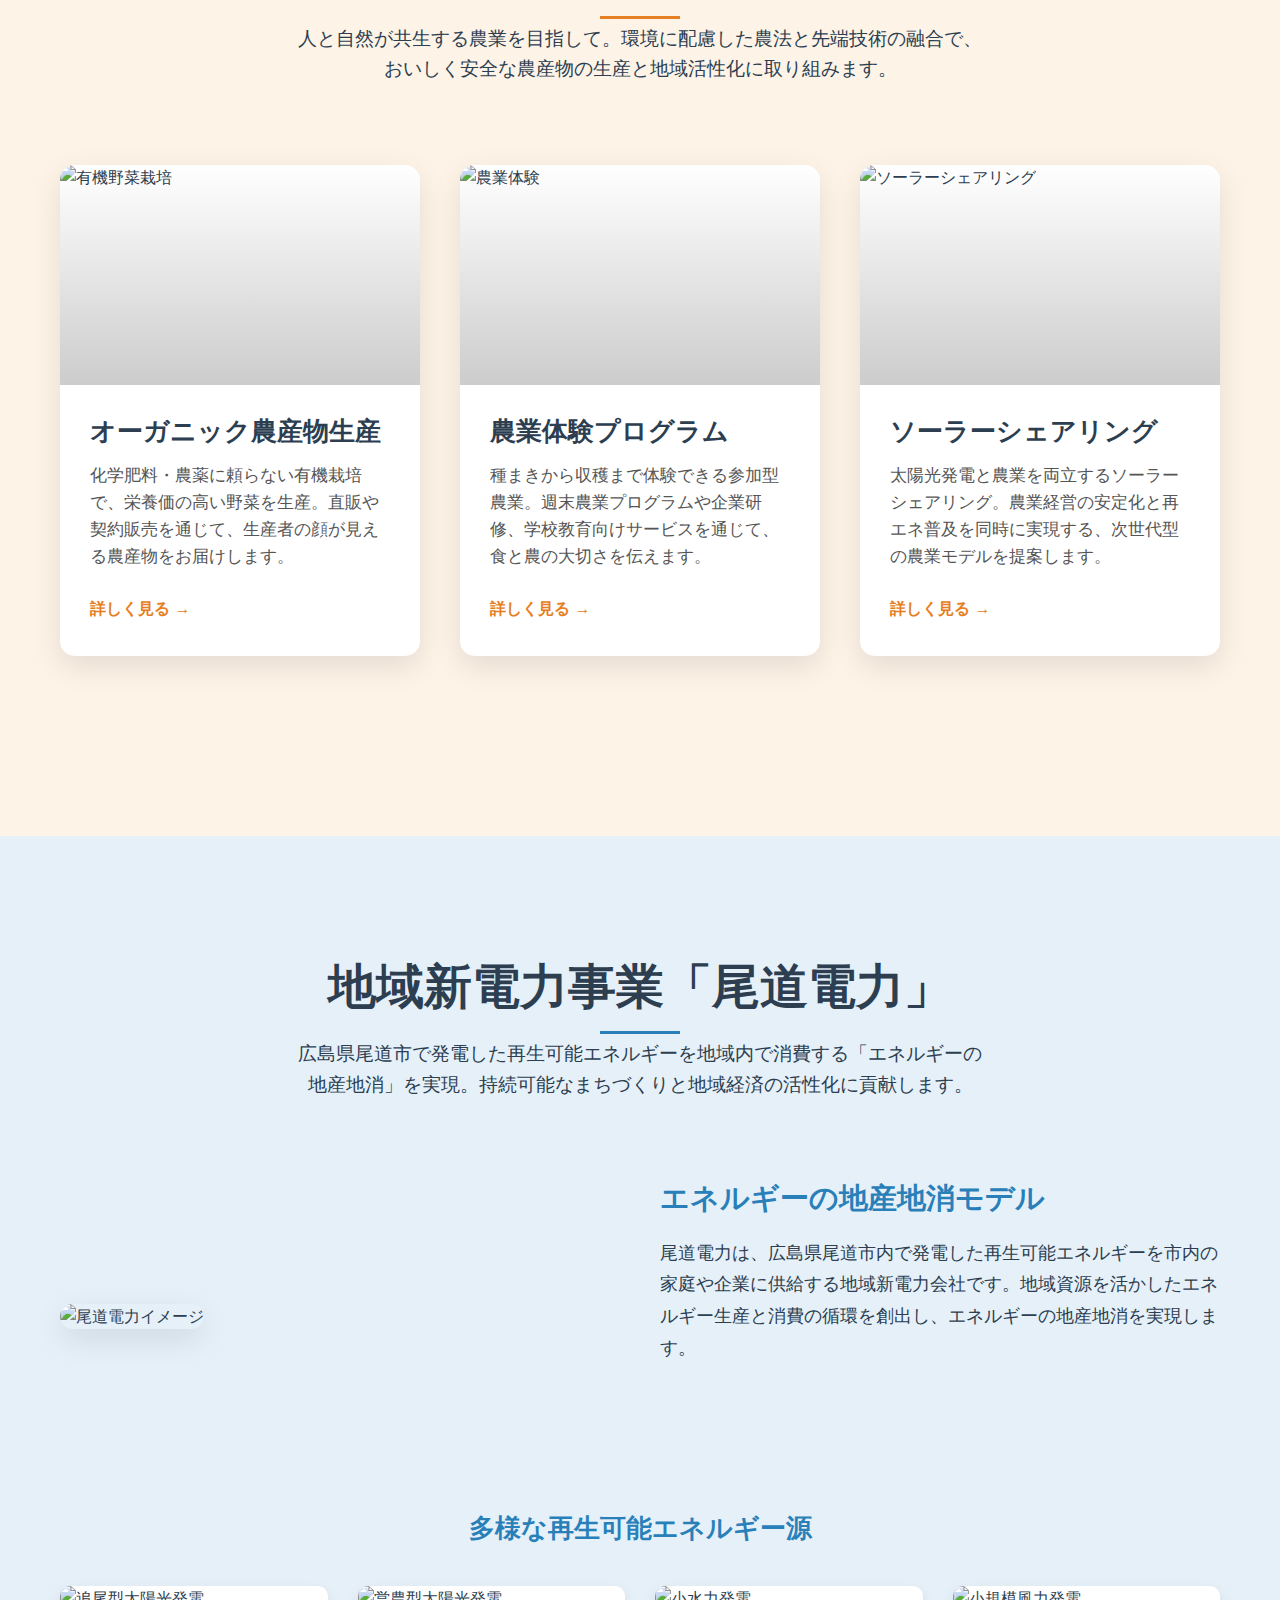
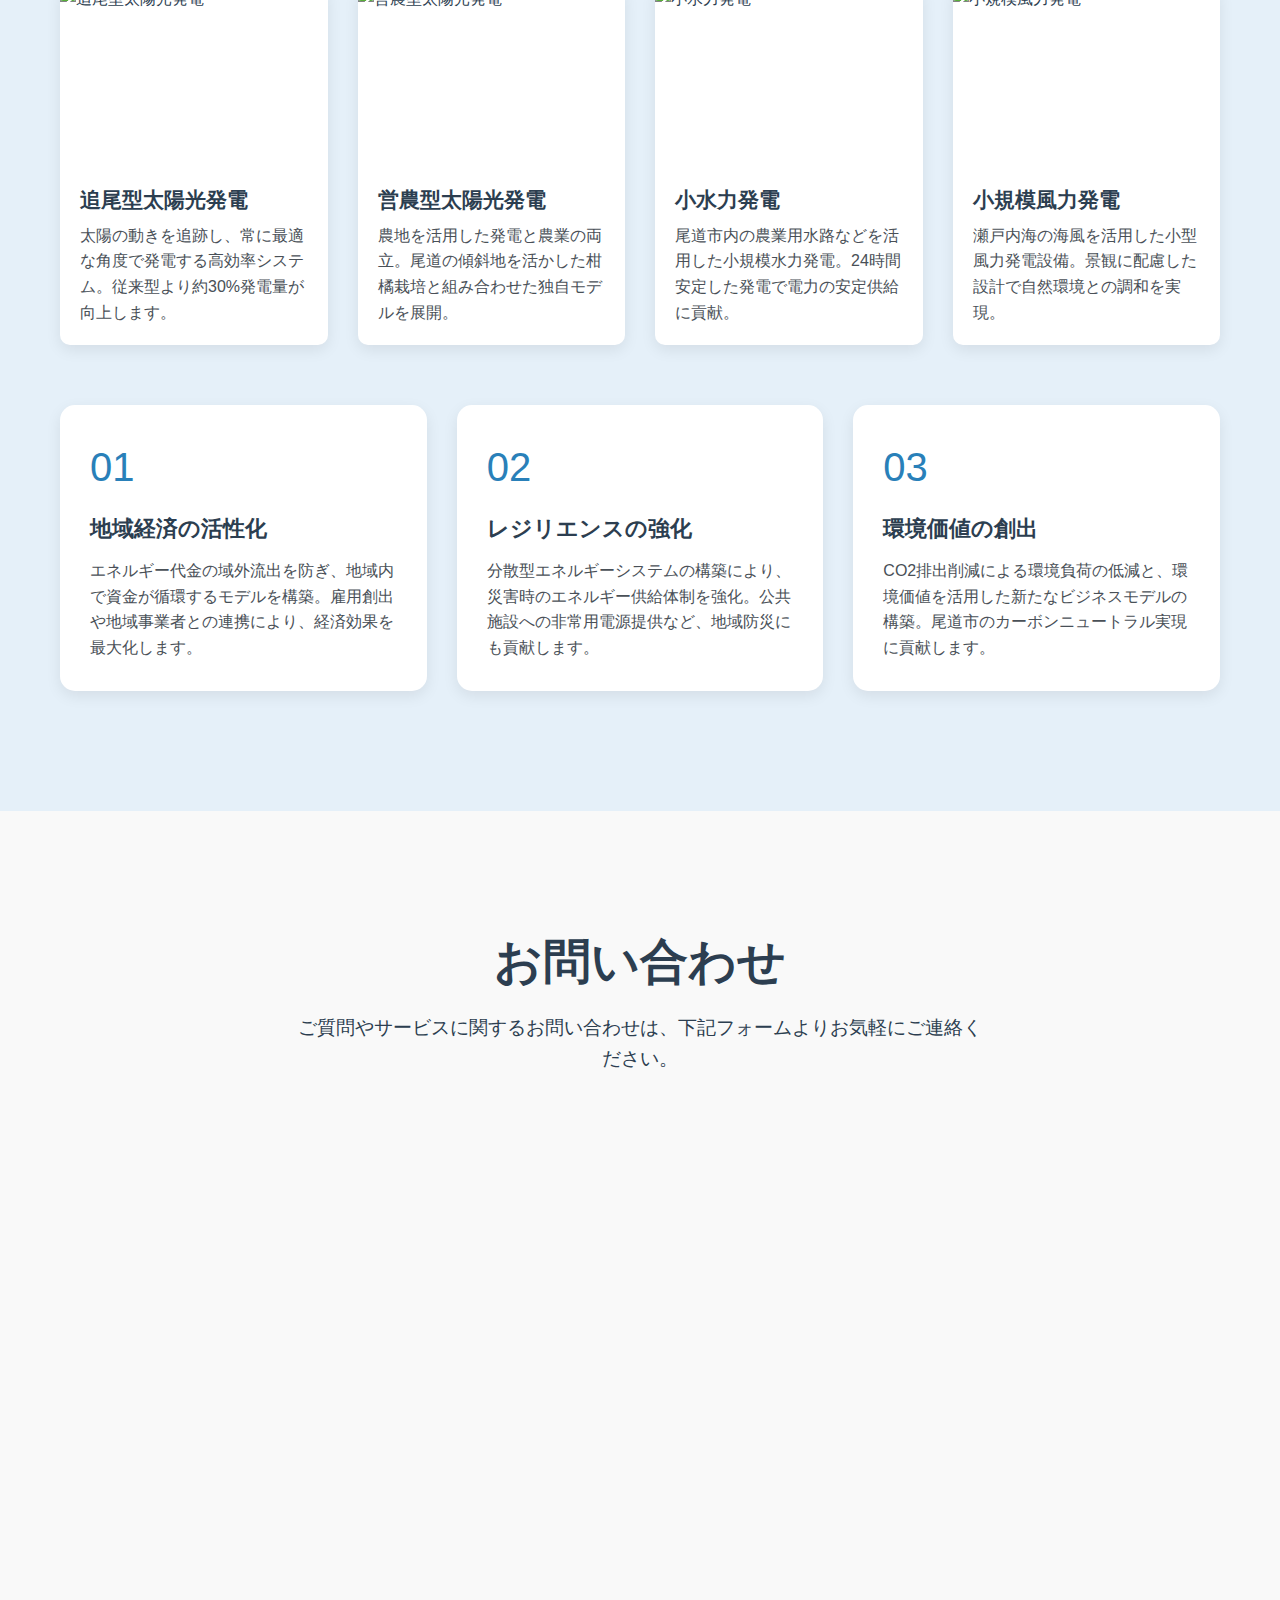
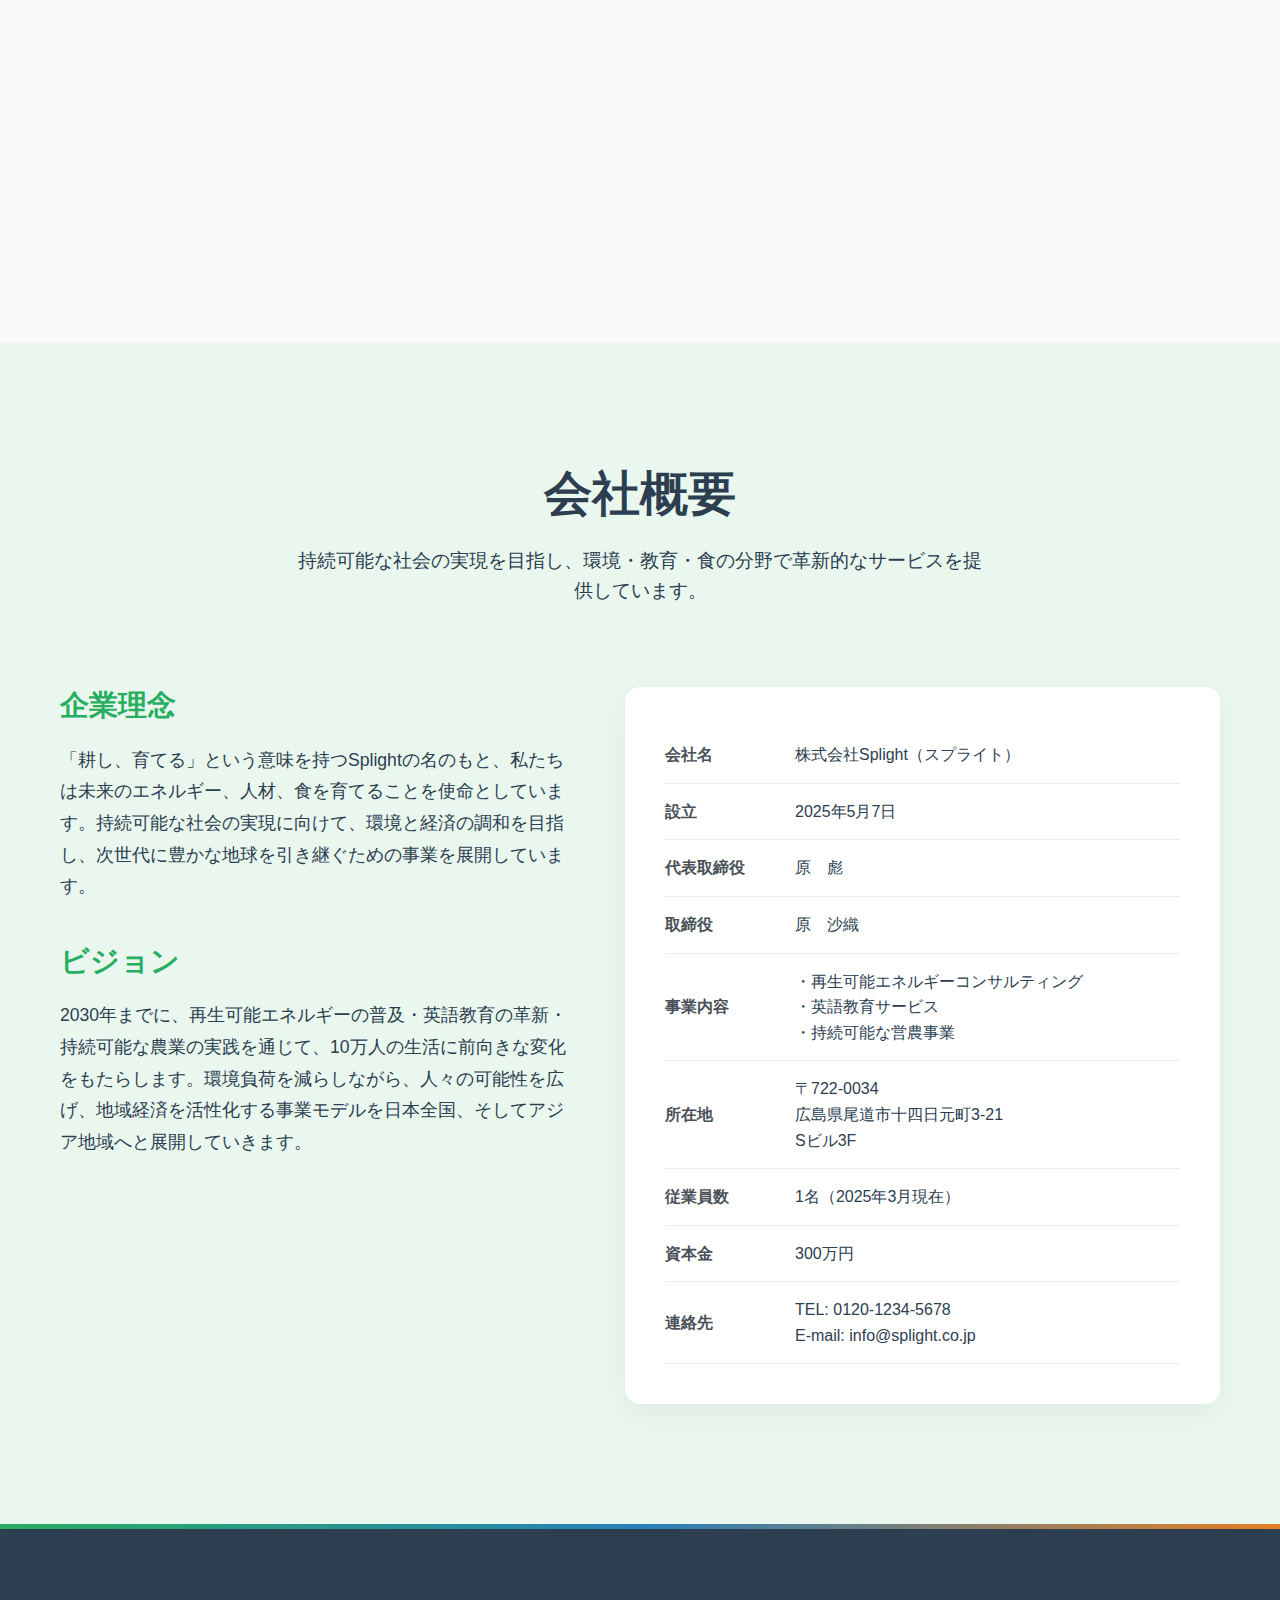
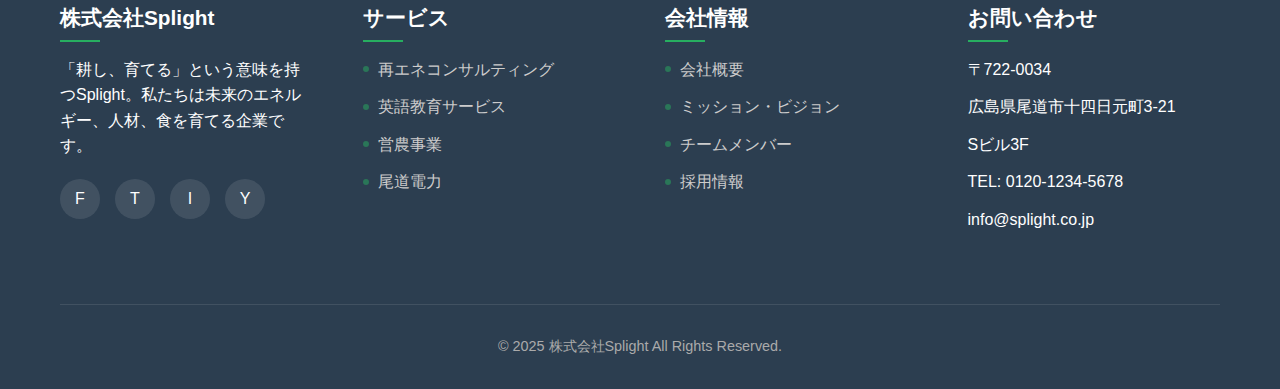
==== commit 961625a8: "Update index.html" ====
--- a/index.html
+++ b/index.html
@@ -51,42 +51,42 @@
     <div class="bg-effect"></div>
     <div class="container">
         <div class="section-header fade-in">
-            <h2 class="section-title">再生可能エネルギー</h2>
-            <p class="section-description">地球環境と経済成長の両立を目指し、最適な再エネソリューションを提案。企業のカーボンニュートラル戦略から地域の再エネ事業まで、幅広くサポートします。</p>
+            <h2 class="section-title">再生可能エネルギー事業</h2>
+            <p class="section-description">AIと再生可能エネルギーの融合で、持続可能な社会の実現をサポート。企業のカーボンニュートラル戦略から地域の再エネ事業まで、最先端技術で幅広く対応します。</p>
         </div>      
-        <!-- サービス一覧を直接divとして配置 -->
+        <!-- サービス一覧 -->
         <div class="renewable-services fade-in">
             <div class="services">
                 <div class="service-card">
                     <div class="service-image">
-                        <img src="/api/placeholder/600/400" alt="太陽光発電プロジェクト">
-                    </div>
-                    <div class="service-content">
-                        <h3 class="service-title">太陽光発電事業開発</h3>
-                        <p class="service-description">工場屋根や遊休地、農地を活用した太陽光発電の導入支援。適地調査からファイナンス、設計、施工管理まで一貫したサービスを提供します。</p>
-                        <a href="renewable.html" class="read-more">詳しく見る →</a>
-                    </div>
-                </div>
-                
-                <div class="service-card">
-                    <div class="service-image">
-                        <img src="/api/placeholder/600/400" alt="風力発電プロジェクト">
-                    </div>
-                    <div class="service-content">
-                        <h3 class="service-title">風力発電コンサルティング</h3>
-                        <p class="service-description">風況調査から許認可申請、地域との合意形成、事業計画策定まで。陸上・洋上風力発電の事業化を専門的知見でサポートします。</p>
-                        <a href="#" class="read-more">詳しく見る →</a>
-                    </div>
-                </div>
-                
-                <div class="service-card">
-                    <div class="service-image">
-                        <img src="/api/placeholder/600/400" alt="エネルギー調達戦略">
-                    </div>
-                    <div class="service-content">
-                        <h3 class="service-title">企業向けサステナビリティ戦略</h3>
-                        <p class="service-description">RE100対応やSBT目標達成に向けた再エネ調達戦略の策定。PPA、グリーン電力証書など、企業の環境価値向上に貢献します。</p>
-                        <a href="#" class="read-more">詳しく見る →</a>
+                        <img src="/api/placeholder/600/400" alt="まるっとおまかせAI">
+                    </div>
+                    <div class="service-content">
+                        <h3 class="service-title">まるっとおまかせAI</h3>
+                        <p class="service-description">太陽光設置に必要な図面・シミュレーション・見積・提案書をAIが自動作成。手数料不要で、全国の認定資格工事店がサポート。補助金提案も含めて実施します。</p>
+                        <a href="renewable.html#solutions" class="read-more">詳しく見る →</a>
+                    </div>
+                </div>
+                
+                <div class="service-card">
+                    <div class="service-image">
+                        <img src="/api/placeholder/600/400" alt="シェアリングAI">
+                    </div>
+                    <div class="service-content">
+                        <h3 class="service-title">シェアリングAI</h3>
+                        <p class="service-description">営農型太陽光発電に必要な作物光量計算と設計をAIが自動化。遮光率に合わせた提案書・見積も自動生成。100件以上の実績をもとに、最適な営農型ソーラーシェアリングを実現します。</p>
+                        <a href="renewable.html#solutions" class="read-more">詳しく見る →</a>
+                    </div>
+                </div>
+                
+                <div class="service-card">
+                    <div class="service-image">
+                        <img src="/api/placeholder/600/400" alt="尾道電力">
+                    </div>
+                    <div class="service-content">
+                        <h3 class="service-title">尾道電力</h3>
+                        <p class="service-description">地域で作られた電力を地域で消費する「電力の地産地消」を実現。株式会社UPDATERによる電力需給調整で安定供給を確保し、電気で地域創生に取り組みます。</p>
+                        <a href="index.html#localpower" class="read-more">詳しく見る →</a>
                     </div>
                 </div>
             </div>
--- a/css/styles.css
+++ b/css/styles.css
@@ -1145,3 +1145,114 @@
     opacity: 1;
     transform: translateY(0);
 }
+
+<!-- スタイル（styles.cssに追加） -->
+.energy-solutions {
+    background-color: var(--accent-light);
+    padding: 100px 0;
+}
+
+.energy-solutions-grid {
+    display: grid;
+    grid-template-columns: 1fr;
+    gap: 40px;
+    margin-top: 60px;
+}
+
+.solution-card {
+    display: flex;
+    background-color: #fff;
+    border-radius: 15px;
+    overflow: hidden;
+    box-shadow: 0 10px 30px rgba(0,0,0,0.08);
+    transition: transform 0.3s ease;
+}
+
+.solution-card:hover {
+    transform: translateY(-10px);
+}
+
+.solution-icon {
+    flex: 0 0 120px;
+    display: flex;
+    align-items: center;
+    justify-content: center;
+    background-color: var(--primary-color);
+    color: #fff;
+    font-size: 3rem;
+}
+
+.solution-content {
+    flex: 1;
+    padding: 40px;
+}
+
+.solution-content h3 {
+    font-size: 1.8rem;
+    color: var(--primary-color);
+    margin-bottom: 5px;
+}
+
+.solution-content h4 {
+    font-size: 1.2rem;
+    color: var(--gray-600);
+    margin-bottom: 20px;
+    font-weight: 500;
+}
+
+.solution-content p {
+    margin-bottom: 25px;
+    line-height: 1.7;
+    color: var(--gray-700);
+}
+
+.solution-features {
+    display: grid;
+    grid-template-columns: 1fr 1fr;
+    gap: 15px 30px;
+    margin-bottom: 30px;
+}
+
+.feature {
+    display: flex;
+    align-items: center;
+}
+
+.feature-icon {
+    color: var(--primary-color);
+    font-weight: bold;
+    margin-right: 10px;
+}
+
+.btn-solution {
+    display: inline-block;
+    padding: 12px 25px;
+    background-color: var(--primary-color);
+    color: #fff;
+    border-radius: 50px;
+    text-decoration: none;
+    font-weight: 600;
+    transition: all 0.3s ease;
+}
+
+.btn-solution:hover {
+    background-color: #219653;
+    transform: translateY(-3px);
+    box-shadow: 0 5px 15px rgba(39, 174, 96, 0.3);
+}
+
+@media (max-width: 992px) {
+    .solution-card {
+        flex-direction: column;
+    }
+    
+    .solution-icon {
+        flex: 0 0 100px;
+        width: 100%;
+    }
+    
+    .solution-features {
+        grid-template-columns: 1fr;
+    }
+}
+
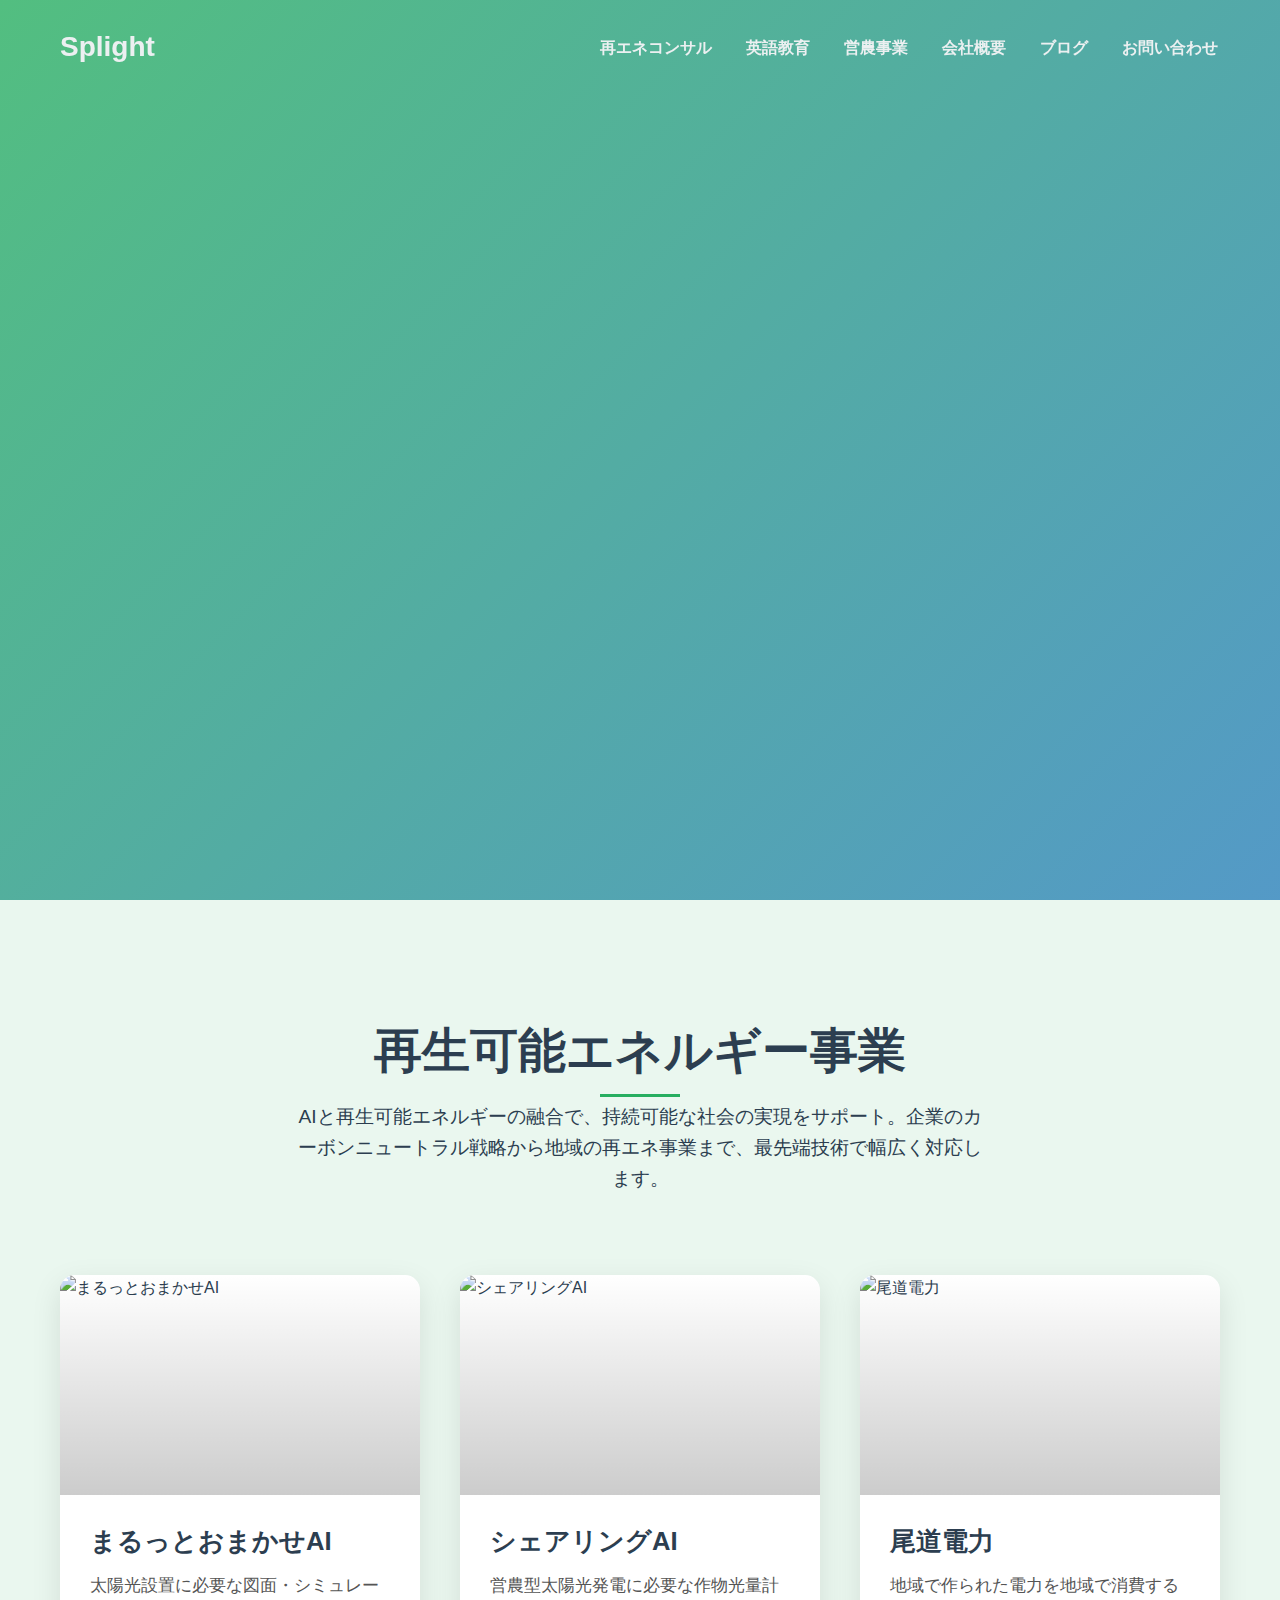
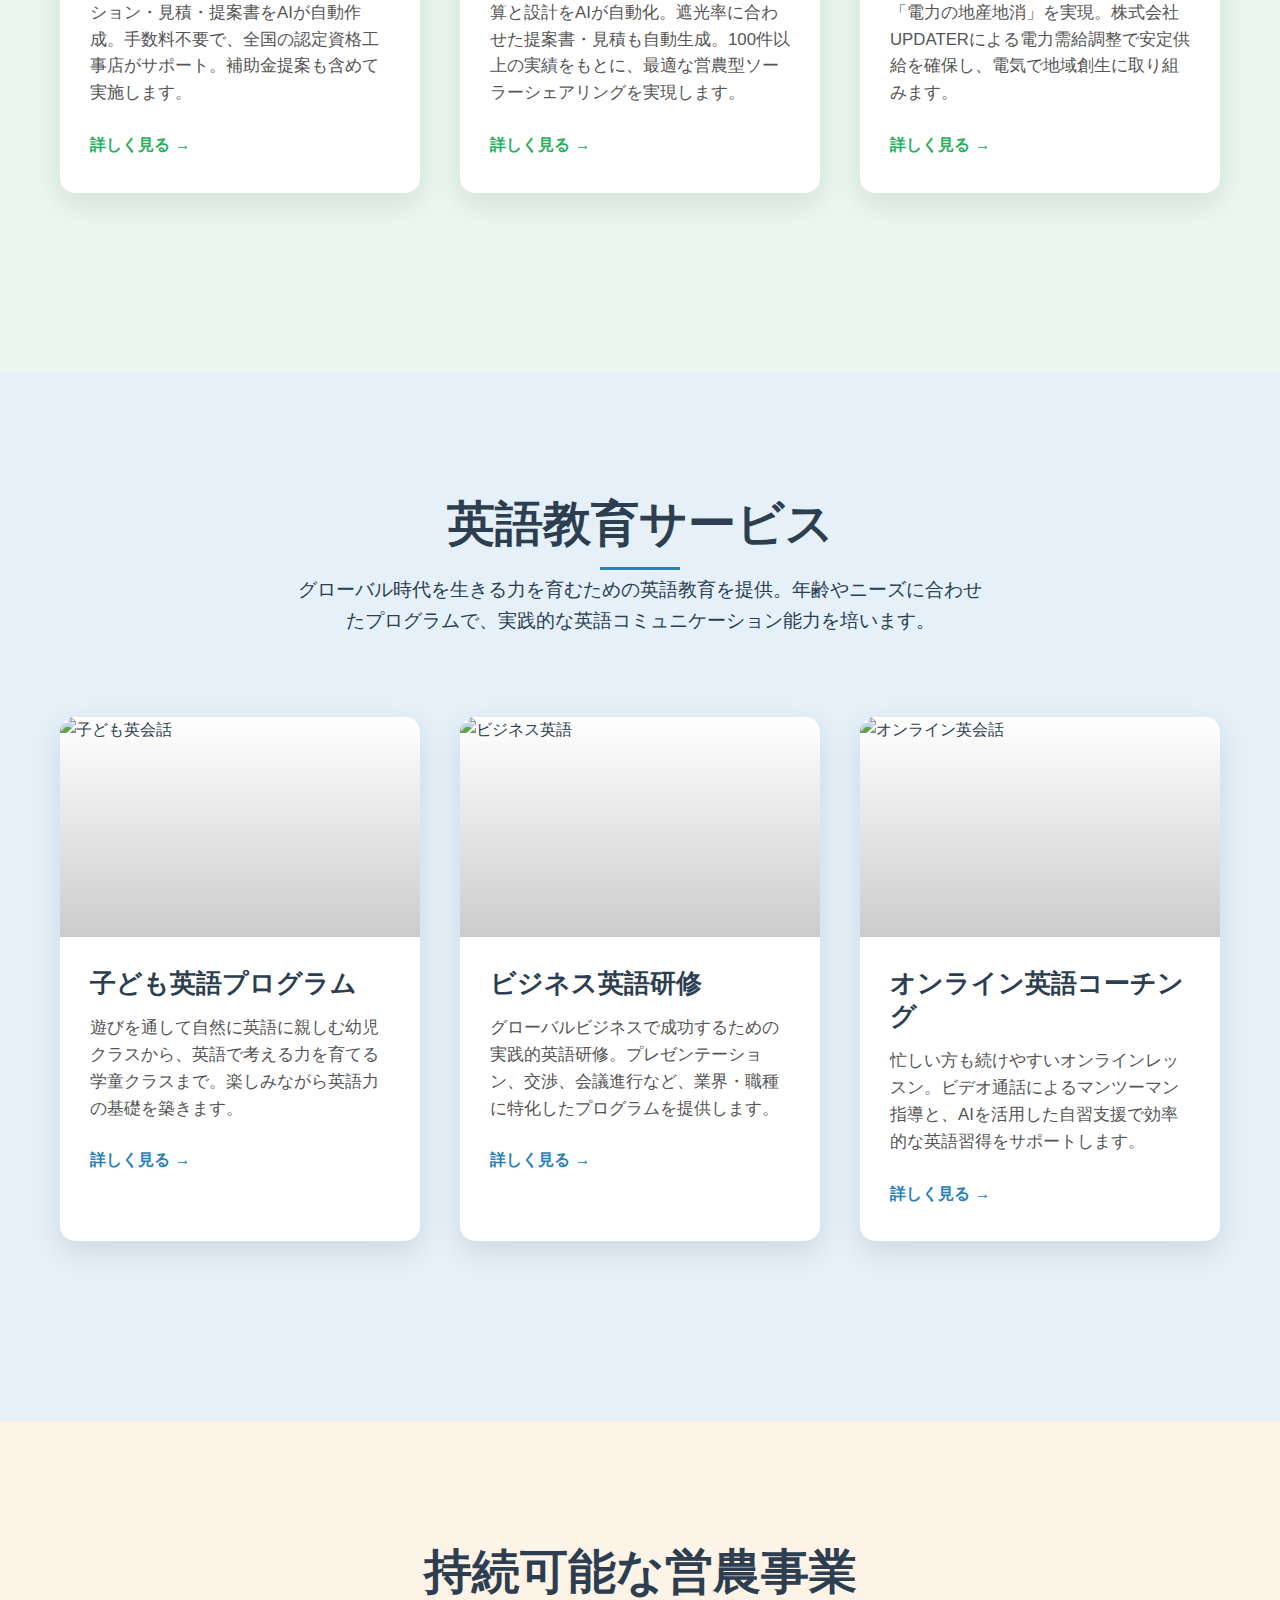
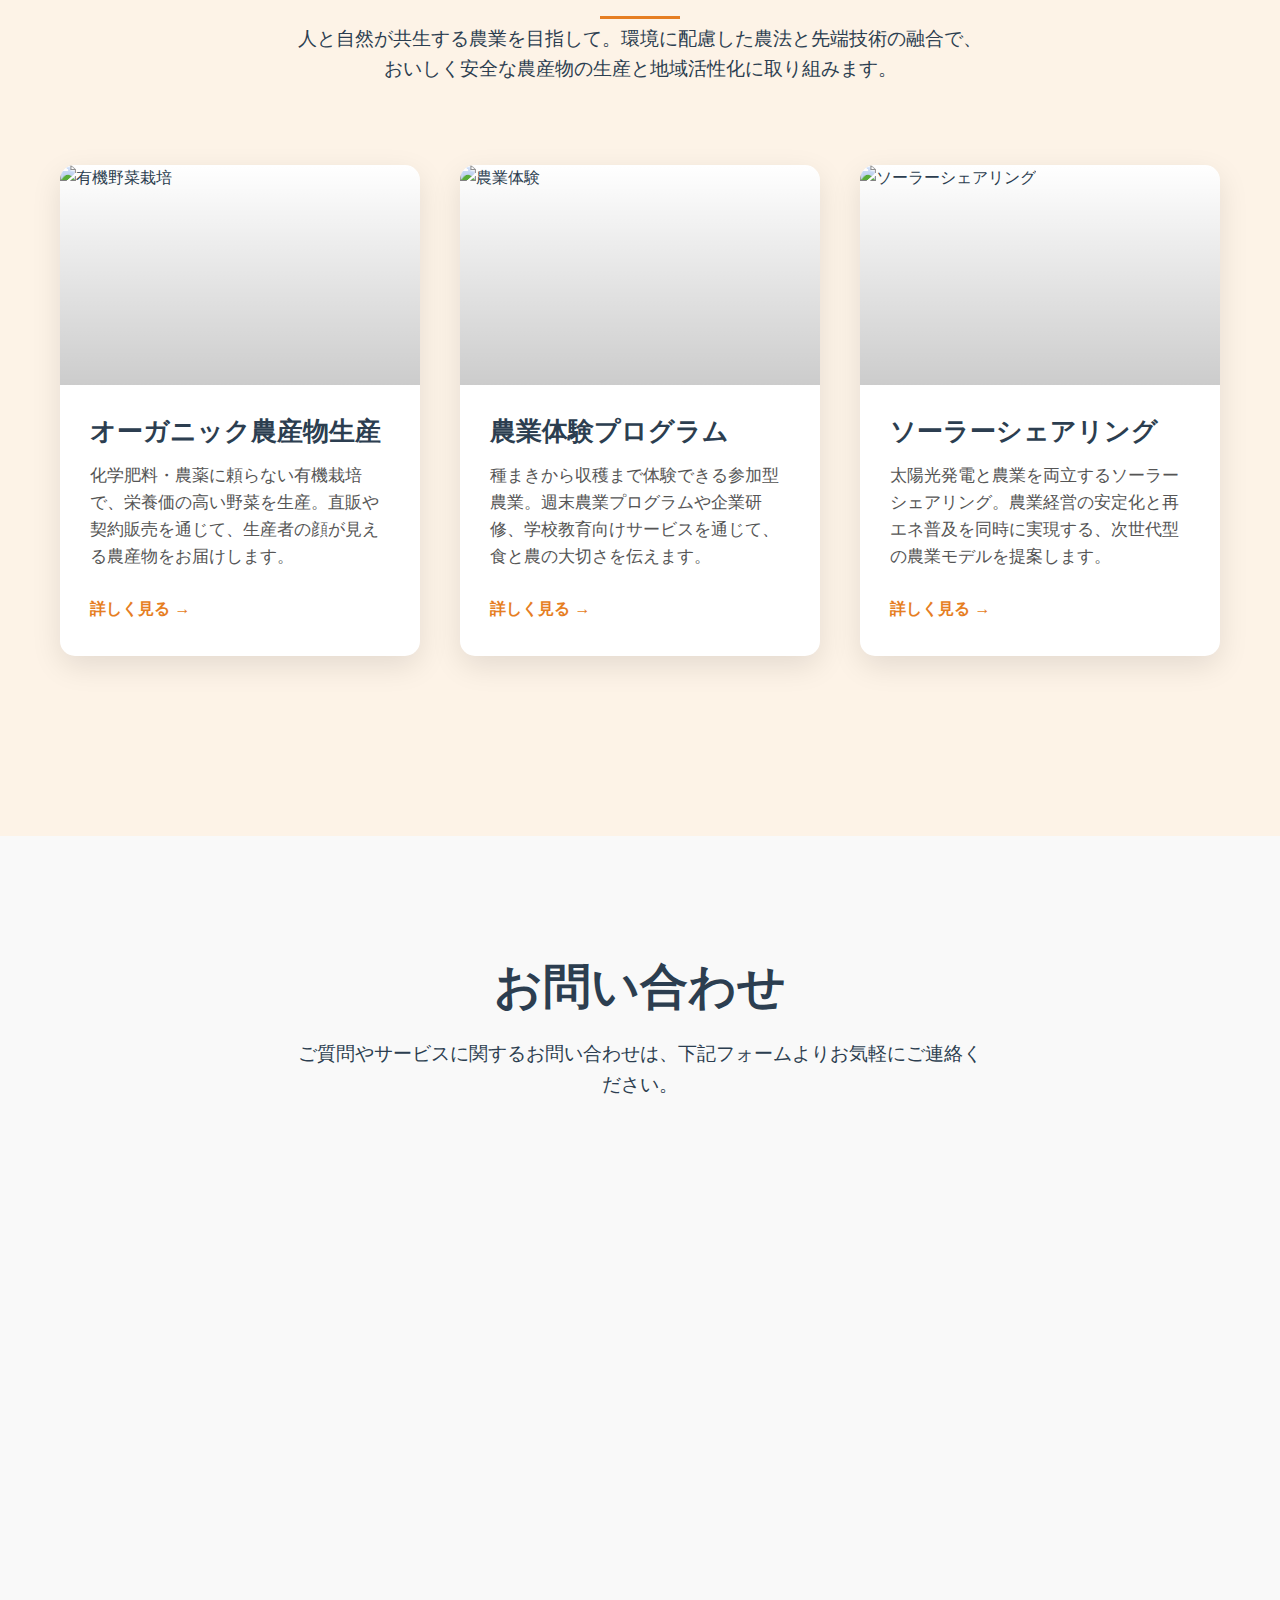
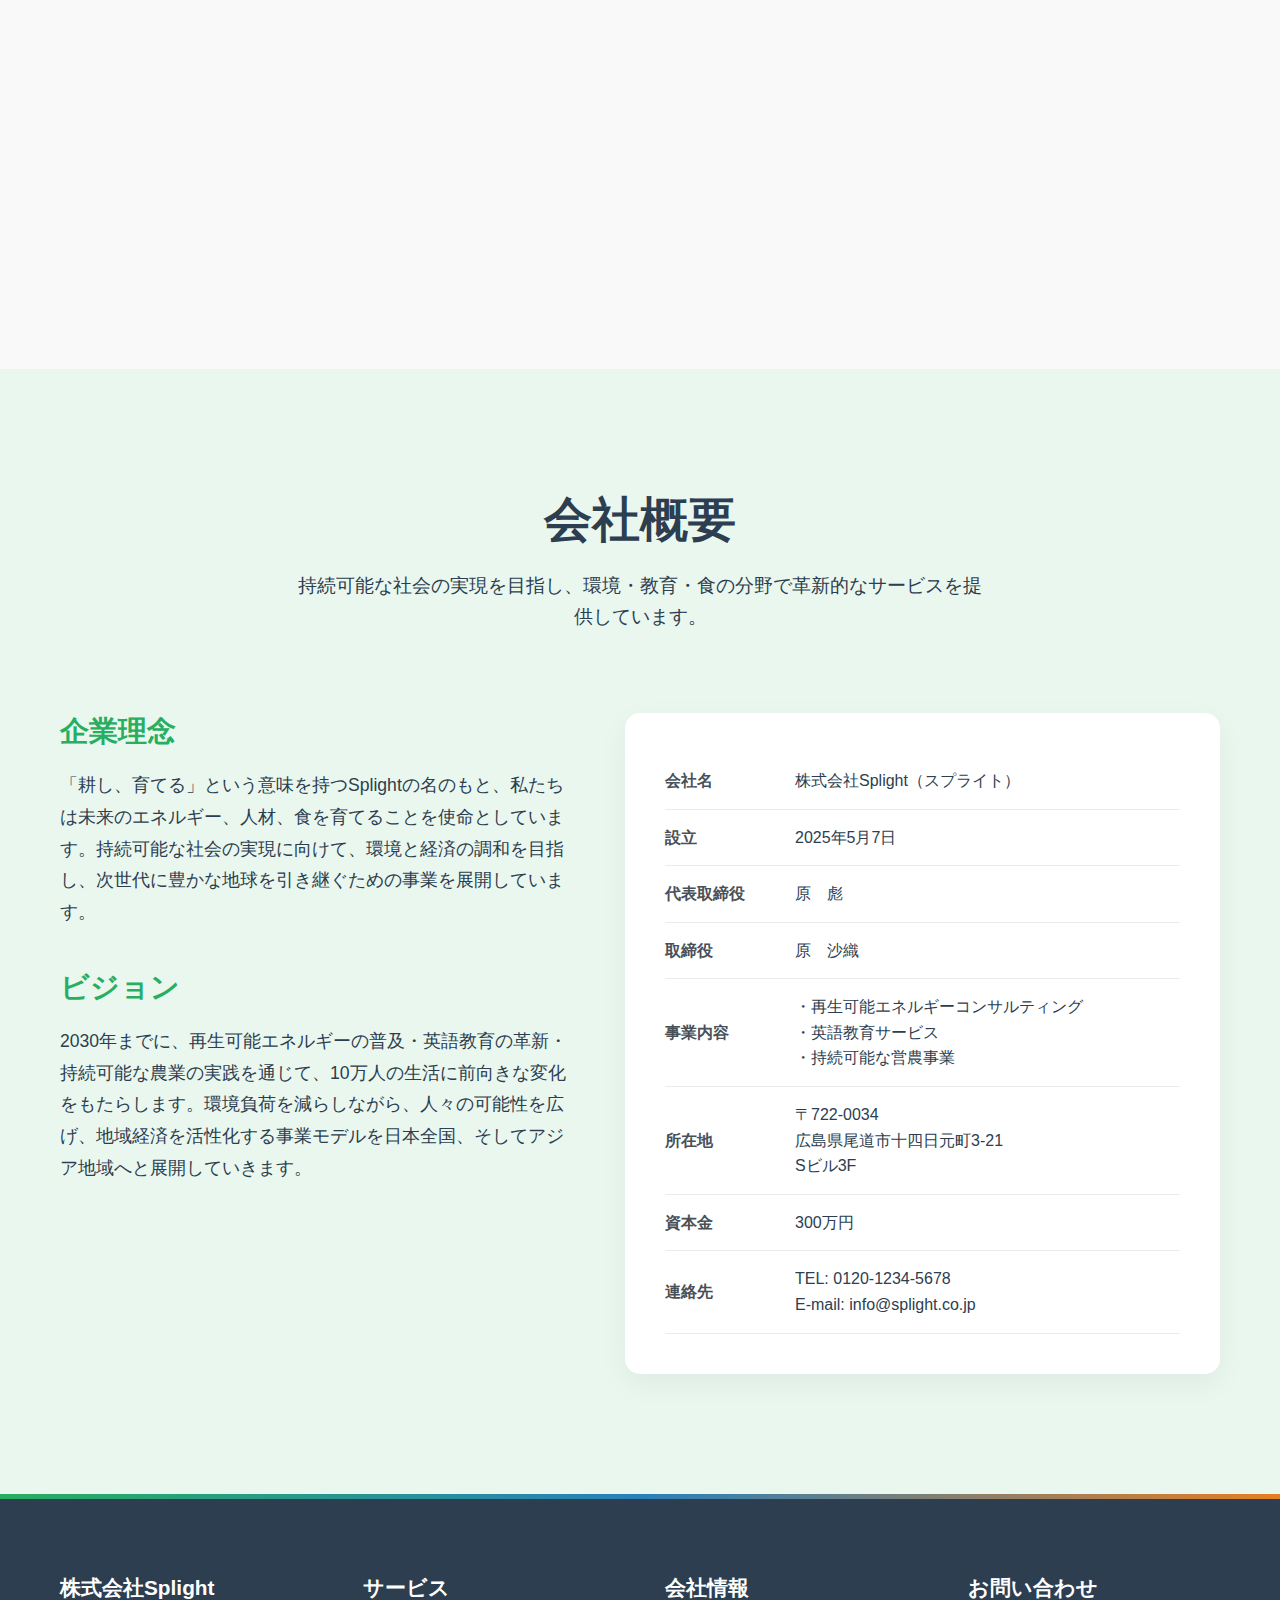
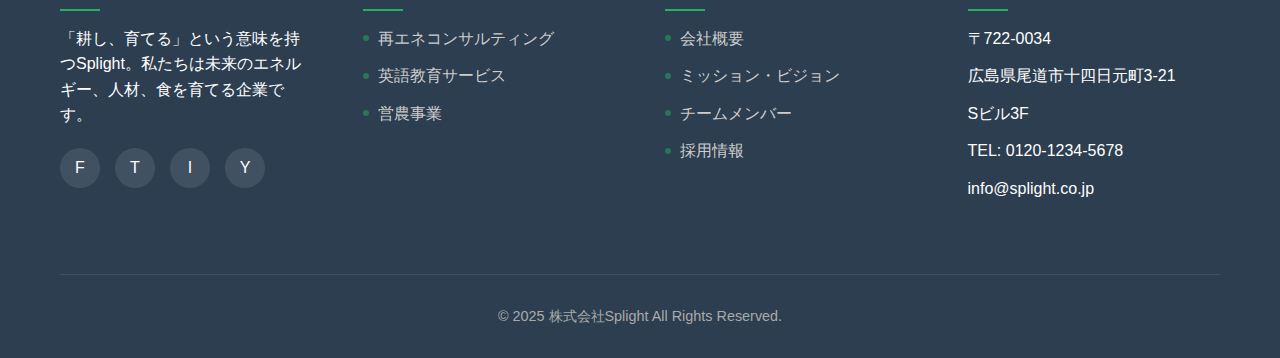
==== commit 783cc03d: "Update index.html" ====
--- a/index.html
+++ b/index.html
@@ -20,7 +20,6 @@
         <li><a href="renewable.html">再エネコンサル</a></li>
         <li><a href="https://haraenglish.com/" target="_blank">英語教育</a></li>
         <li><a href="index.html#farming">営農事業</a></li>
-        <li><a href="index.html#localpower">尾道電力</a></li>
         <li><a href="company.html">会社概要</a></li>
         <li><a href="blog.html">ブログ</a></li>
         <li><a href="contact.html">お問い合わせ</a></li>
@@ -190,98 +189,7 @@
             </div>
         </div>
     </div>
-</section>
-
-    <!-- 新電力事業 -->
-    <section id="localpower" class="section">
-        <div class="bg-effect"></div>
-        <div class="bg-effect"></div>
-        <div class="container">
-            <div class="section-header fade-in">
-                <h2 class="section-title">地域新電力事業「尾道電力」</h2>
-                <p class="section-description">広島県尾道市で発電した再生可能エネルギーを地域内で消費する「エネルギーの地産地消」を実現。持続可能なまちづくりと地域経済の活性化に貢献します。</p>
-            </div>
-            
-            <div class="local-power-content fade-in">
-                <div class="local-power-image">
-                    <img src="/api/placeholder/800/500" alt="尾道電力イメージ">
-                </div>
-                
-                <div class="local-power-text">
-                    <h3>エネルギーの地産地消モデル</h3>
-                    <p>尾道電力は、広島県尾道市内で発電した再生可能エネルギーを市内の家庭や企業に供給する地域新電力会社です。地域資源を活かしたエネルギー生産と消費の循環を創出し、エネルギーの地産地消を実現します。</p>
-                    <a href="#" class="btn btn-primary localpower-btn">詳しく見る</a>
-                </div>
-            </div>
-            
-            <div class="energy-sources fade-in">
-                <h3>多様な再生可能エネルギー源</h3>
-                
-                <div class="energy-grid">
-                    <div class="energy-item">
-                        <div class="energy-image">
-                            <img src="/api/placeholder/400/300" alt="追尾型太陽光発電">
-                        </div>
-                        <div class="energy-content">
-                            <h4>追尾型太陽光発電</h4>
-                            <p>太陽の動きを追跡し、常に最適な角度で発電する高効率システム。従来型より約30%発電量が向上します。</p>
-                        </div>
-                    </div>
-                    
-                    <div class="energy-item">
-                        <div class="energy-image">
-                            <img src="/api/placeholder/400/300" alt="営農型太陽光発電">
-                        </div>
-                        <div class="energy-content">
-                            <h4>営農型太陽光発電</h4>
-                            <p>農地を活用した発電と農業の両立。尾道の傾斜地を活かした柑橘栽培と組み合わせた独自モデルを展開。</p>
-                        </div>
-                    </div>
-                    
-                    <div class="energy-item">
-                        <div class="energy-image">
-                            <img src="/api/placeholder/400/300" alt="小水力発電">
-                        </div>
-                        <div class="energy-content">
-                            <h4>小水力発電</h4>
-                            <p>尾道市内の農業用水路などを活用した小規模水力発電。24時間安定した発電で電力の安定供給に貢献。</p>
-                        </div>
-                    </div>
-                    
-                    <div class="energy-item">
-                        <div class="energy-image">
-                            <img src="/api/placeholder/400/300" alt="小規模風力発電">
-                        </div>
-                        <div class="energy-content">
-                            <h4>小規模風力発電</h4>
-                            <p>瀬戸内海の海風を活用した小型風力発電設備。景観に配慮した設計で自然環境との調和を実現。</p>
-                        </div>
-                    </div>
-                </div>
-            </div>
-            
-            <div class="benefits-grid fade-in">
-                <div class="benefit-card">
-                    <div class="benefit-number">01</div>
-                    <h4>地域経済の活性化</h4>
-                    <p>エネルギー代金の域外流出を防ぎ、地域内で資金が循環するモデルを構築。雇用創出や地域事業者との連携により、経済効果を最大化します。</p>
-                </div>
-                
-                <div class="benefit-card">
-                    <div class="benefit-number">02</div>
-                    <h4>レジリエンスの強化</h4>
-                    <p>分散型エネルギーシステムの構築により、災害時のエネルギー供給体制を強化。公共施設への非常用電源提供など、地域防災にも貢献します。</p>
-                </div>
-                
-                <div class="benefit-card">
-                    <div class="benefit-number">03</div>
-                    <h4>環境価値の創出</h4>
-                    <p>CO2排出削減による環境負荷の低減と、環境価値を活用した新たなビジネスモデルの構築。尾道市のカーボンニュートラル実現に貢献します。</p>
-                </div>
-            </div>
-        </div>
-    </section>
-
+</section>          
     <!-- お問い合わせ -->
     <section id="contact" class="section">
         <div class="container">
@@ -366,10 +274,6 @@
                         <tr>
                             <th>所在地</th>
                             <td>〒722-0034<br>広島県尾道市十四日元町3-21<br> Sビル3F</td>
-                        </tr>
-                        <tr>
-                            <th>従業員数</th>
-                            <td>1名（2025年3月現在）</td>
                         </tr>
                         <tr>
                             <th>資本金</th>
@@ -406,7 +310,6 @@
                         <li><a href="renewable.html">再エネコンサルティング</a></li>
                         <li><a href="https://haraenglish.com/" target="_blank">英語教育サービス</a></li>
                         <li><a href="#farming">営農事業</a></li>
-                        <li><a href="#localpower">尾道電力</a></li>
                     </ul>
                 </div>
                 
--- a/css/styles.css
+++ b/css/styles.css
@@ -116,6 +116,8 @@
     font-weight: 800;
     color: var(--light-text);
     transition: all 0.3s ease;
+    text-decoration: none;
+    display: inline-block;
 }
 
 .logo span {
@@ -509,6 +511,11 @@
     height: 200px;
     bottom: 20%;
     left: -50px;
+}
+.renewable-hero {
+    background: linear-gradient(135deg, rgba(39, 174, 96, 0.9), rgba(41, 128, 185, 0.9)), url('/api/placeholder/1920/1080');
+    background-size: cover;
+    background-position: center;
 }
 
 /* 英語教育事業 */
@@ -999,6 +1006,213 @@
     color: #AAA;
 }
 
+/* 各セクションのサービス表示を確保 */
+.renewable-services, 
+.english-services, 
+.farming-services {
+    margin: 20px 0 60px;
+    width: 100%;
+    display: block;
+}
+
+/* アニメーションの修正 */
+.fade-in {
+    opacity: 1;
+    transform: translateY(0);
+}
+
+.fade-in.active {
+    opacity: 1;
+    transform: translateY(0);
+}
+
+/* 会社名の由来セクション */
+.company-name-origin {
+    background-color: #fff;
+    border-radius: 15px;
+    padding: 30px;
+    margin: 30px 0;
+    box-shadow: 0 5px 20px rgba(0,0,0,0.05);
+    border-left: 5px solid var(--primary-color);
+}
+
+.company-name-origin h3 {
+    color: var(--primary-color);
+    margin-bottom: 15px;
+    font-size: 1.4rem;
+}
+
+.company-name-origin p {
+    line-height: 1.7;
+    margin-bottom: 15px;
+}
+
+.company-name-origin strong {
+    color: var(--dark-text);
+}
+
+/* エネルギーソリューションセクション */
+.energy-solutions {
+    background-color: var(--accent-light);
+    padding: 100px 0;
+}
+
+.energy-solutions-grid {
+    display: grid;
+    grid-template-columns: 1fr;
+    gap: 40px;
+    margin-top: 60px;
+}
+
+.solution-card {
+    display: flex;
+    background-color: #fff;
+    border-radius: 15px;
+    overflow: hidden;
+    box-shadow: 0 10px 30px rgba(0,0,0,0.08);
+    transition: transform 0.3s ease;
+}
+
+.solution-card:hover {
+    transform: translateY(-10px);
+}
+
+.solution-icon {
+    flex: 0 0 120px;
+    display: flex;
+    align-items: center;
+    justify-content: center;
+    background-color: var(--primary-color);
+    color: #fff;
+    font-size: 3rem;
+}
+
+.solution-content {
+    flex: 1;
+    padding: 40px;
+}
+
+.solution-content h3 {
+    font-size: 1.8rem;
+    color: var(--primary-color);
+    margin-bottom: 5px;
+}
+
+.solution-content h4 {
+    font-size: 1.2rem;
+    color: var(--gray-600);
+    margin-bottom: 20px;
+    font-weight: 500;
+}
+
+.solution-content p {
+    margin-bottom: 25px;
+    line-height: 1.7;
+    color: var(--gray-700);
+}
+
+.solution-features {
+    display: grid;
+    grid-template-columns: 1fr 1fr;
+    gap: 15px 30px;
+    margin-bottom: 30px;
+}
+
+.feature {
+    display: flex;
+    align-items: center;
+}
+
+.feature-icon {
+    color: var(--primary-color);
+    font-weight: bold;
+    margin-right: 10px;
+}
+
+.btn-solution {
+    display: inline-block;
+    padding: 12px 25px;
+    background-color: var(--primary-color);
+    color: #fff;
+    border-radius: 50px;
+    text-decoration: none;
+    font-weight: 600;
+    transition: all 0.3s ease;
+}
+
+.btn-solution:hover {
+    background-color: #219653;
+    transform: translateY(-3px);
+    box-shadow: 0 5px 15px rgba(39, 174, 96, 0.3);
+}
+
+/* チームメンバー紹介の強化スタイル */
+.team-member .team-role {
+    padding: 5px 15px;
+    background-color: var(--primary-color);
+    color: white;
+    border-radius: 20px;
+    display: inline-block;
+    margin-bottom: 20px;
+}
+
+.team-member .team-specialty {
+    color: var(--gray-600);
+    font-style: italic;
+    margin-bottom: 15px;
+    display: block;
+}
+
+.team-member .team-bio {
+    position: relative;
+    padding-left: 20px;
+    border-left: 3px solid var(--accent-light);
+}
+
+/* AIによるソリューションを強調するスタイル */
+.ai-powered {
+    position: relative;
+    overflow: hidden;
+}
+
+.ai-powered::before {
+    content: "AI";
+    position: absolute;
+    top: 15px;
+    right: -25px;
+    background-color: var(--primary-color);
+    color: white;
+    padding: 5px 30px;
+    font-weight: bold;
+    transform: rotate(45deg);
+    font-size: 0.8rem;
+    box-shadow: 0 2px 5px rgba(0,0,0,0.2);
+    z-index: 1;
+}
+
+/* カスタムリスト */
+.feature-list {
+    list-style: none;
+    padding: 0;
+    margin: 20px 0;
+}
+
+.feature-list li {
+    position: relative;
+    padding-left: 30px;
+    margin-bottom: 15px;
+    line-height: 1.6;
+}
+
+.feature-list li::before {
+    content: "✓";
+    position: absolute;
+    left: 0;
+    top: 0;
+    color: var(--primary-color);
+    font-weight: bold;
+}
+
 /* レスポンシブ設計 */
 @media (max-width: 992px) {
     .hero h1 {
@@ -1015,6 +1229,19 @@
     
     nav ul {
         gap: 15px;
+    }
+    
+    .solution-card {
+        flex-direction: column;
+    }
+    
+    .solution-icon {
+        flex: 0 0 100px;
+        width: 100%;
+    }
+    
+    .solution-features {
+        grid-template-columns: 1fr;
     }
 }
 
@@ -1097,162 +1324,8 @@
     .service-image {
         height: 180px;
     }
-    /* styles.cssに追加 */
-a.logo {
-    text-decoration: none;
-    color: inherit;
-    display: inline-block;
-}
     
     .footer-content {
         gap: 30px;
     }
 }
-/* 各セクションのサービス表示を確保 */
-.renewable-services, 
-.english-services, 
-.farming-services {
-    margin: 20px 0 60px;
-    width: 100%;
-    display: block;
-}
-
-/* サービスカードの表示を確保 */
-.services {
-    display: grid;
-    grid-template-columns: repeat(auto-fit, minmax(330px, 1fr));
-    gap: 40px;
-}
-
-.service-card {
-    display: flex;
-    flex-direction: column;
-    background-color: #FFF;
-    border-radius: 15px;
-    overflow: hidden;
-    box-shadow: 0 10px 30px rgba(0, 0, 0, 0.1);
-    transition: all 0.5s cubic-bezier(0.25, 0.46, 0.45, 0.94);
-    height: 100%;
-}
-
-/* アニメーションの修正 */
-.fade-in {
-    opacity: 1;
-    transform: translateY(0);
-}
-
-.fade-in.active {
-    opacity: 1;
-    transform: translateY(0);
-}
-
-<!-- スタイル（styles.cssに追加） -->
-.energy-solutions {
-    background-color: var(--accent-light);
-    padding: 100px 0;
-}
-
-.energy-solutions-grid {
-    display: grid;
-    grid-template-columns: 1fr;
-    gap: 40px;
-    margin-top: 60px;
-}
-
-.solution-card {
-    display: flex;
-    background-color: #fff;
-    border-radius: 15px;
-    overflow: hidden;
-    box-shadow: 0 10px 30px rgba(0,0,0,0.08);
-    transition: transform 0.3s ease;
-}
-
-.solution-card:hover {
-    transform: translateY(-10px);
-}
-
-.solution-icon {
-    flex: 0 0 120px;
-    display: flex;
-    align-items: center;
-    justify-content: center;
-    background-color: var(--primary-color);
-    color: #fff;
-    font-size: 3rem;
-}
-
-.solution-content {
-    flex: 1;
-    padding: 40px;
-}
-
-.solution-content h3 {
-    font-size: 1.8rem;
-    color: var(--primary-color);
-    margin-bottom: 5px;
-}
-
-.solution-content h4 {
-    font-size: 1.2rem;
-    color: var(--gray-600);
-    margin-bottom: 20px;
-    font-weight: 500;
-}
-
-.solution-content p {
-    margin-bottom: 25px;
-    line-height: 1.7;
-    color: var(--gray-700);
-}
-
-.solution-features {
-    display: grid;
-    grid-template-columns: 1fr 1fr;
-    gap: 15px 30px;
-    margin-bottom: 30px;
-}
-
-.feature {
-    display: flex;
-    align-items: center;
-}
-
-.feature-icon {
-    color: var(--primary-color);
-    font-weight: bold;
-    margin-right: 10px;
-}
-
-.btn-solution {
-    display: inline-block;
-    padding: 12px 25px;
-    background-color: var(--primary-color);
-    color: #fff;
-    border-radius: 50px;
-    text-decoration: none;
-    font-weight: 600;
-    transition: all 0.3s ease;
-}
-
-.btn-solution:hover {
-    background-color: #219653;
-    transform: translateY(-3px);
-    box-shadow: 0 5px 15px rgba(39, 174, 96, 0.3);
-}
-
-@media (max-width: 992px) {
-    .solution-card {
-        flex-direction: column;
-    }
-    
-    .solution-icon {
-        flex: 0 0 100px;
-        width: 100%;
-    }
-    
-    .solution-features {
-        grid-template-columns: 1fr;
-    }
-}
-
